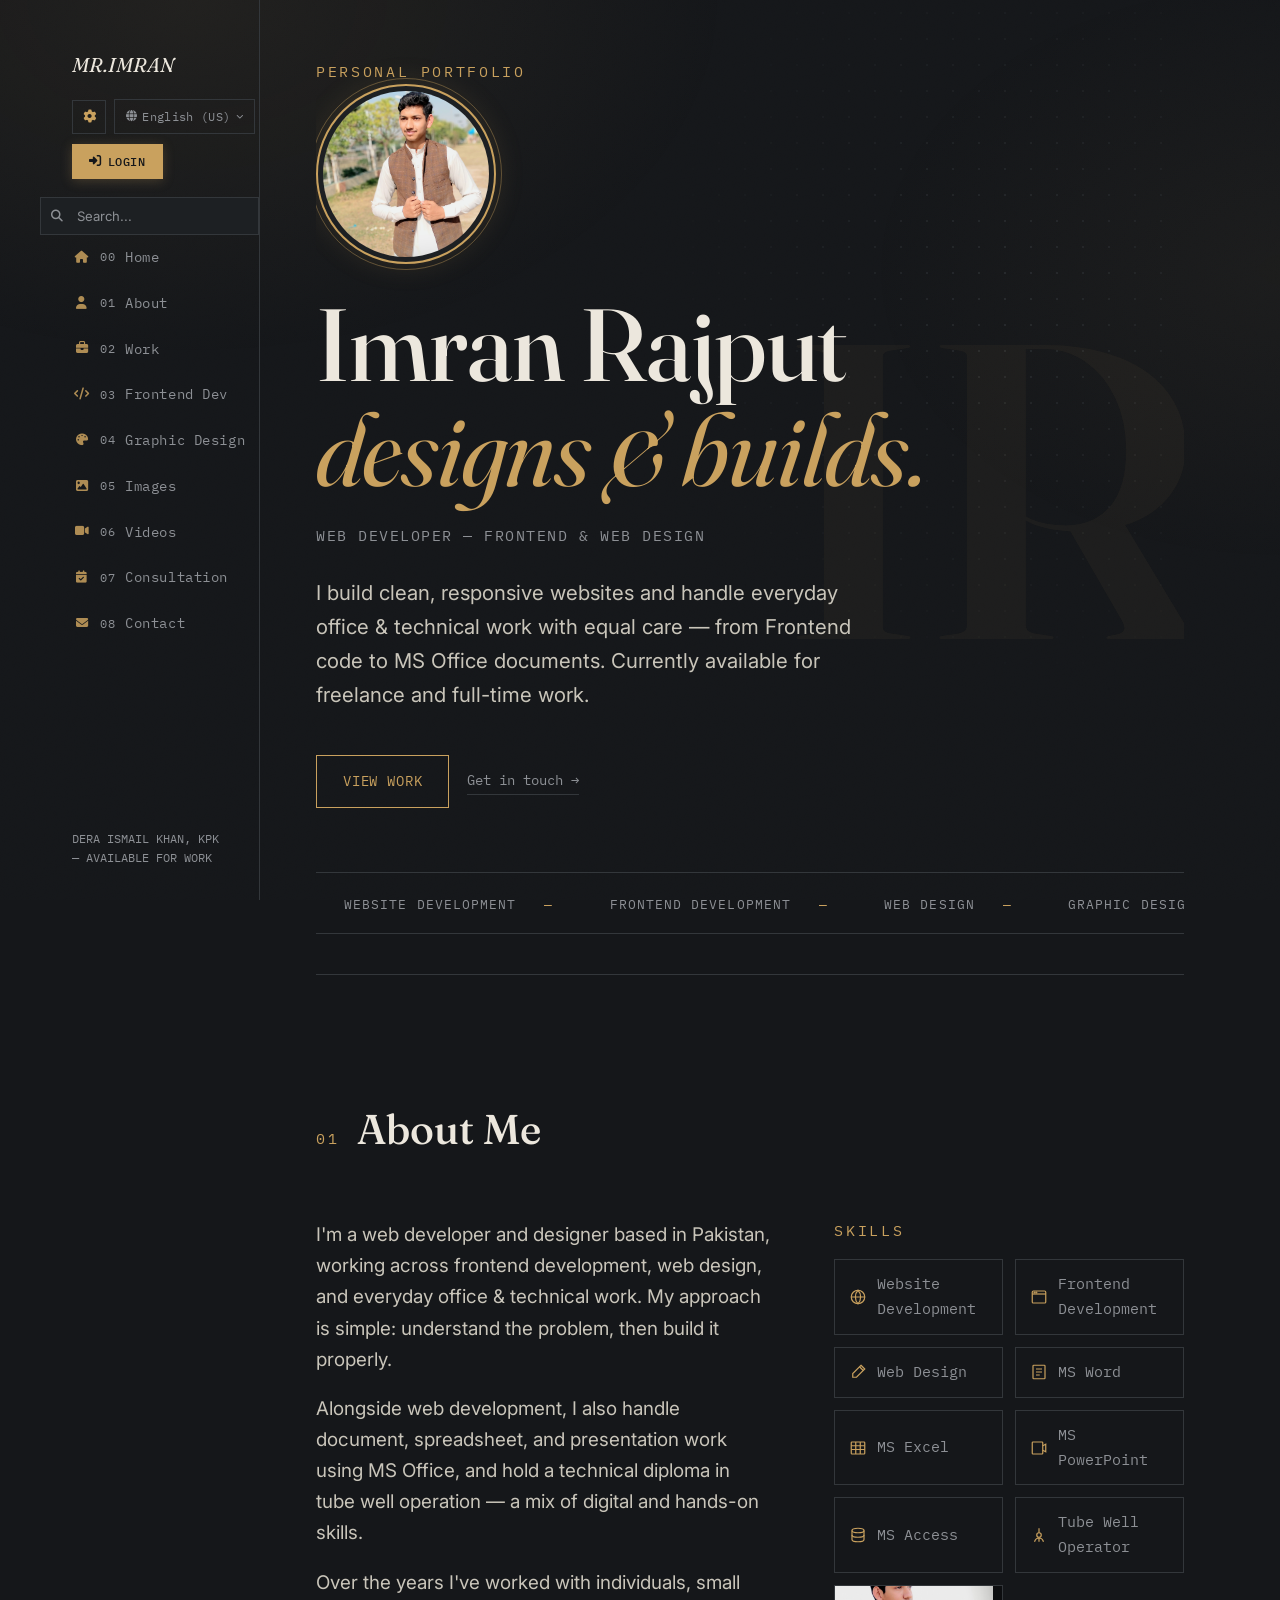
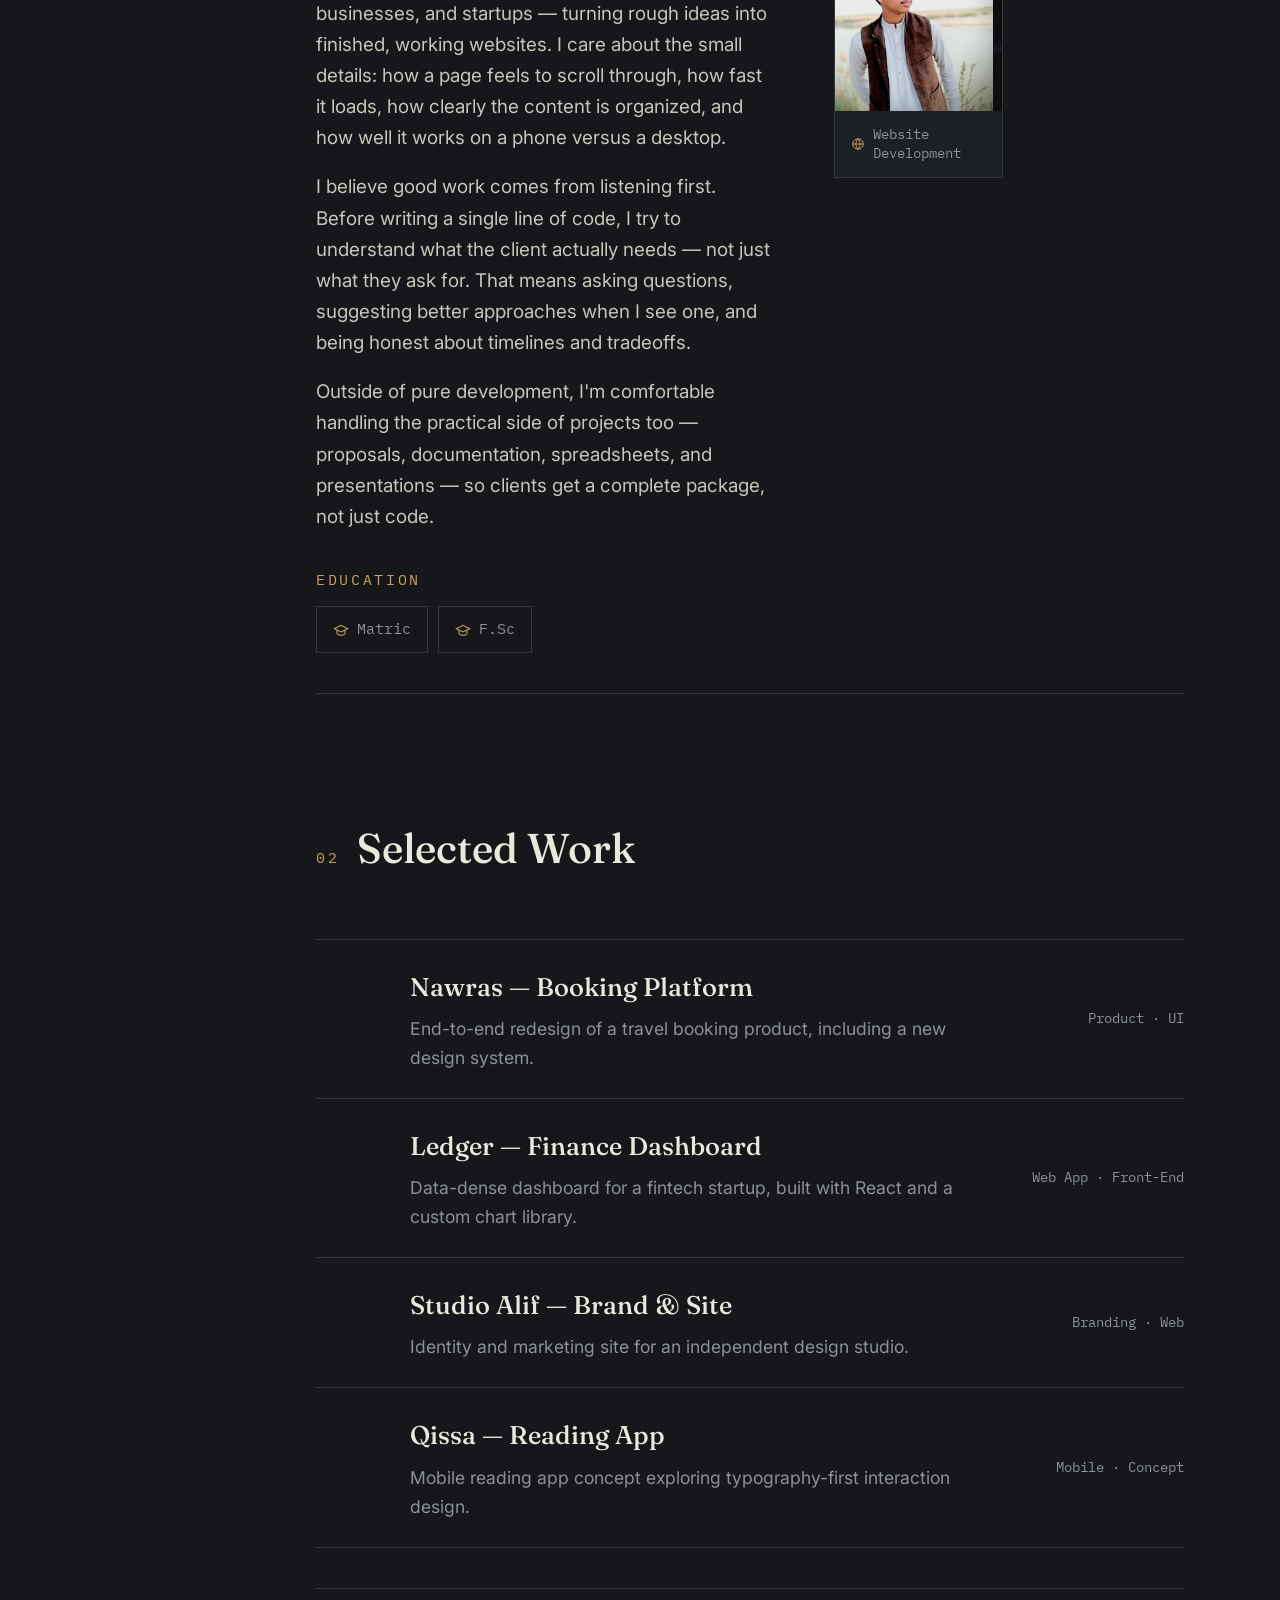
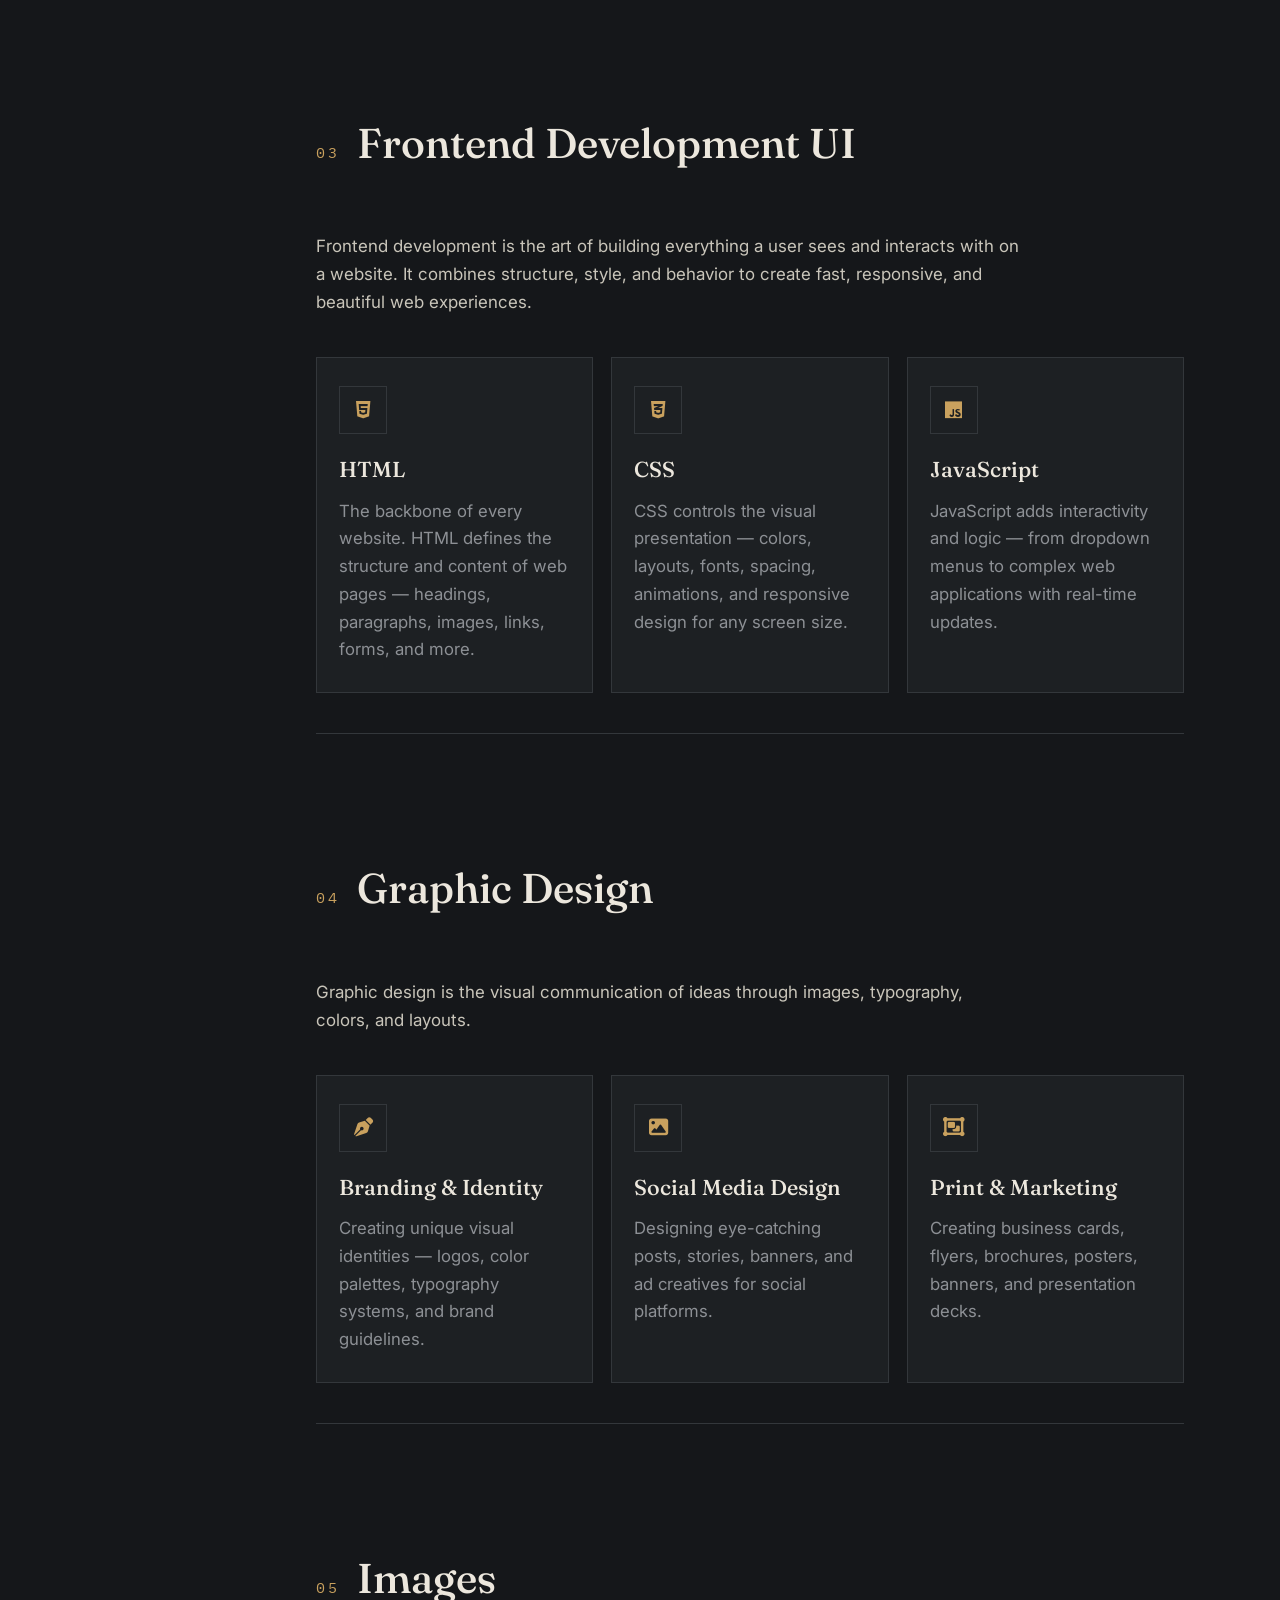
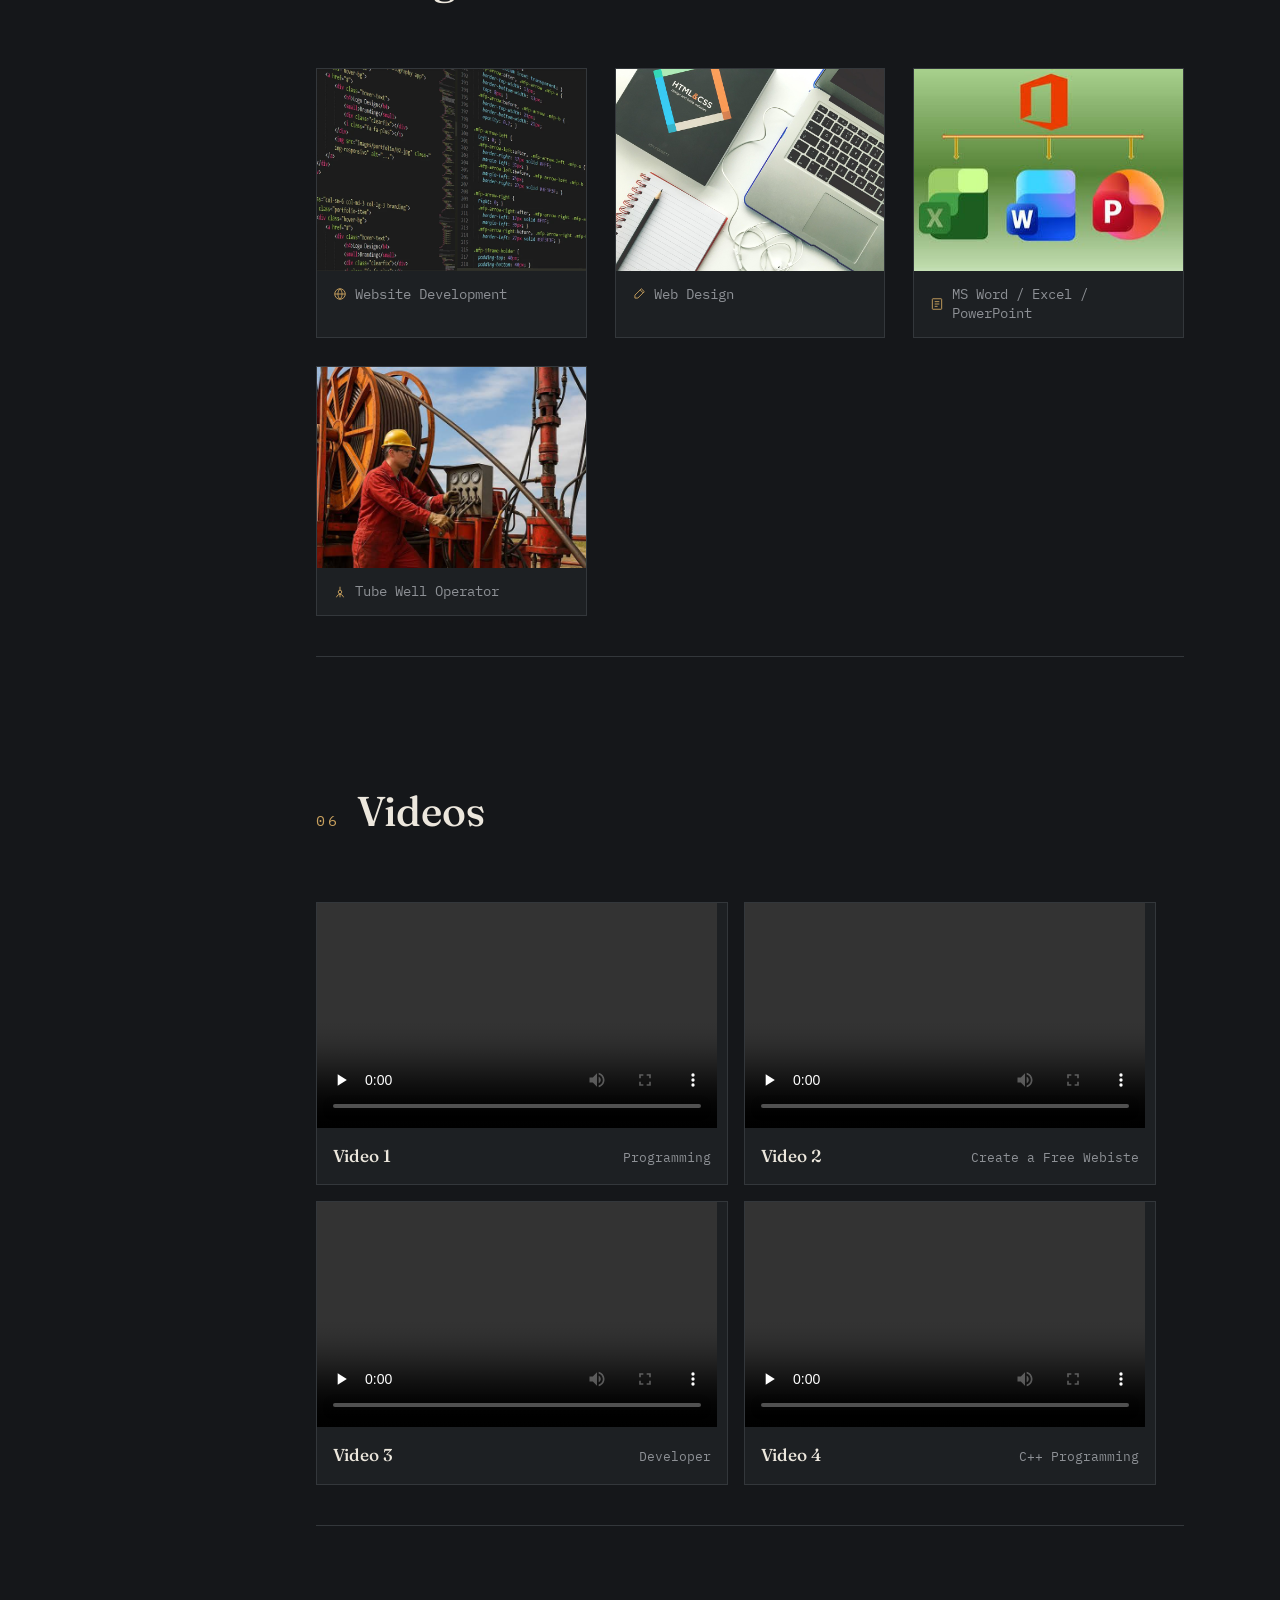
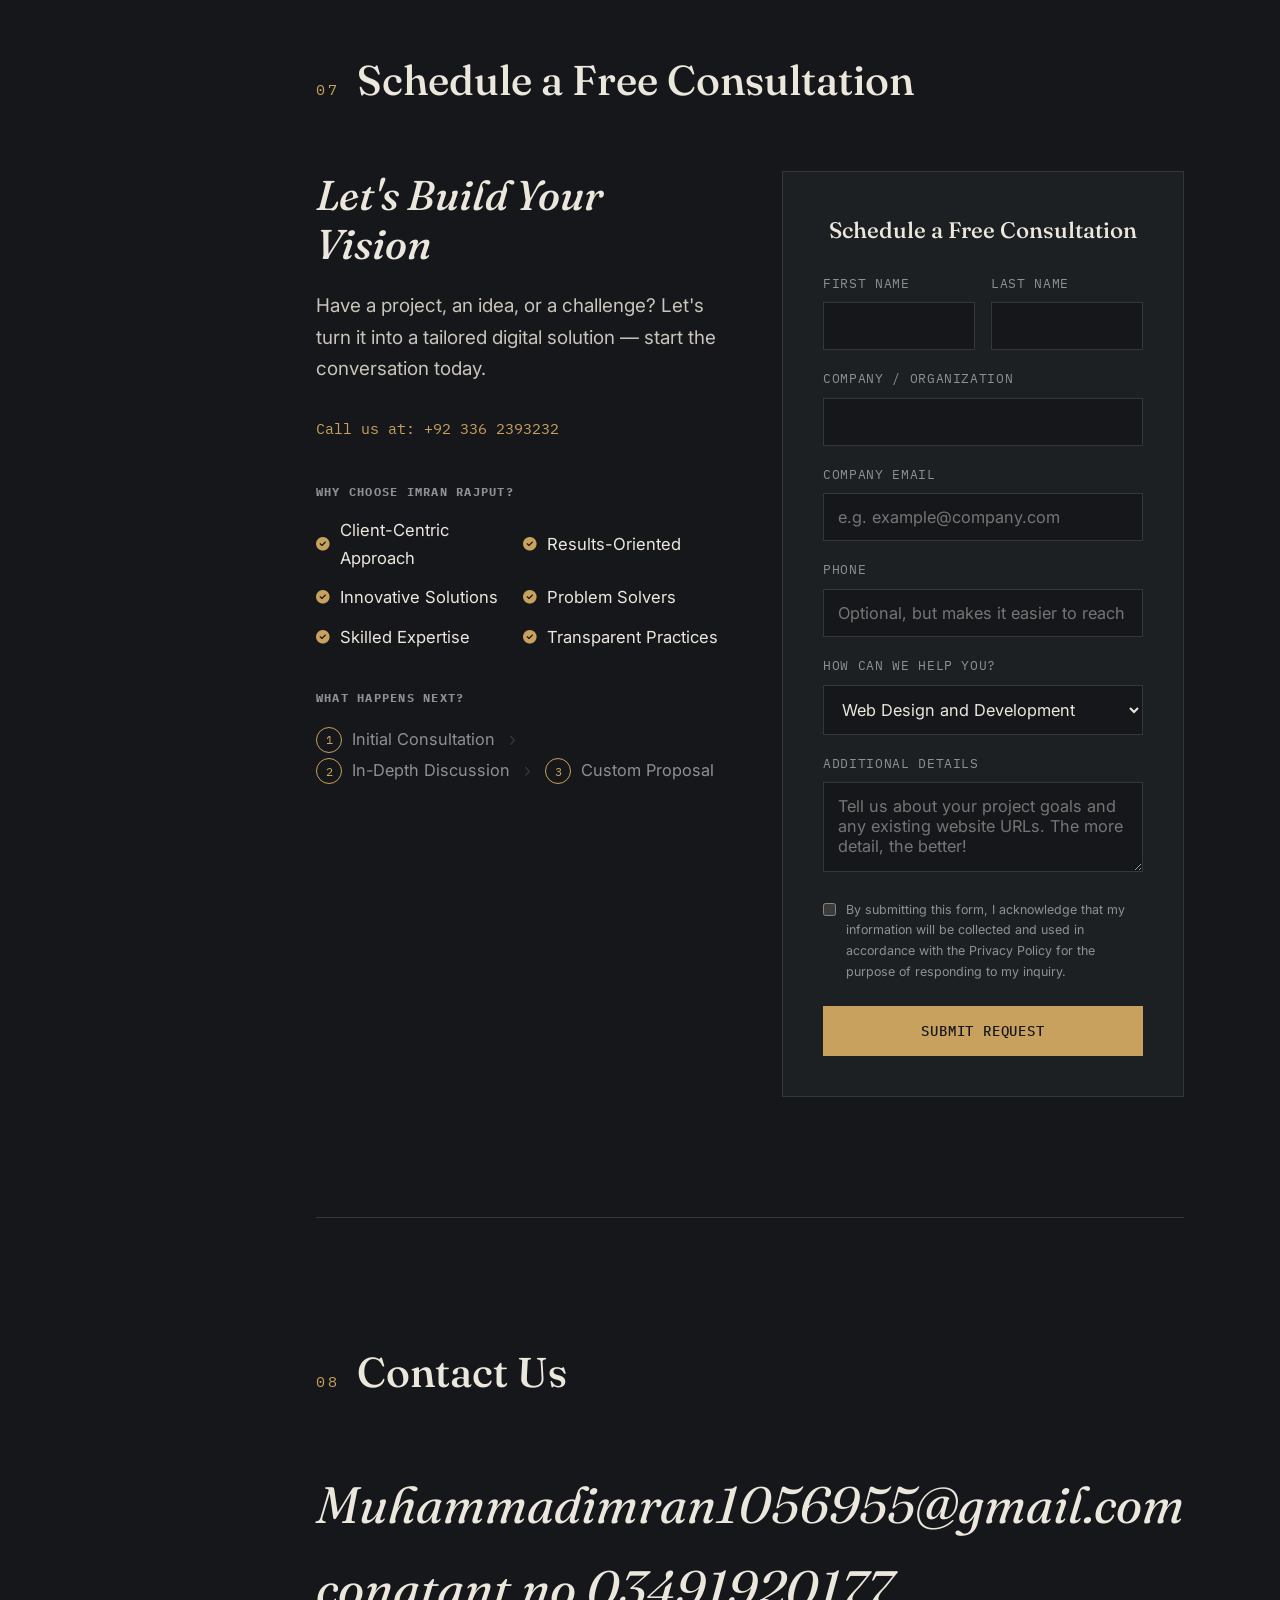
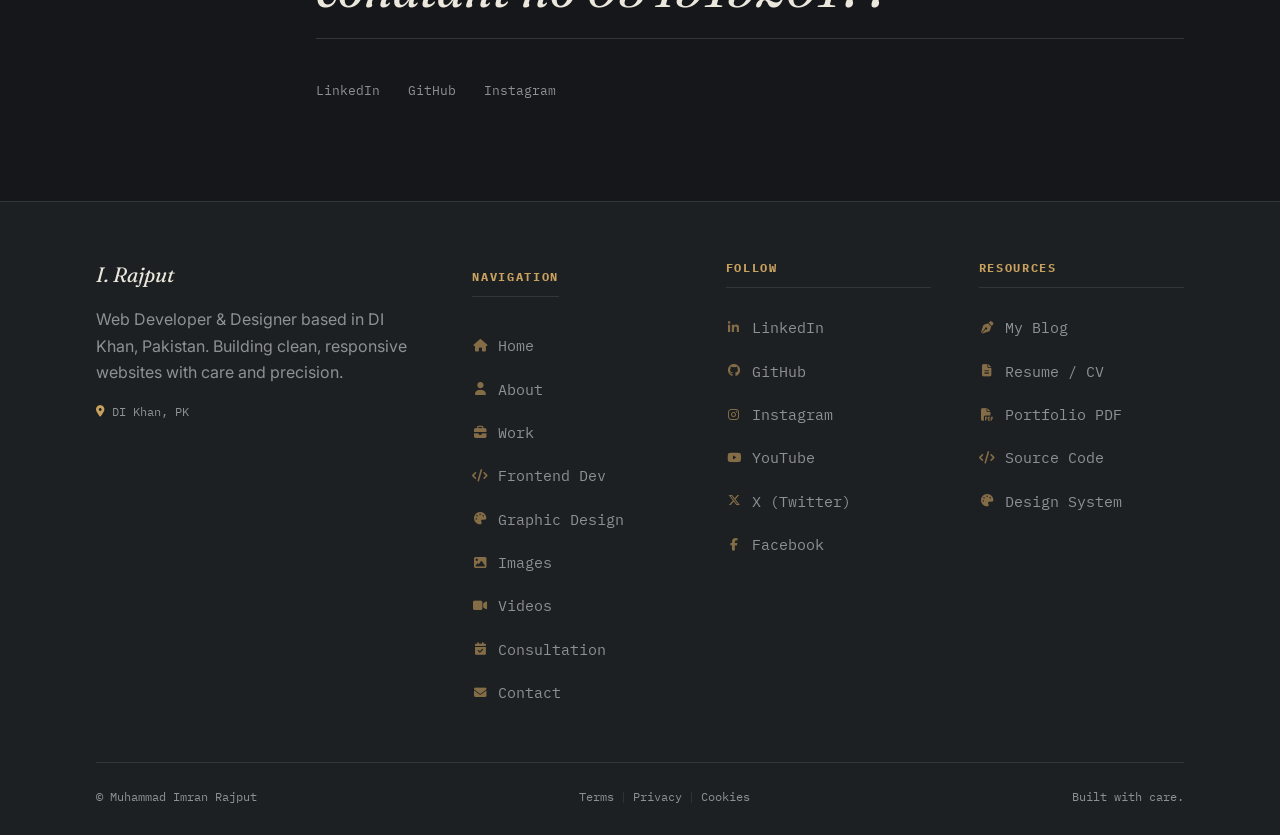
==== index.html @ 5b82b80f "Rename Index.html to index.html" ====
<!DOCTYPE html>
<html lang="en" data-theme="dark">
<head>
<meta charset="UTF-8">
<meta name="viewport" content="width=device-width, initial-scale=1.0">
<title>Imran Rajput — Portfolio</title>
<link rel="preconnect" href="https://fonts.googleapis.com">
<link href="https://fonts.googleapis.com/css2?family=Fraunces:ital,opsz,wght@0,9..144,300;0,9..144,500;0,9..144,600;1,9..144,400;1,9..144,500&family=Inter:wght@400;500;600&family=IBM+Plex+Mono:wght@400;500&display=swap" rel="stylesheet">
<link rel="stylesheet" href="https://cdnjs.cloudflare.com/ajax/libs/font-awesome/6.5.1/css/all.min.css">
<link href="https://cdn.jsdelivr.net/npm/bootstrap-icons@1.11.3/font/bootstrap-icons.min.css" rel="stylesheet">
<link rel="stylesheet" href="style.css">
<link rel="icon" href="">
</head>
<body>

<div class="spotlight" id="spotlight"></div>
<div class="shell">
<nav class="ledger">
<div>
<div class="nav-top-group">
<div class="brand-mark">MR.IMRAN </div>
<div class="nav-actions">

<!-- 3-Mode Theme Settings -->
<div class="theme-settings" id="themeSettings">
<button class="theme-settings-btn" id="themeSettingsBtn" type="button"><i class="fa-solid fa-gear"></i></button>
<div class="theme-panel" id="themePanel">
<div class="tp-label">Appearance</div>
<button class="tp-item" data-theme-mode="light"><i class="bi bi-moon-stars-fill"></i>Light theme</button>
<button class="tp-item active" data-theme-mode="dark"><i class="fa-solid fa-moon"></i>Dark theme</button>
<button class="tp-item" data-theme-mode="system"><i class="fa-solid fa-display"></i>Device default</button>
</div>
</div>

<!-- Language -->
<div class="lang-dropdown" id="langDropdown">
<button class="lang-btn" id="langBtn" type="button"><i class="fa-solid fa-globe" style="font-size:.7rem"></i><span id="langBtnText">English (US)</span><i class="fa-solid fa-chevron-down"></i></button>
<div class="lang-panel" id="langPanel">
<button class="lang-panel-item active" data-lang="en-US">English (US)</button>
<button class="lang-panel-item" data-lang="en-GB">British English (UK)</button>
<button class="lang-panel-item" data-lang="en-AU">Australian English</button>
<button class="lang-panel-item" data-lang="en-PK">Pakistani English</button>
<button class="lang-panel-item" data-lang="ur">اردو</button>
<button class="lang-panel-item" data-lang="hi">हिन्दी</button>
<button class="lang-panel-item" data-lang="de">Deutsch</button>
<button class="lang-panel-item" data-lang="es">Español</button>
<button class="lang-panel-item" data-lang="fr">Français</button>
<button class="lang-panel-item" data-lang="it">Italiano</button>
</div>
</div>

<!-- LOGIN -->
<button class="login-btn" id="loginOpen" type="button"><i class="fa-solid fa-right-to-bracket"></i><span data-t="login">Login</span></button>

<!-- Hamburger -->
<button class="hamburger" id="drawerOpen" type="button"><svg viewBox="0 0 24 24"><path class="bar bar-top" d="M3 6h18"/><path class="bar bar-mid" d="M3 12h18"/><path class="bar bar-bot" d="M3 18h18"/></svg><span id="burgerLabel" data-t="menu">Menu</span></button>
</div>
</div>
<div class="search-bar"><input type="text" placeholder="Search..." id="searchInput" data-tp="ph_search"><i class="fa-solid fa-magnifying-glass s-icon"></i><button class="s-clear" id="searchClear" type="button">&times;</button></div>
<div class="ledger-links" id="ledgerLinks">
<a href="#hero"><i class="fa-solid fa-house"></i><span class="num">00</span><span data-t="nav_home">Home</span></a>
<a href="#about"><i class="fa-solid fa-user"></i><span class="num">01</span><span data-t="nav_about">About</span></a>
<a href="#work"><i class="fa-solid fa-briefcase"></i><span class="num">02</span><span data-t="nav_work">Work</span></a>
<a href="#frontend"><i class="fa-solid fa-code"></i><span class="num">03</span><span data-t="nav_fe">Frontend Dev</span></a>
<a href="#graphics"><i class="fa-solid fa-palette"></i><span class="num">04</span><span data-t="nav_gd">Graphic Design</span></a>
<a href="#images"><i class="fa-solid fa-image"></i><span class="num">05</span><span data-t="nav_images">Images</span></a>
<a href="#videos"><i class="fa-solid fa-video"></i><span class="num">06</span><span data-t="nav_videos">Videos</span></a>
<a href="#consult"><i class="fa-solid fa-calendar-check"></i><span class="num">07</span><span data-t="nav_consult">Consultation</span></a>
<a href="#contact"><i class="fa-solid fa-envelope"></i><span class="num">08</span><span data-t="nav_contact">Contact</span></a>
</div>
</div>
<div class="ledger-foot mono">DERA ISMAIL KHAN, KPK<br>— <span data-t="available">AVAILABLE FOR WORK</span></div>
</nav>

<main>
<section id="hero">
<div class="eyebrow" data-t="hero_eyebrow">Personal Portfolio</div>
<div class="hero-avatar"><div class="hero-avatar-inner"><img src="/IMG_20221120_121803_630~2.jpg" alt="Imran Rajput" onerror="this.style.display='none';this.nextElementSibling.style.display='flex'"><span style="display:none">IR</span></div></div>
<h1 class="hero-name">Imran Rajput<br><em data-t="hero_name_em">designs & builds.</em></h1>
<div class="hero-role" data-t="hero_role">Web Developer — Frontend & Web Design</div>
<p class="hero-bio" data-t="hero_bio">I build clean, responsive websites and handle everyday office & technical work with equal care — from Frontend code to MS Office documents. Currently available for freelance and full-time work.</p>
<div class="hero-cta"><a href="#work" class="btn" data-t="hero_cta1">View Work</a><a href="#consult" class="btn-ghost" data-t="hero_cta2">Get in touch →</a></div>
<div class="ticker-wrap"><div class="ticker-track"><span data-t="tick1">Website Development</span><span data-t="tick2">Frontend Development</span><span data-t="tick3">Web Design</span><span data-t="tick4">Graphic Design</span><span data-t="tick5">HTML</span><span data-t="tick6">CSS</span><span data-t="tick7">JavaScript</span><span data-t="tick8">MS Office</span><span data-t="tick1">Website Development</span><span data-t="tick2">Frontend Development</span><span data-t="tick3">Web Design</span><span data-t="tick4">Graphic Design</span><span data-t="tick5">HTML</span><span data-t="tick6">CSS</span><span data-t="tick7">JavaScript</span><span data-t="tick8">MS Office</span></div></div>
</section>

<section id="about">
<div class="sec-head reveal"><span class="eyebrow mono">01</span><h2 data-t="about_title">About Me</h2></div>
<div class="about-grid reveal">
<div>
<p data-t="about_p1">I'm a web developer and designer based in Pakistan, working across frontend development, web design, and everyday office & technical work. My approach is simple: understand the problem, then build it properly.</p>
<p data-t="about_p2">Alongside web development, I also handle document, spreadsheet, and presentation work using MS Office, and hold a technical diploma in tube well operation — a mix of digital and hands-on skills.</p>
<p data-t="about_p3">Over the years I've worked with individuals, small businesses, and startups — turning rough ideas into finished, working websites. I care about the small details: how a page feels to scroll through, how fast it loads, how clearly the content is organized, and how well it works on a phone versus a desktop.</p>
<p data-t="about_p4">I believe good work comes from listening first. Before writing a single line of code, I try to understand what the client actually needs — not just what they ask for. That means asking questions, suggesting better approaches when I see one, and being honest about timelines and tradeoffs.</p>
<p data-t="about_p5">Outside of pure development, I'm comfortable handling the practical side of projects too — proposals, documentation, spreadsheets, and presentations — so clients get a complete package, not just code.</p>
<div class="eyebrow" style="margin:36px 0 14px" data-t="edu_label">Education</div>
<div class="edu-list"><span class="edu-tag"><svg viewBox="0 0 24 24"><path d="M22 10L12 5 2 10l10 5 10-5z"/><path d="M6 12v5c0 1.5 3 3 6 3s6-1.5 6-3v-5"/></svg>Matric</span><span class="edu-tag"><svg viewBox="0 0 24 24"><path d="M22 10L12 5 2 10l10 5 10-5z"/><path d="M6 12v5c0 1.5 3 3 6 3s6-1.5 6-3v-5"/></svg>F.Sc</span></div>
</div>
<div>
<div class="eyebrow" style="margin-bottom:16px" data-t="skills_label">Skills</div>
<div class="skills-list">
<span class="skill-tag"><svg viewBox="0 0 24 24"><circle cx="12" cy="12" r="9"/><path d="M3 12h18M12 3c2.5 2.5 3.5 5.5 3.5 9s-1 6.5-3.5 9c-2.5-2.5-3.5-5.5-3.5-9s1-6.5 3.5-9z"/></svg><span data-t="sk1">Website Development</span></span>
<span class="skill-tag"><svg viewBox="0 0 24 24"><rect x="3" y="4" width="18" height="16" rx="1.5"/><path d="M3 8h18"/><circle cx="6" cy="6" r=".6"/><circle cx="8.5" cy="6" r=".6"/></svg><span data-t="sk2">Frontend Development</span></span>
<span class="skill-tag"><svg viewBox="0 0 24 24"><path d="M16 3l5 5-11 11H5v-5L16 3z"/><path d="M14 5l5 5"/></svg><span data-t="sk3">Web Design</span></span>
<span class="skill-tag"><svg viewBox="0 0 24 24"><rect x="4" y="3" width="16" height="18" rx="1"/><path d="M8 8h8M8 12h8M8 16h5"/></svg><span data-t="sk4">MS Word</span></span>
<span class="skill-tag"><svg viewBox="0 0 24 24"><rect x="3" y="4" width="18" height="16" rx="1"/><path d="M3 9h18M3 14h18M9 4v16M15 4v16"/></svg><span data-t="sk5">MS Excel</span></span>
<span class="skill-tag"><svg viewBox="0 0 24 24"><rect x="3" y="4" width="14" height="16" rx="1"/><path d="M17 9l4-2v10l-4-2"/></svg><span data-t="sk6">MS PowerPoint</span></span>
<span class="skill-tag"><svg viewBox="0 0 24 24"><ellipse cx="12" cy="6" rx="8" ry="3"/><path d="M4 6v6c0 1.7 3.6 3 8 3s8-1.3 8-3V6"/><path d="M4 12v6c0 1.7 3.6 3 8 3s8-1.3 8-3v-6"/></svg><span data-t="sk7">MS Access</span></span>
<span class="skill-tag"><svg viewBox="0 0 24 24"><path d="M12 3v6"/><circle cx="12" cy="12" r="3"/><path d="M12 15v6M6 21c1-3 3-5 6-5s5 2 6 5"/></svg><span data-t="sk8">Tube Well Operator</span></span>
<a class="image-card reveal" href="/IMG_20221120_123035_651~2.jpg" target="_blank" rel="noopener"><div class="image-frame"><img src="/IMG_20221120_123035_651~2.jpg" alt="" onerror="this.style.display='none'"><svg viewBox="0 0 24 24"><rect x="3" y="4" width="18" height="16" rx="1.5"/><circle cx="8.5" cy="9.5" r="1.5"/><path d="M21 16l-5-5-4 4-3-3-6 6"/></svg></div><div class="image-cap"><svg viewBox="0 0 24 24"><circle cx="12" cy="12" r="9"/><path d="M3 12h18M12 3c2.5 2.5 3.5 5.5 3.5 9s-1 6.5-3.5 9c-2.5-2.5-3.5-5.5-3.5-9s1-6.5 3.5-9z"/></svg><span data-t="sk1">Website Development</span></div></a>

</div>
</div>
</div>
</section>

<section id="work">
<div class="sec-head reveal"><span class="eyebrow mono">02</span><h2 data-t="work_title">Selected Work</h2></div>
<div class="work-row reveal"><div class="work-swatch"></div><div class="work-year mono"></div><div class="work-main"><h3>Nawras — <span data-t="w1t">Booking Platform</span></h3><p data-t="w1d">End-to-end redesign of a travel booking product, including a new design system.</p></div><div class="work-tags"><span>Product</span><span>·</span><span>UI</span></div></div>
<div class="work-row reveal"><div class="work-swatch"></div><div class="work-year mono"></div><div class="work-main"><h3>Ledger — <span data-t="w2t">Finance Dashboard</span></h3><p data-t="w2d">Data-dense dashboard for a fintech startup, built with React and a custom chart library.</p></div><div class="work-tags"><span>Web App</span><span>·</span><span>Front-End</span></div></div>
<div class="work-row reveal"><div class="work-swatch"></div><div class="work-year mono"></div><div class="work-main"><h3>Studio Alif — <span data-t="w3t">Brand & Site</span></h3><p data-t="w3d">Identity and marketing site for an independent design studio.</p></div><div class="work-tags"><span>Branding</span><span>·</span><span>Web</span></div></div>
<div class="work-row reveal"><div class="work-swatch"></div><div class="work-year mono"></div><div class="work-main"><h3>Qissa — <span data-t="w4t">Reading App</span></h3><p data-t="w4d">Mobile reading app concept exploring typography-first interaction design.</p></div><div class="work-tags"><span>Mobile</span><span>·</span><span>Concept</span></div></div>
</section>

<section id="frontend">
<div class="sec-head reveal"><span class="eyebrow mono">03</span><h2>Frontend Development UI</h2></div>
<p class="reveal" style="color:#c9c5ba;max-width:64ch;margin-bottom:40px;font-size:1.06rem" data-t="fe_desc">Frontend development is the art of building everything a user sees and interacts with on a website. It combines structure, style, and behavior to create fast, responsive, and beautiful web experiences.</p>
<div class="tech-grid">
<div class="tech-card reveal"><div class="tech-card-icon"><i class="fa-brands fa-html5"></i></div><h3>HTML</h3><p data-t="fe_html">The backbone of every website. HTML defines the structure and content of web pages — headings, paragraphs, images, links, forms, and more.</p></div>
<div class="tech-card reveal"><div class="tech-card-icon"><i class="fa-brands fa-css3-alt"></i></div><h3>CSS</h3><p data-t="fe_css">CSS controls the visual presentation — colors, layouts, fonts, spacing, animations, and responsive design for any screen size.</p></div>
<div class="tech-card reveal"><div class="tech-card-icon"><i class="fa-brands fa-js"></i></div><h3>JavaScript</h3><p data-t="fe_js">JavaScript adds interactivity and logic — from dropdown menus to complex web applications with real-time updates.</p></div>
</div>
</section>
<section id="graphics">
<div class="sec-head reveal"><span class="eyebrow mono">04</span><h2 data-t="gd_title">Graphic Design</h2></div>
<p class="reveal" style="color:#c9c5ba;max-width:64ch;margin-bottom:40px;font-size:1.06rem" data-t="gd_desc">Graphic design is the visual communication of ideas through images, typography, colors, and layouts.</p>
<div class="tech-grid">
<div class="tech-card reveal"><div class="tech-card-icon"><i class="fa-solid fa-pen-nib"></i></div><h3 data-t="gd_brand">Branding & Identity</h3><p data-t="gd_brand_d">Creating unique visual identities — logos, color palettes, typography systems, and brand guidelines.</p></div>
<div class="tech-card reveal"><div class="tech-card-icon"><i class="fa-solid fa-image"></i></div><h3 data-t="gd_social">Social Media Design</h3><p data-t="gd_social_d">Designing eye-catching posts, stories, banners, and ad creatives for social platforms.</p></div>
<div class="tech-card reveal"><div class="tech-card-icon"><i class="fa-solid fa-object-group"></i></div><h3 data-t="gd_print">Print & Marketing</h3><p data-t="gd_print_d">Creating business cards, flyers, brochures, posters, banners, and presentation decks.</p></div>
</div>
</section>

<section id="images">
<div class="sec-head reveal"><span class="eyebrow mono">05</span><h2 data-t="images_title">Images</h2></div>
<div class="image-grid">
<a class="image-card reveal" href="/web devloper 2.png" target="_blank" rel="noopener"><div class="image-frame"><img src="/web devloper 2.png" alt="" onerror="this.style.display='none'"><svg viewBox="0 0 24 24"><rect x="3" y="4" width="18" height="16" rx="1.5"/><circle cx="8.5" cy="9.5" r="1.5"/><path d="M21 16l-5-5-4 4-3-3-6 6"/></svg></div><div class="image-cap"><svg viewBox="0 0 24 24"><circle cx="12" cy="12" r="9"/><path d="M3 12h18M12 3c2.5 2.5 3.5 5.5 3.5 9s-1 6.5-3.5 9c-2.5-2.5-3.5-5.5-3.5-9s1-6.5 3.5-9z"/></svg><span data-t="sk1">Website Development</span></div></a>
<a class="image-card reveal" href="/web degsins 1 photflo.jpg" target="_blank" rel="noopener"><div class="image-frame"><img src="/web degsins 1 photflo.jpg" alt="" onerror="this.style.display='none'"><svg viewBox="0 0 24 24"><rect x="3" y="4" width="18" height="16" rx="1.5"/><circle cx="8.5" cy="9.5" r="1.5"/><path d="M21 16l-5-5-4 4-3-3-6 6"/></svg></div><div class="image-cap"><svg viewBox="0 0 24 24"><path d="M16 3l5 5-11 11H5v-5L16 3z"/><path d="M14 5l5 5"/></svg><span data-t="sk3">Web Design</span></div></a>
<a class="image-card reveal" href="" target="_blank" rel="noopener"><div class="image-frame"><img src="/excel photflo.jfif" alt="" onerror="this.style.display='none'"><svg viewBox="0 0 24 24"><rect x="3" y="4" width="18" height="16" rx="1.5"/><circle cx="8.5" cy="9.5" r="1.5"/><path d="M21 16l-5-5-4 4-3-3-6 6"/></svg></div><div class="image-cap"><svg viewBox="0 0 24 24"><rect x="4" y="3" width="16" height="18" rx="1"/><path d="M8 8h8M8 12h8M8 16h5"/></svg><span data-t="img_ms">MS Word / Excel / PowerPoint</span></div></a>
<a class="image-card reveal" href="/tub well photflol.jfif" target="_blank" rel="noopener"><div class="image-frame"><img src="/tub well photflol.jfif" alt="" onerror="this.style.display='none'"><svg viewBox="0 0 24 24"><rect x="3" y="4" width="18" height="16" rx="1.5"/><circle cx="8.5" cy="9.5" r="1.5"/><path d="M21 16l-5-5-4 4-3-3-6 6"/></svg></div><div class="image-cap"><svg viewBox="0 0 24 24"><path d="M12 3v6"/><circle cx="12" cy="12" r="3"/><path d="M12 15v6M6 21c1-3 3-5 6-5s5 2 6 5"/></svg><span data-t="sk8">Tube Well Operator</span></div></a>
</div>
</section>

<section id="videos">
<div class="sec-head reveal"><span class="eyebrow mono">06</span><h2 data-t="videos_title">Videos</h2></div>
<div class="video-grid">
<div class="video-card reveal"><video controls poster="" preload="none"><source src="/1.mp4" type="video/mp4"></video><div class="video-cap"><h4 data-t="vid1">Video 1</h4><span>Programming</span></div></div>
<div class="video-card reveal"><video controls poster="" preload="none"><source src="/2.mp4" type="video/mp4"></video><div class="video-cap"><h4 data-t="vid2">Video 2</h4><span>Create a Free Webiste </span></div></div>
<div class="video-card reveal"><video controls poster="" preload="none"><source src="/5.mp4" type="video/mp4"></video><div class="video-cap"><h4 data-t="vid3">Video 3</h4><span>Developer</span></div></div>
<div class="video-card reveal"><video controls poster="" preload="none"><source src="/4.mp4" type="video/mp4"></video><div class="video-cap"><h4 data-t="vid4">Video 4</h4><span>C++ Programming</span></div></div>
</div>
</section>

<section id="consult">
<div class="sec-head reveal"><span class="eyebrow mono">07</span><h2 data-t="consult_title">Schedule a Free Consultation</h2></div>
<div class="consult-grid">
<div class="consult-left reveal">
<h3 data-t="consult_h3">Let's Build Your Vision</h3>
<p data-t="consult_p">Have a project, an idea, or a challenge? Let's turn it into a tailored digital solution — start the conversation today.</p>
<a href="tel:+923362393232" class="consult-phone mono" data-t="consult_phone">Call us at: +92 336 2393232</a>
<div class="consult-why">
<h4 data-t="consult_why_h">Why Choose Imran Rajput?</h4>
<ul class="consult-check-list">
<li><i class="fa-solid fa-circle-check"></i><span data-t="cw1">Client-Centric Approach</span></li>
<li><i class="fa-solid fa-circle-check"></i><span data-t="cw2">Results-Oriented</span></li>
<li><i class="fa-solid fa-circle-check"></i><span data-t="cw3">Innovative Solutions</span></li>
<li><i class="fa-solid fa-circle-check"></i><span data-t="cw4">Problem Solvers</span></li>
<li><i class="fa-solid fa-circle-check"></i><span data-t="cw5">Skilled Expertise</span></li>
<li><i class="fa-solid fa-circle-check"></i><span data-t="cw6">Transparent Practices</span></li>
</ul>
</div>
<div class="consult-steps">
<h4 style="width:100%" data-t="consult_next_h">What happens next?</h4>
<div class="consult-step"><span class="step-num">1</span><span data-t="cs1">Initial Consultation</span></div>
<span class="consult-step-sep">›</span>
<div class="consult-step"><span class="step-num">2</span><span data-t="cs2">In-Depth Discussion</span></div>
<span class="consult-step-sep">›</span>
<div class="consult-step"><span class="step-num">3</span><span data-t="cs3">Custom Proposal</span></div>
</div>
</div>
<div class="consult-form reveal">
<h4 data-t="consult_form_h">Schedule a Free Consultation</h4>
<form id="consultForm">
<div class="cf-row">
<div class="cf-field"><label data-t="cf_first">First name <span class="req">*</span></label><input type="text" required></div>
<div class="cf-field"><label data-t="cf_last">Last name <span class="req">*</span></label><input type="text" required></div>
</div>
<div class="cf-field"><label data-t="cf_company">Company / Organization</label><input type="text"></div>
<div class="cf-field"><label data-t="cf_email">Company email <span class="req">*</span></label><input type="email" placeholder="e.g. example@company.com" required></div>
<div class="cf-field"><label data-t="cf_phone">Phone</label><input type="tel" data-tp="cf_phone_ph" placeholder="Optional, but makes it easier to reach you"></div>
<div class="cf-field"><label data-t="cf_help">How Can We Help You? <span class="req">*</span></label>
<select required>
<option data-t="cf_opt1">Web Design and Development</option>
<option data-t="cf_opt2">Graphic Design</option>
<option data-t="cf_opt3">MS Office Work</option>
<option data-t="cf_opt4">Other</option>
</select>
</div>
<div class="cf-field"><label data-t="cf_details">Additional Details</label><textarea data-tp="cf_details_ph" placeholder="Tell us about your project goals and any existing website URLs. The more detail, the better!"></textarea></div>
<label class="cf-consent"><input type="checkbox" required><span data-t="cf_consent">By submitting this form, I acknowledge that my information will be collected and used in accordance with the Privacy Policy for the purpose of responding to my inquiry.</span></label>
<button type="submit" class="cf-submit" data-t="cf_submit">Submit Request</button>
<div class="cf-note" id="consultNote"></div>
</form>
</div>
</div>
</section>

<section id="contact">
<div class="sec-head reveal"><span class="eyebrow mono">08</span><h2 data-t="contact_title">Contact Us</h2></div>
<a href="mailto:imranrajput@gmail.com" class="contact-email reveal">Muhammadimran1056955@gmail.com <br>conatant no 03491920177</a>
<div class="socials reveal"><a href="#" target="_blank" rel="noopener">LinkedIn</a><a href="#" target="_blank" rel="noopener">GitHub</a><a href="#" target="_blank" rel="noopener">Instagram</a></div><a href="#" target="_blank" 
</section>
</main>
</div>

<footer>
<div class="footer-inner">
<div class="footer-grid">
<div class="footer-col about-col"><div class="footer-brand">I. Rajput</div><p data-t="footer_about">Web Developer & Designer based in DI Khan, Pakistan. Building clean, responsive websites with care and precision.</p><div class="footer-loc"><i class="fa-solid fa-location-dot"></i>DI Khan, PK</div></div>
<div class="footer-col"><h4 data-t="footer_nav">Navigation</h4><a href="#hero"><i class="fa-solid fa-house"></i><span data-t="nav_home">Home</span></a><a href="#about"><i class="fa-solid fa-user"></i><span data-t="nav_about">About</span></a><a href="#work"><i class="fa-solid fa-briefcase"></i><span data-t="nav_work">Work</span></a><a href="#frontend"><i class="fa-solid fa-code"></i><span data-t="nav_fe">Frontend Dev</span></a><a href="#graphics"><i class="fa-solid fa-palette"></i><span data-t="nav_gd">Graphic Design</span></a><a href="#images"><i class="fa-solid fa-image"></i><span data-t="nav_images">Images</span></a><a href="#videos"><i class="fa-solid fa-video"></i><span data-t="nav_videos">Videos</span></a><a href="#consult"><i class="fa-solid fa-calendar-check"></i><span data-t="nav_consult">Consultation</span></a><a href="#contact"><i class="fa-solid fa-envelope"></i><span data-t="nav_contact">Contact</span></a></div>
<div class="footer-col"><h4 data-t="footer_follow">Follow</h4><a href="#" target="_blank" rel="noopener"><i class="fa-brands fa-linkedin-in"></i>LinkedIn</a><a href="#" target="_blank" rel="noopener"><i class="fa-brands fa-github"></i>GitHub</a><a href="#" target="_blank" rel="noopener"><i class="fa-brands fa-instagram"></i>Instagram</a><a href="#" target="_blank" rel="noopener"><i class="fa-brands fa-youtube"></i>YouTube</a><a href="#" target="_blank" rel="noopener"><i class="fa-brands fa-x-twitter"></i>X (Twitter)</a><a href="#" target="_blank" rel="noopener"><i class="fa-brands fa-facebook-f"></i>Facebook</a></div>
<div class="footer-col"><h4 data-t="footer_res">Resources</h4><a href="#" target="_blank" rel="noopener"><i class="fa-solid fa-pen-nib"></i><span data-t="res_blog">My Blog</span></a><a href="#" target="_blank" rel="noopener"><i class="fa-solid fa-file-lines"></i><span data-t="res_cv">Resume / CV</span></a><a href="#" target="_blank" rel="noopener"><i class="fa-solid fa-file-pdf"></i><span data-t="res_pdf">Portfolio PDF</span></a><a href="#" target="_blank" rel="noopener"><i class="fa-solid fa-code"></i><span data-t="res_code">Source Code</span></a><a href="#" target="_blank" rel="noopener"><i class="fa-solid fa-palette"></i><span data-t="res_ds">Design System</span></a></div>
</div>
<div class="footer-bottom"><span>&copy; Muhammad Imran Rajput</span><div class="footer-bottom-links"><a href="#" data-t="ft_terms">Terms</a><span class="sep">|</span><a href="#" data-t="ft_privacy">Privacy</a><span class="sep">|</span><a href="#" data-t="ft_cookies">Cookies</a></div><span data-t="ft_built">Built with care.</span></div>
</div>
</footer>

<!-- LOGIN MODAL -->
<div class="modal-overlay" id="loginOverlay">
<div class="modal-card">
<button class="modal-close" id="loginClose" type="button">&times;</button>
<div class="modal-eyebrow" data-t="login_eyebrow">Welcome back</div>
<h3 class="modal-title" data-t="login_title">Log in</h3>
<form id="loginForm">
<div class="field"><label data-t="login_email_l">Email</label><input type="email" id="loginEmail" placeholder="you@example.com" required></div>
<div class="field"><label data-t="login_pass_l">Password</label><input type="password" id="loginPassword" placeholder="--------" required></div>
<div class="field-row"><label><input type="checkbox"> <span data-t="login_remember">Remember me</span></label><a href="#" data-t="login_forgot">Forgot password?</a></div>
<button type="submit" class="modal-submit" data-t="login_btn">Log In</button>
<div class="modal-foot" data-t="login_foot">Don't have an account? <a href="#" data-t="login_signup">Sign up</a></div>
<div class="modal-note" id="loginNote"></div>
</form>
</div>
</div>

<!-- DRAWER -->
<div class="drawer-overlay" id="drawerOverlay"></div>
<div class="drawer" id="drawer">
<button class="drawer-close" id="drawerClose" type="button">&times;</button>
<div class="drawer-search"><input type="text" placeholder="Search..." id="drawerSearch" data-tp="ph_search"><i class="fa-solid fa-magnifying-glass ds-icon"></i></div>
<div class="drawer-settings">
<button id="drawerThemeBtn" type="button"><i class="fa-solid fa-gear"></i> <span data-t="theme_word">Theme</span></button>
<button id="drawerLangBtn" type="button"><i class="fa-solid fa-globe"></i> <span data-t="lang_word">Language</span></button>
</div>
<nav>
<a href="#hero"><span>00</span><i class="fa-solid fa-house"></i><span data-t="nav_home">Home</span></a>
<a href="#about"><span>01</span><i class="fa-solid fa-user"></i><span data-t="nav_about">About</span></a>
<a href="#work"><span>02</span><i class="fa-solid fa-briefcase"></i><span data-t="nav_work">Work</span></a>
<a href="#frontend"><span>03</span><i class="fa-solid fa-code"></i><span data-t="nav_fe">Frontend Dev</span></a>
<a href="#graphics"><span>04</span><i class="fa-solid fa-palette"></i><span data-t="nav_gd">Graphic Design</span></a>
<a href="#images"><span>05</span><i class="fa-solid fa-image"></i><span data-t="nav_images">Images</span></a>
<a href="#videos"><span>06</span><i class="fa-solid fa-video"></i><span data-t="nav_videos">Videos</span></a>
<a href="#consult"><span>07</span><i class="fa-solid fa-calendar-check"></i><span data-t="nav_consult">Consultation</span></a>
<a href="#contact"><span>08</span><i class="fa-solid fa-envelope"></i><span data-t="nav_contact">Contact</span></a>
</nav>
<div class="drawer-foot">DI KHAN, PK — <span data-t="available">AVAILABLE FOR WORK</span></div>
</div>

<!-- TOAST -->
<div class="toast" id="toast"></div>

<!-- SCROLL TOP -->
<button class="scroll-top" id="scrollTop" type="button"><svg viewBox="0 0 24 24"><path d="M12 19V5M5 12l7-7 7 7"/></svg></button>

<script>
/* ===== THEME ===== */
const html=document.documentElement,themePanel=document.getElementById('themePanel'),themeBtn=document.getElementById('themeSettingsBtn'),tpItems=document.querySelectorAll('.tp-item');
function setTheme(m){if(m==='system'){const d=window.matchMedia('(prefers-color-scheme:light)').matches?'light':'dark';html.setAttribute('data-theme',d)}else{html.setAttribute('data-theme',m)}tpItems.forEach(i=>{i.classList.toggle('active',i.dataset.themeMode===m)});localStorage.setItem('theme',m)}
function initTheme(){const s=localStorage.getItem('theme')||'dark';setTheme(s)}
tpItems.forEach(i=>i.addEventListener('click',()=>{setTheme(i.dataset.themeMode);themePanel.classList.remove('open')}));
themeBtn.addEventListener('click',e=>{e.stopPropagation();themePanel.classList.toggle('open');document.getElementById('langPanel').classList.remove('open')});
document.getElementById('drawerThemeBtn').addEventListener('click',()=>{const c=html.getAttribute('data-theme')==='dark'?'light':'dark';setTheme(c);showToast('Theme: '+c)});

/* ===== TRANSLATIONS (English base; other languages fall back to English for new keys) ===== */
const translations={
"en-US":{login:"Login",menu:"Menu",theme_word:"Theme",lang_word:"Language",nav_home:"Home",nav_about:"About",nav_work:"Work",nav_fe:"Frontend Dev",nav_gd:"Graphic Design",nav_images:"Images",nav_videos:"Videos",nav_consult:"Consultation",nav_contact:"Contact",available:"AVAILABLE FOR WORK",hero_eyebrow:"Personal Portfolio",hero_name_em:"designs & builds.",hero_role:"Web Developer — Frontend & Web Design",hero_bio:"I build clean, responsive websites and handle everyday office & technical work with equal care — from Frontend code to MS Office documents. Currently available for freelance and full-time work.",hero_cta1:"View Work",hero_cta2:"Get in touch →",tick1:"Website Development",tick2:"Frontend Development",tick3:"Web Design",tick4:"Graphic Design",tick5:"HTML",tick6:"CSS",tick7:"JavaScript",tick8:"MS Office",about_title:"About Me",about_p1:"I'm a web developer and designer based in Pakistan, working across frontend development, web design, and everyday office & technical work. My approach is simple: understand the problem, then build it properly.",about_p2:"Alongside web development, I also handle document, spreadsheet, and presentation work using MS Office, and hold a technical diploma in tube well operation — a mix of digital and hands-on skills.",about_p3:"Over the years I've worked with individuals, small businesses, and startups — turning rough ideas into finished, working websites. I care about the small details: how a page feels to scroll through, how fast it loads, how clearly the content is organized, and how well it works on a phone versus a desktop.",about_p4:"I believe good work comes from listening first. Before writing a single line of code, I try to understand what the client actually needs — not just what they ask for. That means asking questions, suggesting better approaches when I see one, and being honest about timelines and tradeoffs.",about_p5:"Outside of pure development, I'm comfortable handling the practical side of projects too — proposals, documentation, spreadsheets, and presentations — so clients get a complete package, not just code.",edu_label:"Education",skills_label:"Skills",sk1:"Website Development",sk2:"Frontend Development",sk3:"Web Design",sk4:"MS Word",sk5:"MS Excel",sk6:"MS PowerPoint",sk7:"MS Access",sk8:"Tube Well Operator",work_title:"Selected Work",w1t:"Booking Platform",w1d:"End-to-end redesign of a travel booking product, including a new design system.",w2t:"Finance Dashboard",w2d:"Data-dense dashboard for a fintech startup, built with React and a custom chart library.",w3t:"Brand & Site",w3d:"Identity and marketing site for an independent design studio.",w4t:"Reading App",w4d:"Mobile reading app concept exploring typography-first interaction design.",fe_title:"Frontend Development",fe_desc:"Frontend development is the art of building everything a user sees and interacts with on a website. It combines structure, style, and behavior to create fast, responsive, and beautiful web experiences.",fe_html:"The backbone of every website. HTML defines the structure and content of web pages — headings, paragraphs, images, links, forms, and more.",fe_css:"CSS controls the visual presentation — colors, layouts, fonts, spacing, animations, and responsive design for any screen size.",fe_js:"JavaScript adds interactivity and logic — from dropdown menus to complex web applications with real-time updates.",gd_title:"Graphic Design",gd_desc:"Graphic design is the visual communication of ideas through images, typography, colors, and layouts.",gd_brand:"Branding & Identity",gd_brand_d:"Creating unique visual identities — logos, color palettes, typography systems, and brand guidelines.",gd_social:"Social Media Design",gd_social_d:"Designing eye-catching posts, stories, banners, and ad creatives for social platforms.",gd_print:"Print & Marketing",gd_print_d:"Creating business cards, flyers, brochures, posters, banners, and presentation decks.",images_title:"Images",img_ms:"MS Word / Excel / PowerPoint",videos_title:"Videos",vid1:"Video 1",vid2:"Video 2",vid3:"Video 3",vid4:"Video 4",consult_title:"Schedule a Free Consultation",consult_h3:"Let's Build Your Vision",consult_p:"Have a project, an idea, or a challenge? Let's turn it into a tailored digital solution — start the conversation today.",consult_phone:"Call us at: +92 336 2393232",consult_why_h:"Why Choose Imran Rajput?",cw1:"Client-Centric Approach",cw2:"Results-Oriented",cw3:"Innovative Solutions",cw4:"Problem Solvers",cw5:"Skilled Expertise",cw6:"Transparent Practices",consult_next_h:"What happens next?",cs1:"Initial Consultation",cs2:"In-Depth Discussion",cs3:"Custom Proposal",consult_form_h:"Schedule a Free Consultation",cf_first:"First name",cf_last:"Last name",cf_company:"Company / Organization",cf_email:"Company email",cf_phone:"Phone",cf_phone_ph:"Optional, but makes it easier to reach you",cf_help:"How Can We Help You?",cf_opt1:"Web Design and Development",cf_opt2:"Graphic Design",cf_opt3:"MS Office Work",cf_opt4:"Other",cf_details:"Additional Details",cf_details_ph:"Tell us about your project goals and any existing website URLs. The more detail, the better!",cf_consent:"By submitting this form, I acknowledge that my information will be collected and used in accordance with the Privacy Policy for the purpose of responding to my inquiry.",cf_submit:"Submit Request",contact_title:"Contact Us",footer_about:"Web Developer & Designer based in DI Khan, Pakistan. Building clean, responsive websites with care and precision.",footer_nav:"Navigation",footer_follow:"Follow",footer_res:"Resources",res_blog:"My Blog",res_cv:"Resume / CV",res_pdf:"Portfolio PDF",res_code:"Source Code",res_ds:"Design System",ft_terms:"Terms",ft_privacy:"Privacy",ft_cookies:"Cookies",ft_built:"Built with care.",login_eyebrow:"Welcome back",login_title:"Log in",login_email_l:"Email",login_pass_l:"Password",login_remember:"Remember me",login_forgot:"Forgot password?",login_btn:"Log In",login_foot:"Don't have an account?",login_signup:"Sign up",ph_search:"Search..."},
"en-GB":{login:"Login",menu:"Menu",theme_word:"Theme",lang_word:"Language",nav_home:"Home",nav_about:"About",nav_work:"Work",nav_fe:"Frontend Dev",nav_gd:"Graphic Design",nav_images:"Images",nav_videos:"Videos",nav_contact:"Contact",available:"AVAILABLE FOR WORK",hero_eyebrow:"Personal Portfolio",hero_name_em:"designs & builds.",hero_role:"Web Developer — Frontend & Web Design",hero_bio:"I build clean, responsive websites and handle everyday office & technical work with equal care — from Frontend code to MS Office documents. Currently available for freelance and full-time work.",hero_cta1:"View Work",hero_cta2:"Get in touch →",tick1:"Website Development",tick2:"Frontend Development",tick3:"Web Design",tick4:"Graphic Design",tick5:"HTML",tick6:"CSS",tick7:"JavaScript",tick8:"MS Office",about_title:"About Me",about_p1:"I'm a web developer and designer based in Pakistan, working across frontend development, web design, and everyday office & technical work. My approach is simple: understand the problem, then build it properly.",about_p2:"Alongside web development, I also handle document, spreadsheet, and presentation work using MS Office, and hold a technical diploma in tube well operation — a mix of digital and hands-on skills.",edu_label:"Education",skills_label:"Skills",sk1:"Website Development",sk2:"Frontend Development",sk3:"Web Design",sk4:"MS Word",sk5:"MS Excel",sk6:"MS PowerPoint",sk7:"MS Access",sk8:"Tube Well Operator",work_title:"Selected Work",w1t:"Booking Platform",w1d:"End-to-end redesign of a travel booking product, including a new design system.",w2t:"Finance Dashboard",w2d:"Data-dense dashboard for a fintech startup, built with React and a bespoke chart library.",w3t:"Brand & Site",w3d:"Identity and marketing site for an independent design studio.",w4t:"Reading App",w4d:"Mobile reading app concept exploring typography-first interaction design.",fe_title:"Frontend Development",fe_desc:"Frontend development is the art of building everything a user sees and interacts with on a website. It combines structure, style, and behaviour to create fast, responsive, and beautiful web experiences.",fe_html:"The backbone of every website. HTML defines the structure and content of web pages — headings, paragraphs, images, links, forms, and more.",fe_css:"CSS controls the visual presentation — colours, layouts, fonts, spacing, animations, and responsive design for any screen size.",fe_js:"JavaScript adds interactivity and logic — from dropdown menus to complex web applications with real-time updates.",gd_title:"Graphic Design",gd_desc:"Graphic design is the visual communication of ideas through images, typography, colours, and layouts.",gd_brand:"Branding & Identity",gd_brand_d:"Creating unique visual identities — logos, colour palettes, typography systems, and brand guidelines.",gd_social:"Social Media Design",gd_social_d:"Designing eye-catching posts, stories, banners, and ad creatives for social platforms.",gd_print:"Print & Marketing",gd_print_d:"Creating business cards, flyers, brochures, posters, banners, and presentation decks.",images_title:"Images",img_ms:"MS Word / Excel / PowerPoint",videos_title:"Videos",vid1:"Video 1",vid2:"Video 2",vid3:"Video 3",vid4:"Video 4",contact_title:"Contact Us",footer_about:"Web Developer & Designer based in DI Khan, Pakistan. Building clean, responsive websites with care and precision.",footer_nav:"Navigation",footer_follow:"Follow",footer_res:"Resources",res_blog:"My Blog",res_cv:"CV",res_pdf:"Portfolio PDF",res_code:"Source Code",res_ds:"Design System",ft_terms:"Terms",ft_privacy:"Privacy",ft_cookies:"Cookies",ft_built:"Built with care.",login_eyebrow:"Welcome back",login_title:"Log in",login_email_l:"Email",login_pass_l:"Password",login_remember:"Remember me",login_forgot:"Forgotten password?",login_btn:"Log In",login_foot:"Don't have an account?",login_signup:"Sign up",ph_search:"Search..."},
"en-AU":{login:"Login",menu:"Menu",theme_word:"Theme",lang_word:"Language",nav_home:"Home",nav_about:"About",nav_work:"Work",nav_fe:"Frontend Dev",nav_gd:"Graphic Design",nav_images:"Images",nav_videos:"Videos",nav_contact:"Contact",available:"AVAILABLE FOR WORK",hero_eyebrow:"Personal Portfolio",hero_name_em:"designs & builds.",hero_role:"Web Developer — Frontend & Web Design",hero_bio:"I build clean, responsive websites and handle everyday office & technical work with equal care — from Frontend code to MS Office documents. Currently available for freelance and full-time work.",hero_cta1:"View Work",hero_cta2:"Get in touch →",tick1:"Website Development",tick2:"Frontend Development",tick3:"Web Design",tick4:"Graphic Design",tick5:"HTML",tick6:"CSS",tick7:"JavaScript",tick8:"MS Office",about_title:"About Me",about_p1:"I'm a web developer and designer based in Pakistan, working across frontend development, web design, and everyday office & technical work. My approach is simple: understand the problem, then build it properly.",about_p2:"Alongside web development, I also handle document, spreadsheet, and presentation work using MS Office, and hold a technical diploma in tube well operation — a mix of digital and hands-on skills.",edu_label:"Education",skills_label:"Skills",sk1:"Website Development",sk2:"Frontend Development",sk3:"Web Design",sk4:"MS Word",sk5:"MS Excel",sk6:"MS PowerPoint",sk7:"MS Access",sk8:"Tube Well Operator",work_title:"Selected Work",w1t:"Booking Platform",w1d:"End-to-end redesign of a travel booking product, including a new design system.",w2t:"Finance Dashboard",w2d:"Data-dense dashboard for a fintech startup, built with React and a custom chart library.",w3t:"Brand & Site",w3d:"Identity and marketing site for an independent design studio.",w4t:"Reading App",w4d:"Mobile reading app concept exploring typography-first interaction design.",fe_title:"Frontend Development",fe_desc:"Frontend development is the art of building everything a user sees and interacts with on a website. It combines structure, style, and behaviour to create fast, responsive, and beautiful web experiences.",fe_html:"The backbone of every website. HTML defines the structure and content of web pages — headings, paragraphs, images, links, forms, and more.",fe_css:"CSS controls the visual presentation — colours, layouts, fonts, spacing, animations, and responsive design for any screen size.",fe_js:"JavaScript adds interactivity and logic — from dropdown menus to complex web applications with real-time updates.",gd_title:"Graphic Design",gd_desc:"Graphic design is the visual communication of ideas through images, typography, colours, and layouts.",gd_brand:"Branding & Identity",gd_brand_d:"Creating unique visual identities — logos, colour palettes, typography systems, and brand guidelines.",gd_social:"Social Media Design",gd_social_d:"Designing eye-catching posts, stories, banners, and ad creatives for social platforms.",gd_print:"Print & Marketing",gd_print_d:"Creating business cards, flyers, brochures, posters, banners, and presentation decks.",images_title:"Images",img_ms:"MS Word / Excel / PowerPoint",videos_title:"Videos",vid1:"Video 1",vid2:"Video 2",vid3:"Video 3",vid4:"Video 4",contact_title:"Contact Us",footer_about:"Web Developer & Designer based in DI Khan, Pakistan. Building clean, responsive websites with care and precision.",footer_nav:"Navigation",footer_follow:"Follow",footer_res:"Resources",res_blog:"My Blog",res_cv:"Resume / CV",res_pdf:"Portfolio PDF",res_code:"Source Code",res_ds:"Design System",ft_terms:"Terms",ft_privacy:"Privacy",ft_cookies:"Cookies",ft_built:"Built with care.",login_eyebrow:"Welcome back",login_title:"Log in",login_email_l:"Email",login_pass_l:"Password",login_remember:"Remember me",login_forgot:"Forgot password?",login_btn:"Log In",login_foot:"Don't have an account?",login_signup:"Sign up",ph_search:"Search..."},
"en-PK":{login:"Login",menu:"Menu",theme_word:"Theme",lang_word:"Language",nav_home:"Home",nav_about:"About",nav_work:"Work",nav_fe:"Frontend Dev",nav_gd:"Graphic Design",nav_images:"Images",nav_videos:"Videos",nav_contact:"Contact",available:"AVAILABLE FOR WORK",hero_eyebrow:"Personal Portfolio",hero_name_em:"designs & builds.",hero_role:"Web Developer — Frontend & Web Design",hero_bio:"I build clean, responsive websites and handle everyday office & technical work with equal care — from Frontend code to MS Office documents. Currently available for freelance and full-time work.",hero_cta1:"View Work",hero_cta2:"Get in touch →",tick1:"Website Development",tick2:"Frontend Development",tick3:"Web Design",tick4:"Graphic Design",tick5:"HTML",tick6:"CSS",tick7:"JavaScript",tick8:"MS Office",about_title:"About Me",about_p1:"I'm a web developer and designer based in Pakistan, working across frontend development, web design, and everyday office & technical work. My approach is simple: understand the problem, then build it properly.",about_p2:"Alongside web development, I also handle document, spreadsheet, and presentation work using MS Office, and hold a technical diploma in tube well operation — a mix of digital and hands-on skills.",edu_label:"Education",skills_label:"Skills",sk1:"Website Development",sk2:"Frontend Development",sk3:"Web Design",sk4:"MS Word",sk5:"MS Excel",sk6:"MS PowerPoint",sk7:"MS Access",sk8:"Tube Well Operator",work_title:"Selected Work",w1t:"Booking Platform",w1d:"End-to-end redesign of a travel booking product, including a new design system.",w2t:"Finance Dashboard",w2d:"Data-dense dashboard for a fintech startup, built with React and a custom chart library.",w3t:"Brand & Site",w3d:"Identity and marketing site for an independent design studio.",w4t:"Reading App",w4d:"Mobile reading app concept exploring typography-first interaction design.",fe_title:"Frontend Development",fe_desc:"Frontend development is the art of building everything a user sees and interacts with on a website. It combines structure, style, and behaviour to create fast, responsive, and beautiful web experiences.",fe_html:"The backbone of every website. HTML defines the structure and content of web pages — headings, paragraphs, images, links, forms, and more.",fe_css:"CSS controls the visual presentation — colours, layouts, fonts, spacing, animations, and responsive design for any screen size.",fe_js:"JavaScript adds interactivity and logic — from dropdown menus to complex web applications with real-time updates.",gd_title:"Graphic Design",gd_desc:"Graphic design is the visual communication of ideas through images, typography, colours, and layouts.",gd_brand:"Branding & Identity",gd_brand_d:"Creating unique visual identities — logos, colour palettes, typography systems, and brand guidelines.",gd_social:"Social Media Design",gd_social_d:"Designing eye-catching posts, stories, banners, and ad creatives for social platforms.",gd_print:"Print & Marketing",gd_print_d:"Creating business cards, flyers, brochures, posters, banners, and presentation decks.",images_title:"Images",img_ms:"MS Word / Excel / PowerPoint",videos_title:"Videos",vid1:"Video 1",vid2:"Video 2",vid3:"Video 3",vid4:"Video 4",contact_title:"Contact Us",footer_about:"Web Developer & Designer based in DI Khan, Pakistan. Building clean, responsive websites with care and precision.",footer_nav:"Navigation",footer_follow:"Follow",footer_res:"Resources",res_blog:"My Blog",res_cv:"Resume / CV",res_pdf:"Portfolio PDF",res_code:"Source Code",res_ds:"Design System",ft_terms:"Terms",ft_privacy:"Privacy",ft_cookies:"Cookies",ft_built:"Built with care.",login_eyebrow:"Welcome back",login_title:"Log in",login_email_l:"Email",login_pass_l:"Password",login_remember:"Remember me",login_forgot:"Forgot password?",login_btn:"Log In",login_foot:"Don't have an account?",login_signup:"Sign up",ph_search:"Search..."},
"ur":{login:"لاگ ان",menu:"مینو",theme_word:"تھیم",lang_word:"زبان",nav_home:"ہوم",nav_about:"تعارف",nav_work:"کام",nav_fe:"فرنٹ اینڈ ڈویلپمنٹ",nav_gd:"گرافک ڈیزائن",nav_images:"تصاویر",nav_videos:"ویڈیوز",nav_contact:"رابطہ",available:"کام کے لیے دستیاب",hero_eyebrow:"ذاتی پورٹ فولیو",hero_name_em:"ڈیزائن کرتا ہے، بناتا ہے۔",hero_role:"ویب ڈویلپر — فرنٹ اینڈ اور ویب ڈیزائن",hero_bio:"میں صاف ستھری، ریسپانسو ویب سائٹس بناتا ہوں اور روزمرہ کے دفتری و تکنیکی کام بھی اتنی ہی توجہ سے کرتا ہوں — فرنٹ اینڈ کوڈ سے لے کر MS Office دستاویزات تک۔ فری لانس اور فل ٹائم کام کے لیے دستیاب ہوں۔",hero_cta1:"کام دیکھیں",hero_cta2:"رابطہ کریں →",tick1:"ویب سائٹ ڈویلپمنٹ",tick2:"فرنٹ اینڈ ڈویلپمنٹ",tick3:"ویب ڈیزائن",tick4:"گرافک ڈیزائن",tick5:"ایچ ٹی ایم ایل",tick6:"سی ایس ایس",tick7:"جاوا اسکرپٹ",tick8:"ایم ایس آفس",about_title:"میرے بارے میں",about_p1:"میں پاکستان میں مقیم ایک ویب ڈویلپر اور ڈیزائنر ہوں، جو فرنٹ اینڈ ڈویلپمنٹ، ویب ڈیزائن اور روزمرہ کے دفتری و تکنیکی کاموں پر کام کرتا ہوں۔ میرا طریقہ کار سادہ ہے: پہلے مسئلہ سمجھو، پھر اسے درست طریقے سے بناؤ۔",about_p2:"ویب ڈویلپمنٹ کے ساتھ ساتھ میں MS Office کے ذریعے دستاویزات، اسپریڈ شیٹس اور پریزنٹیشنز کا کام بھی کرتا ہوں، اور ٹیوب ویل آپریشن میں تکنیکی ڈپلومہ بھی رکھتا ہوں — ڈیجیٹل اور عملی مہارتوں کا امتزاج۔",edu_label:"تعلیم",skills_label:"مہارتیں",sk1:"ویب سائٹ ڈویلپمنٹ",sk2:"فرنٹ اینڈ ڈویلپمنٹ",sk3:"ویب ڈیزائن",sk4:"ایم ایس ورڈ",sk5:"ایم ایس ایکسل",sk6:"ایم ایس پاور پوائنٹ",sk7:"ایم ایس ایکسیس",sk8:"ٹیوب ویل آپریٹر",work_title:"منتخب کام",w1t:"بکنگ پلیٹ فارم",w1d:"ٹریول بکنگ پروڈکٹ کا مکمل ری ڈیزائن، بشمول نیا ڈیزائن سسٹم۔",w2t:"فنانس ڈیش بورڈ",w2d:"ایک فن ٹیک اسٹارٹ اپ کے لیے ڈیٹا سے بھرپور ڈیش بورڈ، جو React اور کسٹم چارٹ لائبریری سے بنایا گیا۔",w3t:"برانڈ اینڈ سائٹ",w3d:"ایک آزاد ڈیزائن اسٹوڈیو کے لیے شناخت اور مارکیٹنگ سائٹ۔",w4t:"ریڈنگ ایپ",w4d:"موبائل ریڈنگ ایپ کا تصور، جو ٹائپوگرافی پر مبنی انٹرایکشن ڈیزائن کو دریافت کرتا ہے۔",fe_title:"فرنٹ اینڈ ڈویلپمنٹ",fe_desc:"فرنٹ اینڈ ڈویلپمنٹ وہ فن ہے جس میں صارف کو ویب سائٹ پر نظر آنے والی اور اس کے ساتھ تعامل کرنے والی ہر چیز بنائی جاتی ہے۔ یہ ساخت، انداز اور رویے کو ملا کر تیز، ریسپانسو اور خوبصورت ویب تجربات تخلیق کرتی ہے۔",fe_html:"ہر ویب سائٹ کی بنیاد۔ HTML ویب پیجز کی ساخت اور مواد کا تعین کرتا ہے — عنوانات، پیراگراف، تصاویر، لنکس، فارمز وغیرہ۔",fe_css:"CSS بصری پیشکش کو کنٹرول کرتا ہے — رنگ، لے آؤٹ، فونٹس، اسپیسنگ، اینیمیشنز اور ہر اسکرین کے لیے ریسپانسو ڈیزائن۔",fe_js:"جاوا اسکرپٹ انٹرایکٹیویٹی اور لاجک شامل کرتی ہے — ڈراپ ڈاؤن مینیوز سے لے کر ریئل ٹائم اپڈیٹس والے پیچیدہ ویب ایپلیکیشنز تک۔",gd_title:"گرافک ڈیزائن",gd_desc:"گرافک ڈیزائن تصاویر، ٹائپوگرافی، رنگوں اور لے آؤٹس کے ذریعے خیالات کی بصری ترسیل ہے۔",gd_brand:"برانڈنگ اور شناخت",gd_brand_d:"منفرد بصری شناختیں بنانا — لوگو، رنگوں کے پیلیٹ، ٹائپوگرافی سسٹمز اور برانڈ گائیڈ لائنز۔",gd_social:"سوشل میڈیا ڈیزائن",gd_social_d:"سوشل پلیٹ فارمز کے لیے دلکش پوسٹس، اسٹوریز، بینرز اور اشتہاری تخلیقات بنانا۔",gd_print:"پرنٹ اور مارکیٹنگ",gd_print_d:"بزنس کارڈز، فلائرز، بروشرز، پوسٹرز، بینرز اور پریزنٹیشن ڈیکس بنانا۔",images_title:"تصاویر",img_ms:"ایم ایس ورڈ / ایکسل / پاور پوائنٹ",videos_title:"ویڈیوز",vid1:"ویڈیو 1",vid2:"ویڈیو 2",vid3:"ویڈیو 3",vid4:"ویڈیو 4",contact_title:"ہم سے رابطہ کریں",footer_about:"ڈی آئی خان، پاکستان میں مقیم ویب ڈویلپر اور ڈیزائنر۔ توجہ اور درستگی کے ساتھ صاف ستھری، ریسپانسو ویب سائٹس بناتا ہوں۔",footer_nav:"نیویگیشن",footer_follow:"فالو کریں",footer_res:"وسائل",res_blog:"میرا بلاگ",res_cv:"ریزیومے / سی وی",res_pdf:"پورٹ فولیو پی ڈی ایف",res_code:"سورس کوڈ",res_ds:"ڈیزائن سسٹم",ft_terms:"شرائط",ft_privacy:"رازداری",ft_cookies:"کوکیز",ft_built:"توجہ سے بنایا گیا۔",login_eyebrow:"خوش آمدید",login_title:"لاگ ان کریں",login_email_l:"ای میل",login_pass_l:"پاس ورڈ",login_remember:"یاد رکھیں",login_forgot:"پاس ورڈ بھول گئے؟",login_btn:"لاگ ان کریں",login_foot:"اکاؤنٹ نہیں ہے؟",login_signup:"سائن اپ کریں",ph_search:"تلاش کریں..."},
"hi":{login:"लॉगिन",menu:"मेनू",theme_word:"थीम",lang_word:"भाषा",nav_home:"होम",nav_about:"परिचय",nav_work:"कार्य",nav_fe:"फ्रंटएंड डेवलपमेंट",nav_gd:"ग्राफिक डिज़ाइन",nav_images:"छवियां",nav_videos:"वीडियो",nav_contact:"संपर्क",available:"काम के लिए उपलब्ध",hero_eyebrow:"व्यक्तिगत पोर्टफोलियो",hero_name_em:"डिज़ाइन करता है, बनाता है।",hero_role:"वेब डेवलपर — फ्रंटएंड और वेब डिज़ाइन",hero_bio:"मैं साफ-सुथरी, रिस्पॉन्सिव वेबसाइटें बनाता हूं और रोज़मर्रा के दफ्तरी व तकनीकी काम भी उतनी ही सावधानी से करता हूं — फ्रंटएंड कोड से लेकर MS Office दस्तावेज़ों तक। फ्रीलांस और फुल-टाइम काम के लिए उपलब्ध हूं।",hero_cta1:"काम देखें",hero_cta2:"संपर्क करें →",tick1:"वेबसाइट डेवलपमेंट",tick2:"फ्रंटएंड डेवलपमेंट",tick3:"वेब डिज़ाइन",tick4:"ग्राफिक डिज़ाइन",tick5:"एचटीएमएल",tick6:"सीएसएस",tick7:"जावास्क्रिप्ट",tick8:"एमएस ऑफिस",about_title:"मेरे बारे में",about_p1:"मैं पाकिस्तान में स्थित एक वेब डेवलपर और डिज़ाइनर हूं, जो फ्रंटएंड डेवलपमेंट, वेब डिज़ाइन और रोज़मर्रा के दफ्तरी व तकनीकी काम करता हूं। मेरा तरीका सरल है: पहले समस्या समझो, फिर उसे सही ढंग से बनाओ।",about_p2:"वेब डेवलपमेंट के साथ-साथ मैं MS Office के ज़रिए दस्तावेज़, स्प्रेडशीट और प्रेजेंटेशन का काम भी करता हूं, और ट्यूबवेल ऑपरेशन में तकनीकी डिप्लोमा भी रखता हूं — डिजिटल और व्यावहारिक कौशल का मेल।",edu_label:"शिक्षा",skills_label:"कौशल",sk1:"वेबसाइट डेवलपमेंट",sk2:"फ्रंटएंड डेवलपमेंट",sk3:"वेब डिज़ाइन",sk4:"एमएस वर्ड",sk5:"एमएस एक्सेल",sk6:"एमएस पावरपॉइंट",sk7:"एमएस एक्सेस",sk8:"ट्यूबवेल ऑपरेटर",work_title:"चुनिंदा काम",w1t:"बुकिंग प्लेटफॉर्म",w1d:"एक ट्रैवल बुकिंग प्रोडक्ट का संपूर्ण पुनर्डिज़ाइन, जिसमें एक नया डिज़ाइन सिस्टम शामिल है।",w2t:"फाइनेंस डैशबोर्ड",w2d:"एक फिनटेक स्टार्टअप के लिए डेटा से भरपूर डैशबोर्ड, जो React और कस्टम चार्ट लाइब्रेरी से बनाया गया।",w3t:"ब्रांड और साइट",w3d:"एक स्वतंत्र डिज़ाइन स्टूडियो के लिए पहचान और मार्केटिंग साइट।",w4t:"रीडिंग ऐप",w4d:"मोबाइल रीडिंग ऐप का विचार, जो टाइपोग्राफी-केंद्रित इंटरैक्शन डिज़ाइन को खोजता है।",fe_title:"फ्रंटएंड डेवलपमेंट",fe_desc:"फ्रंटएंड डेवलपमेंट वह कला है जिसमें उपयोगकर्ता को वेबसाइट पर दिखने वाली और उससे जुड़ी हर चीज़ बनाई जाती है। यह संरचना, शैली और व्यवहार को मिलाकर तेज़, रिस्पॉन्सिव और सुंदर वेब अनुभव बनाती है।",fe_html:"हर वेबसाइट की नींव। HTML वेब पेजों की संरचना और सामग्री तय करता है — शीर्षक, पैराग्राफ, छवियां, लिंक, फॉर्म और बहुत कुछ।",fe_css:"CSS दृश्य प्रस्तुति को नियंत्रित करता है — रंग, लेआउट, फॉन्ट, स्पेसिंग, एनिमेशन और हर स्क्रीन के लिए रिस्पॉन्सिव डिज़ाइन।",fe_js:"जावास्क्रिप्ट इंटरैक्टिविटी और लॉजिक जोड़ती है — ड्रॉपडाउन मेनू से लेकर रीयल-टाइम अपडेट वाले जटिल वेब एप्लिकेशन तक।",gd_title:"ग्राफिक डिज़ाइन",gd_desc:"ग्राफिक डिज़ाइन छवियों, टाइपोग्राफी, रंगों और लेआउट के माध्यम से विचारों का दृश्य संचार है।",gd_brand:"ब्रांडिंग और पहचान",gd_brand_d:"अनोखी दृश्य पहचान बनाना — लोगो, रंग पैलेट, टाइपोग्राफी सिस्टम और ब्रांड गाइडलाइन।",gd_social:"सोशल मीडिया डिज़ाइन",gd_social_d:"सोशल प्लेटफॉर्म के लिए आकर्षक पोस्ट, स्टोरी, बैनर और विज्ञापन डिज़ाइन बनाना।",gd_print:"प्रिंट और मार्केटिंग",gd_print_d:"बिज़नेस कार्ड, फ्लायर, ब्रोशर, पोस्टर, बैनर और प्रेजेंटेशन डेक बनाना।",images_title:"छवियां",img_ms:"एमएस वर्ड / एक्सेल / पावरपॉइंट",videos_title:"वीडियो",vid1:"वीडियो 1",vid2:"वीडियो 2",vid3:"वीडियो 3",vid4:"वीडियो 4",contact_title:"हमसे संपर्क करें",footer_about:"डी.आई. खान, पाकिस्तान में स्थित वेब डेवलपर और डिज़ाइनर। सावधानी और सटीकता के साथ साफ-सुथरी, रिस्पॉन्सिव वेबसाइटें बनाता हूं।",footer_nav:"नेविगेशन",footer_follow:"फॉलो करें",footer_res:"संसाधन",res_blog:"मेरा ब्लॉग",res_cv:"रिज़्यूमे / सीवी",res_pdf:"पोर्टफोलियो पीडीएफ",res_code:"सोर्स कोड",res_ds:"डिज़ाइन सिस्टम",ft_terms:"शर्तें",ft_privacy:"गोपनीयता",ft_cookies:"कुकीज़",ft_built:"सावधानी से बनाया गया।",login_eyebrow:"वापसी पर स्वागत है",login_title:"लॉग इन करें",login_email_l:"ईमेल",login_pass_l:"पासवर्ड",login_remember:"मुझे याद रखें",login_forgot:"पासवर्ड भूल गए?",login_btn:"लॉग इन करें",login_foot:"खाता नहीं है?",login_signup:"साइन अप करें",ph_search:"खोजें..."},
"de":{login:"Anmelden",menu:"Menü",theme_word:"Design",lang_word:"Sprache",nav_home:"Start",nav_about:"Über mich",nav_work:"Projekte",nav_fe:"Frontend-Entwicklung",nav_gd:"Grafikdesign",nav_images:"Bilder",nav_videos:"Videos",nav_contact:"Kontakt",available:"VERFÜGBAR FÜR AUFTRÄGE",hero_eyebrow:"Persönliches Portfolio",hero_name_em:"gestaltet & entwickelt.",hero_role:"Webentwickler — Frontend & Webdesign",hero_bio:"Ich baue saubere, responsive Websites und erledige alltägliche Büro- und technische Aufgaben mit derselben Sorgfalt — von Frontend-Code bis zu MS-Office-Dokumenten. Aktuell verfügbar für freiberufliche und Vollzeitarbeit.",hero_cta1:"Projekte ansehen",hero_cta2:"Kontakt aufnehmen →",tick1:"Website-Entwicklung",tick2:"Frontend-Entwicklung",tick3:"Webdesign",tick4:"Grafikdesign",tick5:"HTML",tick6:"CSS",tick7:"JavaScript",tick8:"MS Office",about_title:"Über mich",about_p1:"Ich bin ein in Pakistan ansässiger Webentwickler und Designer, tätig in Frontend-Entwicklung, Webdesign sowie alltäglicher Büro- und technischer Arbeit. Mein Ansatz ist einfach: das Problem verstehen, dann richtig umsetzen.",about_p2:"Neben der Webentwicklung übernehme ich auch Dokument-, Tabellen- und Präsentationsarbeiten mit MS Office und besitze ein technisches Diplom im Betrieb von Tiefbrunnen — eine Mischung aus digitalen und praktischen Fähigkeiten.",edu_label:"Ausbildung",skills_label:"Fähigkeiten",sk1:"Website-Entwicklung",sk2:"Frontend-Entwicklung",sk3:"Webdesign",sk4:"MS Word",sk5:"MS Excel",sk6:"MS PowerPoint",sk7:"MS Access",sk8:"Tiefbrunnen-Betreiber",work_title:"Ausgewählte Projekte",w1t:"Buchungsplattform",w1d:"Komplette Neugestaltung eines Reisebuchungsprodukts inklusive neuem Designsystem.",w2t:"Finanz-Dashboard",w2d:"Datenreiches Dashboard für ein Fintech-Startup, gebaut mit React und einer eigenen Diagramm-Bibliothek.",w3t:"Marke & Website",w3d:"Identität und Marketing-Website für ein unabhängiges Designstudio.",w4t:"Lese-App",w4d:"Konzept einer mobilen Lese-App mit Fokus auf typografiegetriebenem Interaktionsdesign.",fe_title:"Frontend-Entwicklung",fe_desc:"Frontend-Entwicklung ist die Kunst, alles zu bauen, was ein Nutzer auf einer Website sieht und mit dem er interagiert. Sie verbindet Struktur, Stil und Verhalten zu schnellen, responsiven und schönen Web-Erlebnissen.",fe_html:"Das Rückgrat jeder Website. HTML definiert Struktur und Inhalt von Webseiten — Überschriften, Absätze, Bilder, Links, Formulare und mehr.",fe_css:"CSS steuert die visuelle Darstellung — Farben, Layouts, Schriftarten, Abstände, Animationen und responsives Design für jede Bildschirmgröße.",fe_js:"JavaScript sorgt für Interaktivität und Logik — von Dropdown-Menüs bis zu komplexen Web-Anwendungen mit Echtzeit-Updates.",gd_title:"Grafikdesign",gd_desc:"Grafikdesign ist die visuelle Vermittlung von Ideen durch Bilder, Typografie, Farben und Layouts.",gd_brand:"Branding & Identität",gd_brand_d:"Entwicklung einzigartiger visueller Identitäten — Logos, Farbpaletten, Typografiesysteme und Markenrichtlinien.",gd_social:"Social-Media-Design",gd_social_d:"Gestaltung ansprechender Beiträge, Storys, Banner und Werbemotive für soziale Plattformen.",gd_print:"Print & Marketing",gd_print_d:"Erstellung von Visitenkarten, Flyern, Broschüren, Postern, Bannern und Präsentationen.",images_title:"Bilder",img_ms:"MS Word / Excel / PowerPoint",videos_title:"Videos",vid1:"Video 1",vid2:"Video 2",vid3:"Video 3",vid4:"Video 4",contact_title:"Kontaktiere uns",footer_about:"Webentwickler & Designer mit Sitz in DI Khan, Pakistan. Erstellt saubere, responsive Websites mit Sorgfalt und Präzision.",footer_nav:"Navigation",footer_follow:"Folgen",footer_res:"Ressourcen",res_blog:"Mein Blog",res_cv:"Lebenslauf",res_pdf:"Portfolio-PDF",res_code:"Quellcode",res_ds:"Designsystem",ft_terms:"AGB",ft_privacy:"Datenschutz",ft_cookies:"Cookies",ft_built:"Mit Sorgfalt erstellt.",login_eyebrow:"Willkommen zurück",login_title:"Anmelden",login_email_l:"E-Mail",login_pass_l:"Passwort",login_remember:"Angemeldet bleiben",login_forgot:"Passwort vergessen?",login_btn:"Anmelden",login_foot:"Noch kein Konto?",login_signup:"Registrieren",ph_search:"Suchen..."},
"es":{login:"Iniciar sesión",menu:"Menú",theme_word:"Tema",lang_word:"Idioma",nav_home:"Inicio",nav_about:"Sobre mí",nav_work:"Trabajos",nav_fe:"Desarrollo Frontend",nav_gd:"Diseño Gráfico",nav_images:"Imágenes",nav_videos:"Videos",nav_contact:"Contacto",available:"DISPONIBLE PARA TRABAJAR",hero_eyebrow:"Portafolio Personal",hero_name_em:"diseña y construye.",hero_role:"Desarrollador Web — Frontend y Diseño Web",hero_bio:"Construyo sitios web limpios y responsivos, y me ocupo del trabajo de oficina y técnico diario con el mismo cuidado — desde código frontend hasta documentos de MS Office. Disponible actualmente para trabajo freelance y de tiempo completo.",hero_cta1:"Ver trabajos",hero_cta2:"Contáctame →",tick1:"Desarrollo Web",tick2:"Desarrollo Frontend",tick3:"Diseño Web",tick4:"Diseño Gráfico",tick5:"HTML",tick6:"CSS",tick7:"JavaScript",tick8:"MS Office",about_title:"Sobre mí",about_p1:"Soy un desarrollador web y diseñador radicado en Pakistán, que trabaja en desarrollo frontend, diseño web y trabajo técnico y de oficina diario. Mi enfoque es simple: entender el problema y luego construirlo correctamente.",about_p2:"Además del desarrollo web, también me encargo de documentos, hojas de cálculo y presentaciones con MS Office, y cuento con un diploma técnico en operación de pozos tubulares — una mezcla de habilidades digitales y prácticas.",edu_label:"Educación",skills_label:"Habilidades",sk1:"Desarrollo Web",sk2:"Desarrollo Frontend",sk3:"Diseño Web",sk4:"MS Word",sk5:"MS Excel",sk6:"MS PowerPoint",sk7:"MS Access",sk8:"Operador de Pozos Tubulares",work_title:"Trabajos Destacados",w1t:"Plataforma de Reservas",w1d:"Rediseño integral de un producto de reservas de viajes, incluyendo un nuevo sistema de diseño.",w2t:"Panel Financiero",w2d:"Panel con gran densidad de datos para una startup fintech, construido con React y una librería de gráficos personalizada.",w3t:"Marca y Sitio Web",w3d:"Identidad y sitio de marketing para un estudio de diseño independiente.",w4t:"App de Lectura",w4d:"Concepto de app móvil de lectura que explora un diseño de interacción centrado en la tipografía.",fe_title:"Desarrollo Frontend",fe_desc:"El desarrollo frontend es el arte de construir todo lo que un usuario ve e interactúa en un sitio web. Combina estructura, estilo y comportamiento para crear experiencias web rápidas, responsivas y hermosas.",fe_html:"La columna vertebral de todo sitio web. HTML define la estructura y el contenido de las páginas web — encabezados, párrafos, imágenes, enlaces, formularios y más.",fe_css:"CSS controla la presentación visual — colores, diseños, tipografías, espaciado, animaciones y diseño responsivo para cualquier tamaño de pantalla.",fe_js:"JavaScript añade interactividad y lógica — desde menús desplegables hasta aplicaciones web complejas con actualizaciones en tiempo real.",gd_title:"Diseño Gráfico",gd_desc:"El diseño gráfico es la comunicación visual de ideas a través de imágenes, tipografía, colores y diseños.",gd_brand:"Marca e Identidad",gd_brand_d:"Creación de identidades visuales únicas — logotipos, paletas de colores, sistemas tipográficos y guías de marca.",gd_social:"Diseño para Redes Sociales",gd_social_d:"Diseño de publicaciones, historias, banners y creatividades publicitarias llamativas para plataformas sociales.",gd_print:"Impresos y Marketing",gd_print_d:"Creación de tarjetas de presentación, folletos, catálogos, pósters, banners y presentaciones.",images_title:"Imágenes",img_ms:"MS Word / Excel / PowerPoint",videos_title:"Videos",vid1:"Video 1",vid2:"Video 2",vid3:"Video 3",vid4:"Video 4",contact_title:"Contáctanos",footer_about:"Desarrollador Web y Diseñador radicado en DI Khan, Pakistán. Construyo sitios web limpios y responsivos con cuidado y precisión.",footer_nav:"Navegación",footer_follow:"Sígueme",footer_res:"Recursos",res_blog:"Mi Blog",res_cv:"Currículum / CV",res_pdf:"Portafolio PDF",res_code:"Código Fuente",res_ds:"Sistema de Diseño",ft_terms:"Términos",ft_privacy:"Privacidad",ft_cookies:"Cookies",ft_built:"Hecho con cuidado.",login_eyebrow:"Bienvenido de nuevo",login_title:"Iniciar sesión",login_email_l:"Correo electrónico",login_pass_l:"Contraseña",login_remember:"Recordarme",login_forgot:"¿Olvidaste tu contraseña?",login_btn:"Iniciar sesión",login_foot:"¿No tienes una cuenta?",login_signup:"Regístrate",ph_search:"Buscar..."},
"fr":{login:"Connexion",menu:"Menu",theme_word:"Thème",lang_word:"Langue",nav_home:"Accueil",nav_about:"À propos",nav_work:"Projets",nav_fe:"Développement Frontend",nav_gd:"Design Graphique",nav_images:"Images",nav_videos:"Vidéos",nav_contact:"Contact",available:"DISPONIBLE POUR TRAVAILLER",hero_eyebrow:"Portfolio Personnel",hero_name_em:"conçoit & développe.",hero_role:"Développeur Web — Frontend & Design Web",hero_bio:"Je crée des sites web propres et responsives, et je m'occupe des tâches bureautiques et techniques quotidiennes avec le même soin — du code frontend aux documents MS Office. Actuellement disponible pour du travail freelance ou à temps plein.",hero_cta1:"Voir mes projets",hero_cta2:"Me contacter →",tick1:"Développement Web",tick2:"Développement Frontend",tick3:"Design Web",tick4:"Design Graphique",tick5:"HTML",tick6:"CSS",tick7:"JavaScript",tick8:"MS Office",about_title:"À propos de moi",about_p1:"Je suis un développeur web et designer basé au Pakistan, travaillant dans le développement frontend, le design web et les tâches bureautiques et techniques quotidiennes. Mon approche est simple : comprendre le problème, puis le résoudre correctement.",about_p2:"En plus du développement web, je m'occupe aussi de documents, tableurs et présentations avec MS Office, et je détiens un diplôme technique en exploitation de puits tubulaires — un mélange de compétences numériques et pratiques.",edu_label:"Formation",skills_label:"Compétences",sk1:"Développement Web",sk2:"Développement Frontend",sk3:"Design Web",sk4:"MS Word",sk5:"MS Excel",sk6:"MS PowerPoint",sk7:"MS Access",sk8:"Opérateur de Puits Tubulaires",work_title:"Projets Sélectionnés",w1t:"Plateforme de Réservation",w1d:"Refonte complète d'un produit de réservation de voyages, incluant un nouveau système de design.",w2t:"Tableau de Bord Financier",w2d:"Tableau de bord dense en données pour une startup fintech, construit avec React et une bibliothèque de graphiques sur mesure.",w3t:"Marque & Site",w3d:"Identité et site marketing pour un studio de design indépendant.",w4t:"Application de Lecture",w4d:"Concept d'application mobile de lecture explorant un design d'interaction centré sur la typographie.",fe_title:"Développement Frontend",fe_desc:"Le développement frontend est l'art de construire tout ce qu'un utilisateur voit et avec quoi il interagit sur un site web. Il combine structure, style et comportement pour créer des expériences web rapides, responsives et élégantes.",fe_html:"L'ossature de tout site web. HTML définit la structure et le contenu des pages web — titres, paragraphes, images, liens, formulaires, et plus encore.",fe_css:"CSS contrôle la présentation visuelle — couleurs, mises en page, polices, espacements, animations et design responsive pour toutes les tailles d'écran.",fe_js:"JavaScript ajoute de l'interactivité et de la logique — des menus déroulants aux applications web complexes avec mises à jour en temps réel.",gd_title:"Design Graphique",gd_desc:"Le design graphique est la communication visuelle d'idées à travers des images, la typographie, les couleurs et les mises en page.",gd_brand:"Image de Marque & Identité",gd_brand_d:"Création d'identités visuelles uniques — logos, palettes de couleurs, systèmes typographiques et chartes graphiques.",gd_social:"Design pour Réseaux Sociaux",gd_social_d:"Création de publications, stories, bannières et créations publicitaires accrocheuses pour les plateformes sociales.",gd_print:"Impression & Marketing",gd_print_d:"Création de cartes de visite, flyers, brochures, affiches, bannières et présentations.",images_title:"Images",img_ms:"MS Word / Excel / PowerPoint",videos_title:"Vidéos",vid1:"Vidéo 1",vid2:"Vidéo 2",vid3:"Vidéo 3",vid4:"Vidéo 4",contact_title:"Contactez-nous",footer_about:"Développeur Web & Designer basé à DI Khan, Pakistan. Je crée des sites web propres et responsives avec soin et précision.",footer_nav:"Navigation",footer_follow:"Suivez-moi",footer_res:"Ressources",res_blog:"Mon Blog",res_cv:"CV",res_pdf:"Portfolio PDF",res_code:"Code Source",res_ds:"Système de Design",ft_terms:"Conditions",ft_privacy:"Confidentialité",ft_cookies:"Cookies",ft_built:"Conçu avec soin.",login_eyebrow:"Content de vous revoir",login_title:"Connexion",login_email_l:"E-mail",login_pass_l:"Mot de passe",login_remember:"Se souvenir de moi",login_forgot:"Mot de passe oublié ?",login_btn:"Se connecter",login_foot:"Vous n'avez pas de compte ?",login_signup:"S'inscrire",ph_search:"Rechercher..."},
"it":{login:"Accedi",menu:"Menu",theme_word:"Tema",lang_word:"Lingua",nav_home:"Home",nav_about:"Chi sono",nav_work:"Lavori",nav_fe:"Sviluppo Frontend",nav_gd:"Design Grafico",nav_images:"Immagini",nav_videos:"Video",nav_contact:"Contatti",available:"DISPONIBILE PER LAVORO",hero_eyebrow:"Portfolio Personale",hero_name_em:"progetta & costruisce.",hero_role:"Sviluppatore Web — Frontend & Web Design",hero_bio:"Realizzo siti web puliti e responsive e mi occupo del lavoro d'ufficio e tecnico quotidiano con la stessa cura — dal codice frontend ai documenti MS Office. Attualmente disponibile per lavoro freelance e a tempo pieno.",hero_cta1:"Vedi i lavori",hero_cta2:"Contattami →",tick1:"Sviluppo Web",tick2:"Sviluppo Frontend",tick3:"Web Design",tick4:"Design Grafico",tick5:"HTML",tick6:"CSS",tick7:"JavaScript",tick8:"MS Office",about_title:"Chi sono",about_p1:"Sono uno sviluppatore web e designer con base in Pakistan, attivo nello sviluppo frontend, nel web design e nel lavoro d'ufficio e tecnico quotidiano. Il mio approccio è semplice: capire il problema, poi risolverlo correttamente.",about_p2:"Oltre allo sviluppo web, mi occupo anche di documenti, fogli di calcolo e presentazioni con MS Office, e possiedo un diploma tecnico nella gestione di pozzi tubolari — un mix di competenze digitali e pratiche.",edu_label:"Istruzione",skills_label:"Competenze",sk1:"Sviluppo Web",sk2:"Sviluppo Frontend",sk3:"Web Design",sk4:"MS Word",sk5:"MS Excel",sk6:"MS PowerPoint",sk7:"MS Access",sk8:"Operatore di Pozzi Tubolari",work_title:"Lavori Selezionati",w1t:"Piattaforma di Prenotazione",w1d:"Riprogettazione completa di un prodotto di prenotazione viaggi, incluso un nuovo design system.",w2t:"Dashboard Finanziaria",w2d:"Dashboard ricca di dati per una startup fintech, realizzata con React e una libreria di grafici personalizzata.",w3t:"Brand & Sito",w3d:"Identità e sito di marketing per uno studio di design indipendente.",w4t:"App di Lettura",w4d:"Concept di app mobile di lettura che esplora un design d'interazione incentrato sulla tipografia.",fe_title:"Sviluppo Frontend",fe_desc:"Lo sviluppo frontend è l'arte di costruire tutto ciò che un utente vede e con cui interagisce su un sito web. Combina struttura, stile e comportamento per creare esperienze web veloci, responsive e curate.",fe_html:"La spina dorsale di ogni sito web. HTML definisce la struttura e il contenuto delle pagine web — titoli, paragrafi, immagini, link, moduli e altro.",fe_css:"CSS controlla la presentazione visiva — colori, layout, font, spaziature, animazioni e design responsive per ogni dimensione di schermo.",fe_js:"JavaScript aggiunge interattività e logica — dai menu a tendina alle applicazioni web complesse con aggiornamenti in tempo reale.",gd_title:"Design Grafico",gd_desc:"Il design grafico è la comunicazione visiva di idee attraverso immagini, tipografia, colori e layout.",gd_brand:"Branding & Identità",gd_brand_d:"Creazione di identità visive uniche — loghi, palette di colori, sistemi tipografici e linee guida del brand.",gd_social:"Design per Social Media",gd_social_d:"Progettazione di post accattivanti, storie, banner e creatività pubblicitarie per le piattaforme social.",gd_print:"Stampa & Marketing",gd_print_d:"Creazione di biglietti da visita, volantini, brochure, poster, banner e presentazioni.",images_title:"Immagini",img_ms:"MS Word / Excel / PowerPoint",videos_title:"Video",vid1:"Video 1",vid2:"Video 2",vid3:"Video 3",vid4:"Video 4",contact_title:"Contattaci",footer_about:"Sviluppatore Web & Designer con base a DI Khan, Pakistan. Realizzo siti web puliti e responsive con cura e precisione.",footer_nav:"Navigazione",footer_follow:"Seguimi",footer_res:"Risorse",res_blog:"Il Mio Blog",res_cv:"Curriculum",res_pdf:"Portfolio PDF",res_code:"Codice Sorgente",res_ds:"Design System",ft_terms:"Termini",ft_privacy:"Privacy",ft_cookies:"Cookie",ft_built:"Realizzato con cura.",login_eyebrow:"Bentornato",login_title:"Accedi",login_email_l:"Email",login_pass_l:"Password",login_remember:"Ricordami",login_forgot:"Password dimenticata?",login_btn:"Accedi",login_foot:"Non hai un account?",login_signup:"Registrati",ph_search:"Cerca..."}
};
const langNames={"en-US":"English (US)","en-GB":"British English (UK)","en-AU":"Australian English","en-PK":"Pakistani English","ur":"اردو","hi":"हिन्दी","de":"Deutsch","es":"Español","fr":"Français","it":"Italiano"};
// Every language keeps its own translations for all original content.
// Newer keys (About extras, Consultation section, nav_consult) are filled in from English
// for languages that don't have a native translation yet, so nothing ever shows blank.
Object.keys(langNames).forEach(code=>{
  translations[code] = Object.assign({}, translations["en-US"], translations[code]);
});

function applyLang(code,skipToast){
  const dict=translations[code]||translations["en-US"];
  document.querySelectorAll('[data-t]').forEach(el=>{
    const key=el.getAttribute('data-t');
    if(dict[key]!==undefined){
      el.classList.add('lang-fading');
      setTimeout(()=>{el.textContent=dict[key];el.classList.remove('lang-fading')},90);
    }
  });
  document.querySelectorAll('[data-tp]').forEach(el=>{
    const key=el.getAttribute('data-tp');
    if(dict[key]!==undefined)el.setAttribute('placeholder',dict[key]);
  });
  html.setAttribute('dir',code==='ur'?'rtl':'ltr');
  langText.textContent=langNames[code];
  langItems.forEach(x=>x.classList.toggle('active',x.dataset.lang===code));
  localStorage.setItem('lang',code);
  if(!skipToast)showToast('Language: '+langNames[code]);
}

/* ===== LANGUAGE ===== */
const langPanel=document.getElementById('langPanel'),langBtnEl=document.getElementById('langBtn'),langItems=document.querySelectorAll('.lang-panel-item'),langText=document.getElementById('langBtnText');
langBtnEl.addEventListener('click',e=>{e.stopPropagation();langPanel.classList.toggle('open');themePanel.classList.remove('open')});
langItems.forEach(i=>i.addEventListener('click',()=>{applyLang(i.dataset.lang);langPanel.classList.remove('open')}));
document.getElementById('drawerLangBtn').addEventListener('click',()=>{document.getElementById('drawer').classList.remove('open');document.getElementById('drawerOverlay').classList.remove('open');langPanel.classList.add('open')});

/* ===== CLOSE PANELS ON OUTSIDE CLICK ===== */
document.addEventListener('click',e=>{if(!e.target.closest('.theme-settings'))themePanel.classList.remove('open');if(!e.target.closest('.lang-dropdown'))langPanel.classList.remove('open')});

/* ===== LOGIN MODAL ===== */
const loginOverlay=document.getElementById('loginOverlay'),loginNote=document.getElementById('loginNote');
document.getElementById('loginOpen').addEventListener('click',()=>loginOverlay.classList.add('open'));
document.getElementById('loginClose').addEventListener('click',()=>{loginOverlay.classList.remove('open');loginNote.classList.remove('show')});
loginOverlay.addEventListener('click',e=>{if(e.target===loginOverlay){loginOverlay.classList.remove('open');loginNote.classList.remove('show')}});
document.getElementById('loginForm').addEventListener('submit',e=>{e.preventDefault();loginNote.textContent='Login functionality will be connected to your backend.';loginNote.classList.add('show')});

/* ===== CONSULTATION FORM ===== */
const consultNote=document.getElementById('consultNote');
document.getElementById('consultForm').addEventListener('submit',e=>{
  e.preventDefault();
  consultNote.textContent='Thanks! Your request has been noted. This form will be connected to a real backend/email service.';
  consultNote.classList.add('show');
  showToast('Consultation request submitted');
});

/* ===== DRAWER ===== */
const drawer=document.getElementById('drawer'),drawerOverlay=document.getElementById('drawerOverlay'),hamburger=document.getElementById('drawerOpen');
function openDrawer(){drawer.classList.add('open');drawerOverlay.classList.add('open');hamburger.classList.add('open');document.body.style.overflow='hidden'}
function closeDrawer(){drawer.classList.remove('open');drawerOverlay.classList.remove('open');hamburger.classList.remove('open');document.body.style.overflow=''}
hamburger.addEventListener('click',openDrawer);
document.getElementById('drawerClose').addEventListener('click',closeDrawer);
drawerOverlay.addEventListener('click',closeDrawer);
drawer.querySelectorAll('nav a').forEach(a=>a.addEventListener('click',closeDrawer));

/* ===== SEARCH ===== */
const searchInput=document.getElementById('searchInput'),searchClear=document.getElementById('searchClear');
searchInput.addEventListener('input',()=>{searchClear.classList.toggle('show',searchInput.value.length>0)});
searchClear.addEventListener('click',()=>{searchInput.value='';searchClear.classList.remove('show');document.querySelectorAll('.search-highlight').forEach(e=>e.classList.remove('search-highlight'))});
document.getElementById('drawerSearch').addEventListener('input',function(){const q=this.value.toLowerCase();if(q.length<2)return;document.querySelectorAll('main section').forEach(s=>{if(s.textContent.toLowerCase().includes(q)){s.scrollIntoView({behavior:'smooth',block:'start'});s.classList.add('search-highlight');setTimeout(()=>s.classList.remove('search-highlight'),1500);return}})});

/* ===== REVEAL ON SCROLL ===== */
const revealObs=new IntersectionObserver((entries)=>{entries.forEach(e=>{if(e.isIntersecting){e.target.classList.add('visible');revealObs.unobserve(e.target)}})},{threshold:.15,rootMargin:'0px 0px -40px 0px'});
document.querySelectorAll('.reveal').forEach(el=>revealObs.observe(el));

/* ===== SCROLL TOP ===== */
const scrollTopBtn=document.getElementById('scrollTop');
window.addEventListener('scroll',()=>{scrollTopBtn.classList.toggle('show',window.scrollY>600)},{passive:true});
scrollTopBtn.addEventListener('click',()=>window.scrollTo({top:0,behavior:'smooth'}));

/* ===== ACTIVE NAV LINK ===== */
const sections=document.querySelectorAll('main section[id]'),navLinks=document.querySelectorAll('.ledger-links a');
const navObs=new IntersectionObserver((entries)=>{entries.forEach(e=>{if(e.isIntersecting){navLinks.forEach(l=>l.classList.remove('active'));const a=document.querySelector('.ledger-links a[href="#'+e.target.id+'"]');if(a)a.classList.add('active')}})},{threshold:.3,rootMargin:'-20% 0px -60% 0px'});
sections.forEach(s=>navObs.observe(s));

/* ===== SPOTLIGHT ===== */
const spotlight=document.getElementById('spotlight');
document.addEventListener('mousemove',e=>{spotlight.style.setProperty('--sx',e.clientX+'px');spotlight.style.setProperty('--sy',e.clientY+'px');spotlight.classList.add('active')},{passive:true});

/* ===== TOAST ===== */
function showToast(msg){const t=document.getElementById('toast');t.innerHTML='<i class="fa-solid fa-check-circle"></i>'+msg;t.classList.add('show');setTimeout(()=>t.classList.remove('show'),2200)}

/* ===== SYSTEM THEME CHANGE ===== */
window.matchMedia('(prefers-color-scheme:dark)').addEventListener('change',()=>{if(localStorage.getItem('theme')==='system')setTheme('system')});

/* ===== INIT ===== */
initTheme();
(function initLang(){const s=localStorage.getItem('lang')||'en-US';applyLang(s,true)})();
</script>
</body>
</html>
---- style.css ----
/* ===== 1. THEMES ===== */
:root{--bg:#15171a;--surface:#1d2023;--frame:#0d0e10;--line:#33373b;--text:#ece7dd;--muted:#8d9095;--accent:#c9a15e;--accent-dim:rgba(201,161,94,.15);--icon-color:#c9a15e;color-scheme:dark}
html[data-theme="light"]{--bg:#f6f2e9;--surface:#fff;--frame:#ece5d6;--line:#ddd4c1;--text:#211d16;--muted:#6d685c;--accent:#a9752e;--accent-dim:rgba(169,117,46,.1);--icon-color:#a9752e;color-scheme:light}
html,body{transition:background-color .35s,color .35s}

/* ===== 2. RESET ===== */
*{margin:0;padding:0;box-sizing:border-box}
html{scroll-behavior:smooth}
body{background:var(--bg);color:var(--text);font-family:'Inter',sans-serif;font-size:19px;line-height:1.65;overflow-x:hidden;position:relative}
body::before{content:"";position:fixed;inset:0;pointer-events:none;z-index:0;background:radial-gradient(ellipse 900px 600px at 15% 0%,rgba(201,161,94,.07),transparent 60%),radial-gradient(ellipse 700px 500px at 100% 30%,rgba(201,161,94,.04),transparent 60%)}
body::after{content:"";position:fixed;inset:0;pointer-events:none;z-index:0;opacity:.035;mix-blend-mode:overlay;background-image:url("data:image/svg+xml,%3Csvg xmlns='http://www.w3.org/2000/svg' width='120' height='120'%3E%3Cfilter id='n'%3E%3CfeTurbulence type='fractalNoise' baseFrequency='0.9' numOctaves='2' stitchTiles='stitch'/%3E%3C/filter%3E%3Crect width='100%25' height='100%25' filter='url(%23n)'/%3E%3C/svg%3E")}
.shell{position:relative;z-index:1}
a{color:inherit;text-decoration:none}
.mono{font-family:'IBM Plex Mono',monospace}
.eyebrow{font-family:'IBM Plex Mono',monospace;font-size:.92rem;letter-spacing:.18em;text-transform:uppercase;color:var(--accent)}

/* ===== 3. LAYOUT ===== */
.shell{display:grid;grid-template-columns:220px 1fr;max-width:1200px;margin:0 auto}
.shell>*{min-width:0}
@media(max-width:860px){.shell{grid-template-columns:1fr}}

/* ===== 4. SIDEBAR NAV ===== */
nav.ledger{position:sticky;top:0;align-self:start;height:100vh;display:flex;flex-direction:column;justify-content:space-between;padding:48px 0 32px;border-right:1px solid var(--line);width:100%;overflow:visible}
@media(max-width:860px){
  nav.ledger{
    position:sticky;height:auto;flex-direction:column;align-items:stretch;
    border-right:none;border-bottom:1px solid var(--line);
    padding:12px 16px;background:var(--bg);backdrop-filter:blur(12px);
    z-index:100;gap:10px;overflow:visible;
  }
  nav.ledger>div:first-child{width:100%}
}
.brand-mark{font-family:'Fraunces',serif;font-style:italic;font-size:1.25rem;white-space:nowrap}
.nav-top-group{display:flex;flex-direction:column;gap:18px;padding-left:32px}
@media(max-width:860px){
  .nav-top-group{
    flex-direction:row;align-items:center;justify-content:space-between;
    width:100%;padding-left:0;gap:8px;flex-wrap:wrap;row-gap:8px;
  }
}

/* ===== 5. NAV ACTION BUTTONS ===== */
.nav-actions{display:flex;align-items:center;gap:8px;row-gap:10px;flex-shrink:0;flex-wrap:wrap;position:relative;z-index:110}

@media(max-width:860px){
  .nav-actions .theme-settings,
  .nav-actions .lang-dropdown{display:none!important}
}

/* Theme Settings Button */
.theme-settings{position:relative}
.theme-settings-btn{width:34px;height:34px;border:1px solid var(--line);background:0 0;display:flex;align-items:center;justify-content:center;cursor:pointer;flex-shrink:0;transition:border-color .2s,background .2s}
.theme-settings-btn:hover{border-color:var(--accent);background:var(--accent-dim)}
.theme-settings-btn i{font-size:.82rem;color:var(--icon-color);transition:transform .3s}
.theme-settings-btn:hover i{transform:rotate(30deg)}
.theme-panel{position:absolute;top:calc(100% + 8px);left:0;min-width:200px;background:var(--bg);border:1px solid var(--line);padding:6px 0;opacity:0;pointer-events:none;transform:translateY(-6px);transition:opacity .22s,transform .22s;z-index:130;box-shadow:0 12px 40px -12px rgba(0,0,0,.5)}
.theme-panel.open{opacity:1;pointer-events:auto;transform:translateY(0)}
@media(max-width:860px){.theme-panel{left:auto;right:0}}
.tp-label{font-family:'IBM Plex Mono',monospace;font-size:.6rem;letter-spacing:.14em;text-transform:uppercase;color:var(--muted);padding:10px 16px 6px}
.tp-item{display:flex;align-items:center;gap:11px;padding:10px 16px;font-family:'Inter',sans-serif;font-size:.88rem;color:var(--text);cursor:pointer;border:none;background:none;width:100%;text-align:left;transition:background .15s,color .15s}
.tp-item:hover{background:var(--accent-dim);color:var(--accent)}
.tp-item.active{color:var(--accent)}
.tp-item.active::after{content:"";margin-left:auto;width:7px;height:7px;background:var(--accent);border-radius:50%;flex-shrink:0}
.tp-item i{width:18px;text-align:center;font-size:.82rem;color:var(--muted);transition:color .15s}
.tp-item:hover i,.tp-item.active i{color:var(--accent)}

/* ===== 6. LANGUAGE DROPDOWN ===== */
.lang-dropdown{position:relative}
.lang-btn{display:flex;align-items:center;gap:5px;font-family:'IBM Plex Mono',monospace;font-size:.72rem;letter-spacing:.03em;color:var(--muted);border:1px solid var(--line);padding:9px 11px;background:0 0;cursor:pointer;transition:border-color .2s,color .2s,background .2s;white-space:nowrap;flex-shrink:0}
.lang-btn:hover{border-color:var(--accent);color:var(--accent);background:var(--accent-dim)}
.lang-btn i.fa-chevron-down{font-size:.45rem;transition:transform .2s;flex-shrink:0}
.lang-btn.open i.fa-chevron-down{transform:rotate(180deg)}
.lang-panel{position:absolute;top:calc(100% + 8px);right:0;min-width:240px;background:var(--bg);border:1px solid var(--line);padding:6px 0;opacity:0;pointer-events:none;transform:translateY(-6px);transition:opacity .22s,transform .22s;z-index:130;box-shadow:0 12px 40px -12px rgba(0,0,0,.5);max-height:380px;overflow-y:auto}
.lang-panel.open{opacity:1;pointer-events:auto;transform:translateY(0)}
.lang-panel-item{display:flex;align-items:center;gap:10px;padding:10px 16px;font-family:'Inter',sans-serif;font-size:.88rem;color:var(--text);cursor:pointer;border:none;background:none;width:100%;text-align:left;white-space:nowrap;transition:background .15s,color .15s}
.lang-panel-item:hover{background:var(--accent-dim);color:var(--accent)}
.lang-panel-item.active{color:var(--accent)}
.lang-panel-item.active::after{content:"";margin-left:auto;width:7px;height:7px;background:var(--accent);border-radius:50%;flex-shrink:0}

/* ===== 7. LOGIN BUTTON ===== */
.login-btn{
  display:inline-flex;align-items:center;gap:6px;
  font-family:'IBM Plex Mono',monospace;font-size:.76rem;letter-spacing:.05em;text-transform:uppercase;
  color:var(--bg);background:var(--accent);border:1px solid var(--accent);
  padding:9px 16px;cursor:pointer;white-space:nowrap;flex-shrink:1;max-width:100%;
  position:relative;z-index:120;
  transition:all .25s ease;
  box-shadow:0 2px 12px rgba(201,161,94,.25);
  font-weight:500;
}
.login-btn span{overflow:hidden;text-overflow:ellipsis}
.login-btn:hover{
  background:transparent;color:var(--accent);
  box-shadow:0 4px 20px rgba(201,161,94,.35);
  transform:translateY(-1px);
}
.login-btn i{font-size:.76rem;flex-shrink:0}
@media(max-width:860px){
  .login-btn{
    padding:8px 14px;font-size:.68rem;
    z-index:120;position:relative;
    box-shadow:0 2px 16px rgba(201,161,94,.3);
  }
}
@media(max-width:420px){
  .login-btn{padding:8px 11px;font-size:.63rem;gap:4px}
}

/* ===== 8. HAMBURGER ===== */
.hamburger{display:none;align-items:center;gap:8px;height:36px;padding:0 14px;border:1px solid var(--accent);background:transparent;cursor:pointer;flex-shrink:0;transition:all .25s}
.hamburger:hover{background:var(--accent-dim);border-color:var(--accent)}
.hamburger svg{width:15px;height:15px;stroke:var(--accent);fill:none;stroke-width:2;flex-shrink:0;transition:stroke .2s}
.hamburger:hover svg{stroke:var(--bg)}
.hamburger .bar{transition:transform .3s,opacity .2s;transform-origin:center}
.hamburger.open .bar-top{transform:translateY(6px) rotate(45deg)}
.hamburger.open .bar-mid{opacity:0}
.hamburger.open .bar-bot{transform:translateY(-6px) rotate(-45deg)}
.hamburger span{font-family:'IBM Plex Mono',monospace;font-size:.7rem;letter-spacing:.1em;text-transform:uppercase;color:var(--accent);font-weight:600;white-space:nowrap;overflow:hidden;text-overflow:ellipsis;max-width:70px;transition:color .2s}
.hamburger:hover span{color:var(--bg)}
@media(max-width:860px){.hamburger{display:flex!important}}

/* ===== 9. SEARCH (DESKTOP) ===== */
.search-bar{position:relative;margin-top:18px}
@media(max-width:860px){.search-bar{display:none}}
.search-bar input{width:100%;background:var(--surface);border:1px solid var(--line);color:var(--text);font-family:'Inter',sans-serif;font-size:.86rem;padding:10px 34px 10px 36px;outline:none;transition:border-color .25s,box-shadow .25s}
.search-bar input:focus{border-color:var(--accent);box-shadow:0 0 0 3px var(--accent-dim)}
.search-bar input::placeholder{color:var(--muted);font-size:.82rem}
.search-bar .s-icon{position:absolute;left:11px;top:50%;transform:translateY(-50%);color:var(--muted);font-size:.75rem;pointer-events:none;transition:color .2s}
.search-bar input:focus~.s-icon{color:var(--accent)}
.search-bar .s-clear{position:absolute;right:8px;top:50%;transform:translateY(-50%);width:22px;height:22px;border:none;background:var(--line);color:var(--muted);font-size:.75rem;cursor:pointer;display:none;align-items:center;justify-content:center;transition:background .15s,color .15s}
.search-bar .s-clear:hover{background:var(--accent);color:var(--bg)}
.search-bar .s-clear.show{display:flex}

/* ===== 10. SIDEBAR LINKS ===== */
.ledger-links{display:flex;flex-direction:column;gap:2px}
@media(max-width:860px){.ledger-links{display:none!important}}
.ledger-links a{font-family:'IBM Plex Mono',monospace;font-size:.9rem;letter-spacing:.04em;color:var(--muted);padding:10px 32px;border-left:2px solid transparent;display:flex;align-items:center;gap:10px;transition:color .2s,border-color .2s,background .2s;white-space:nowrap}
.ledger-links a i{font-size:.76rem;color:var(--icon-color);width:16px;text-align:center;opacity:.85;transition:opacity .2s;flex-shrink:0}
.ledger-links a:hover,.ledger-links a.active{color:var(--accent);border-left-color:var(--accent);background:var(--accent-dim)}
.ledger-links a:hover i,.ledger-links a.active i{opacity:1}
.ledger-links a span.num{color:var(--muted);font-size:.72rem;transition:color .2s;flex-shrink:0}
.ledger-links a:hover span.num,.ledger-links a.active span.num{color:var(--accent)}
.ledger-foot{padding-left:32px;font-family:'IBM Plex Mono',monospace;font-size:.74rem;color:var(--muted)}
@media(max-width:860px){.ledger-foot{display:none}}

/* ===== 11. DRAWER ===== */
.drawer-overlay{position:fixed;inset:0;background:rgba(10,10,10,.55);backdrop-filter:blur(3px);z-index:150;opacity:0;pointer-events:none;transition:opacity .3s}
.drawer-overlay.open{opacity:1;pointer-events:auto}
.drawer{position:fixed;top:0;right:0;bottom:0;width:82%;max-width:320px;background:var(--bg);border-left:1px solid var(--line);z-index:160;padding:28px;display:flex;flex-direction:column;transform:translateX(100%);transition:transform .35s cubic-bezier(.4,0,.2,1);overflow-y:auto}
@media(max-width:400px){.drawer{width:92%}}
.drawer.open{transform:translateX(0)}
.drawer-close{align-self:flex-end;width:32px;height:32px;border:1px solid var(--line);background:0 0;color:var(--muted);font-size:1.1rem;cursor:pointer;margin-bottom:20px;flex-shrink:0}
.drawer-close:hover{border-color:var(--accent);color:var(--accent)}
.drawer-search{position:relative;margin-bottom:14px;flex-shrink:0}
.drawer-search input{width:100%;background:var(--surface);border:1px solid var(--line);color:var(--text);font-family:'Inter',sans-serif;font-size:.86rem;padding:10px 14px 10px 36px;outline:none;transition:border-color .25s,box-shadow .25s}
.drawer-search input:focus{border-color:var(--accent);box-shadow:0 0 0 3px var(--accent-dim)}
.drawer-search input::placeholder{color:var(--muted);font-size:.82rem}
.drawer-search .ds-icon{position:absolute;left:11px;top:50%;transform:translateY(-50%);color:var(--muted);font-size:.75rem;pointer-events:none}
.drawer-settings{display:flex;gap:8px;margin-bottom:14px;flex-shrink:0}
.drawer-settings button{flex:1;display:flex;align-items:center;justify-content:center;gap:5px;padding:9px 6px;border:1px solid var(--line);background:0 0;color:var(--muted);font-family:'IBM Plex Mono',monospace;font-size:.64rem;letter-spacing:.03em;cursor:pointer;transition:border-color .2s,color .2s,background .2s;white-space:nowrap}
.drawer-settings button:hover{border-color:var(--accent);color:var(--accent);background:var(--accent-dim)}
.drawer-settings button i{font-size:.7rem;color:var(--icon-color);flex-shrink:0}
.drawer nav{display:flex;flex-direction:column;gap:2px}
.drawer nav a{font-family:'IBM Plex Mono',monospace;font-size:.88rem;letter-spacing:.04em;color:var(--muted);padding:12px 8px;border-bottom:1px solid var(--line);display:flex;align-items:center;gap:11px;transition:color .2s,padding-left .2s;white-space:nowrap}
.drawer nav a>i{font-size:.8rem;color:var(--icon-color);width:16px;text-align:center;opacity:.85;transition:opacity .2s;flex-shrink:0}
.drawer nav a>span:first-child{color:var(--accent);font-size:.72rem;flex-shrink:0}
.drawer nav a:hover{color:var(--accent);padding-left:10px}
.drawer nav a:hover>i{opacity:1}
.drawer-foot{margin-top:auto;font-family:'IBM Plex Mono',monospace;font-size:.74rem;color:var(--muted);padding-top:20px;flex-shrink:0}

/* ===== 12. MAIN ===== */
main{padding:0 56px}
@media(max-width:860px){main{padding:0 20px}}
@media(max-width:480px){main{padding:0 16px}}
section{padding:120px 0 40px;border-bottom:1px solid var(--line)}
section:last-of-type{border-bottom:none}
@media(max-width:860px){section{padding:80px 0 32px}}
@media(max-width:480px){section{padding:60px 0 24px}}

/* ===== 13. HERO ===== */
#hero{min-height:92vh;display:flex;flex-direction:column;justify-content:center;padding-top:60px;position:relative;overflow:hidden}
#hero::before{content:"";position:absolute;inset:0;background-image:radial-gradient(var(--line) 1px,transparent 1px);background-size:26px 26px;-webkit-mask-image:radial-gradient(ellipse 60% 60% at 80% 30%,black 0%,transparent 72%);mask-image:radial-gradient(ellipse 60% 60% at 80% 30%,black 0%,transparent 72%);opacity:.6;pointer-events:none;z-index:0}
#hero::after{content:"IR";position:absolute;right:-.05em;top:50%;transform:translateY(-50%);font-family:'Fraunces',serif;font-weight:600;font-size:min(38vw,420px);line-height:1;color:var(--accent);opacity:.05;pointer-events:none;z-index:0;user-select:none}
@media(max-width:860px){
  #hero{min-height:auto;padding:100px 0 40px}
  #hero::after{font-size:30vw;right:-.02em}
}
@media(max-width:480px){
  #hero{padding:80px 0 30px}
  #hero::after{font-size:28vw}
}
#hero>*{position:relative;z-index:1;opacity:0;animation:hi .8s ease forwards}
#hero .eyebrow{animation-delay:.05s}#hero .hero-name{animation-delay:.15s}#hero .hero-role{animation-delay:.3s}#hero .hero-bio{animation-delay:.42s}#hero .hero-cta{animation-delay:.54s}#hero .ticker-wrap{animation-delay:.66s}
@keyframes hi{from{opacity:0;transform:translateY(16px)}to{opacity:1;transform:translateY(0)}}
@media(prefers-reduced-motion:reduce){#hero>*{animation:none;opacity:1}}

.hero-avatar{width:180px;height:180px;border-radius:50%;border:2px solid var(--accent);padding:5px;margin-bottom:28px;display:flex;align-items:center;justify-content:center;background:var(--surface);position:relative;box-shadow:0 0 30px rgba(201,161,94,.15)}
.hero-avatar::before{content:"";position:absolute;inset:-8px;border-radius:50%;border:1px solid var(--accent);opacity:.4;animation:ap 2.8s ease-out infinite}
@keyframes ap{0%{transform:scale(1);opacity:.4}100%{transform:scale(1.18);opacity:0}}
@media(prefers-reduced-motion:reduce){.hero-avatar::before{animation:none;display:none}}
@media(max-width:860px){.hero-avatar{width:150px;height:150px;margin-bottom:22px}}
@media(max-width:480px){.hero-avatar{width:130px;height:130px;margin-bottom:18px}}
.hero-avatar-inner{width:100%;height:100%;border-radius:50%;overflow:hidden;background:var(--frame);display:flex;align-items:center;justify-content:center}
.hero-avatar-inner img{width:100%;height:100%;object-fit:cover;display:block}
.hero-avatar-inner span{font-family:'Fraunces',serif;font-style:italic;font-weight:500;font-size:2.4rem;color:var(--accent)}
@media(max-width:480px){.hero-avatar-inner span{font-size:2rem}}

.hero-name{font-family:'Fraunces',serif;font-weight:500;font-size:clamp(3rem,8.5vw,6.4rem);line-height:1.02;letter-spacing:-.01em}
@media(max-width:480px){.hero-name{font-size:2.6rem}}
.hero-name em{font-style:italic;font-weight:400;color:var(--accent)}
.hero-role{margin-top:22px;font-family:'IBM Plex Mono',monospace;font-size:.95rem;letter-spacing:.1em;text-transform:uppercase;color:var(--muted)}
@media(max-width:480px){.hero-role{font-size:.8rem;letter-spacing:.06em;margin-top:16px}}
.hero-bio{margin-top:28px;max-width:580px;font-size:1.28rem;color:#c9c5ba}
@media(max-width:480px){.hero-bio{font-size:1.02rem;margin-top:20px}}
.hero-cta{margin-top:44px;display:flex;flex-wrap:wrap;gap:18px;align-items:center}
@media(max-width:480px){.hero-cta{margin-top:30px;gap:14px}}
.btn{font-family:'IBM Plex Mono',monospace;font-size:.86rem;letter-spacing:.06em;text-transform:uppercase;padding:14px 26px;border:1px solid var(--accent);color:var(--accent);transition:all .25s;position:relative;overflow:hidden}
.btn::before{content:"";position:absolute;inset:0;background:var(--accent);transform:scaleX(0);transform-origin:left;transition:transform .3s ease;z-index:-1}
.btn:hover::before{transform:scaleX(1)}
.btn:hover{color:var(--bg)}
.btn-ghost{font-family:'IBM Plex Mono',monospace;font-size:.86rem;color:var(--muted);border-bottom:1px solid var(--line);padding-bottom:2px;transition:color .2s,border-color .2s}
.btn-ghost:hover{color:var(--text);border-color:var(--text)}
.sec-head{display:flex;align-items:baseline;gap:18px;margin-bottom:56px}
.sec-head h2{font-family:'Fraunces',serif;font-weight:500;font-size:2.6rem}
@media(max-width:480px){.sec-head{margin-bottom:36px;gap:12px}.sec-head h2{font-size:1.7rem}}

/* ===== 14. ABOUT ===== */
.about-grid{display:grid;grid-template-columns:1.3fr 1fr;gap:64px}
@media(max-width:700px){.about-grid{grid-template-columns:1fr;gap:40px}}
.about-grid p{color:#c9c5ba;margin-bottom:18px;max-width:62ch;font-size:1.18rem}
.about-grid p:last-child{margin-bottom:0}
.skills-list{display:grid;grid-template-columns:repeat(2,1fr);gap:12px}
@media(max-width:460px){.skills-list{grid-template-columns:1fr}}
.skill-tag{display:flex;align-items:center;gap:10px;font-family:'IBM Plex Mono',monospace;font-size:.94rem;color:var(--muted);border:1px solid var(--line);padding:12px 14px;transition:border-color .2s,color .2s,background .2s}
.skill-tag:hover{border-color:var(--accent);color:var(--text);background:var(--accent-dim)}
.skill-tag svg{width:18px;height:18px;flex-shrink:0;stroke:var(--accent);fill:none;stroke-width:1.6}
.edu-list{display:flex;flex-wrap:wrap;gap:10px}
.edu-tag{display:flex;align-items:center;gap:8px;font-family:'IBM Plex Mono',monospace;font-size:.94rem;color:var(--muted);border:1px solid var(--line);padding:10px 16px}
.edu-tag svg{width:16px;height:16px;stroke:var(--accent);fill:none;stroke-width:1.6}


/* ===== 15. WORK ===== */
.work-row{display:grid;grid-template-columns:70px 1fr auto;align-items:center;gap:24px;padding:26px 0;border-top:1px solid var(--line);position:relative;cursor:default;transition:padding-left .25s}
.work-row:last-child{border-bottom:1px solid var(--line)}
.work-row:hover{padding-left:14px}
.work-row:hover .work-swatch{transform:scaleY(1)}
.work-swatch{position:absolute;left:0;top:0;bottom:0;width:4px;background:var(--accent);transform:scaleY(0);transform-origin:bottom;transition:transform .25s}
.work-year{font-family:'IBM Plex Mono',monospace;font-size:.84rem;color:var(--muted)}
.work-main h3{font-family:'Fraunces',serif;font-weight:500;font-size:1.6rem;margin-bottom:6px}
.work-main p{color:var(--muted);font-size:1.1rem;max-width:54ch}
.work-tags{display:flex;gap:8px;font-family:'IBM Plex Mono',monospace;font-size:.88rem;color:var(--muted)}
@media(max-width:700px){
  .work-row{grid-template-columns:1fr;gap:8px;padding:20px 0}
  .work-tags{display:none}
  .work-main h3{font-size:1.2rem}
}

/* ===== 16. TECH CARDS ===== */
.tech-grid{display:grid;grid-template-columns:repeat(3,1fr);gap:18px}
@media(max-width:900px){.tech-grid{grid-template-columns:repeat(2,1fr);gap:14px}}
@media(max-width:500px){.tech-grid{grid-template-columns:1fr;gap:12px}}
.tech-card{border:1px solid var(--line);background:var(--surface);padding:28px 22px;transition:transform .3s,border-color .3s,box-shadow .3s;position:relative;overflow:hidden}
.tech-card:hover{transform:translateY(-6px);border-color:var(--accent);box-shadow:0 16px 32px -16px rgba(0,0,0,.5)}
.tech-card::before{content:"";position:absolute;top:0;left:0;right:0;height:3px;background:var(--accent);transform:scaleX(0);transform-origin:left;transition:transform .3s}
.tech-card:hover::before{transform:scaleX(1)}
.tech-card-icon{width:48px;height:48px;border:1px solid var(--line);display:flex;align-items:center;justify-content:center;margin-bottom:18px;transition:border-color .2s,background .2s}
.tech-card:hover .tech-card-icon{border-color:var(--accent);background:var(--accent-dim)}
.tech-card-icon i{font-size:1.2rem;color:var(--icon-color)}
.tech-card h3{font-family:'Fraunces',serif;font-weight:500;font-size:1.35rem;margin-bottom:10px}
.tech-card p{font-size:1.05rem;color:var(--muted);line-height:1.65}
@media(max-width:500px){.tech-card{padding:22px 18px}}

/* ===== 17. IMAGES ===== */
.image-grid{display:grid;grid-template-columns:repeat(3,1fr);gap:28px}
@media(max-width:900px){.image-grid{grid-template-columns:repeat(2,1fr);gap:34px}}
@media(max-width:480px){.image-grid{grid-template-columns:1fr;gap:12px}}
.image-card{border:1px solid var(--line);background:var(--surface);overflow:hidden;transition:transform .3s,border-color .3s,box-shadow .3s}
.image-card:hover{transform:translateY(-6px);border-color:var(--accent);box-shadow:0 26px 32px -16px rgba(255, 244, 244, 0.5)}
.image-card .image-frame{width:100%;aspect-ratio:4/3;background:var(--frame);display:flex;align-items:center;justify-content:center;overflow:hidden}
.image-card .image-frame img{width:600px;height:100%;object-fit:cover;display:block;transition:transform .4s}
.image-card:hover .image-frame img{transform:scale(1.05)}
.image-card .image-frame svg{width:34px;height:34px;stroke:var(--line);fill:none;stroke-width:1.4}
.image-card .image-cap{padding:14px 16px;display:flex;align-items:center;gap:8px}
.image-card .image-cap svg{width:14px;height:14px;stroke:var(--accent);fill:none;stroke-width:1.6;flex-shrink:0}
.image-card .image-cap span{font-family:'IBM Plex Mono',monospace;font-size:.88rem;color:var(--muted);line-height:1.35}

/* ===== 18. VIDEOS ===== */
.video-grid{display:grid;grid-template-columns:repeat(2,1fr);gap:16px;max-width:840px}
@media(max-width:600px){.video-grid{grid-template-columns:1fr;max-width:100%}}
.video-card{border:1px solid var(--line);background:var(--surface);overflow:hidden;transition:transform .3s,border-color .3s,box-shadow .3s}
.video-card:hover{transform:translateY(-6px);border-color:var(--accent);box-shadow:0 26px 32px -16px rgba(255, 251, 251, 0.5)}
.video-card video{width:400px ;display:block;background:var(--frame);aspect-ratio:16/9}
.video-card .video-cap{padding:14px 16px;display:flex;align-items:baseline;justify-content:space-between;gap:10px}
.video-card h4{font-family:'Fraunces',serif;font-weight:500;font-size:1.08rem}
.video-card span{font-family:'IBM Plex Mono',monospace;font-size:.82rem;color:var(--muted)}

/* ===== 19. CONTACT ===== */
#contact{padding-bottom:100px}
@media(max-width:480px){#contact{padding-bottom:60px}}
.contact-email{font-family:'Fraunces',serif;font-style:italic;font-size:clamp(1.5rem,5vw,3.2rem);display:inline-block;border-bottom:1px solid var(--line);padding-bottom:6px;transition:border-color .2s,color .2s}
@media(max-width:480px){.contact-email{word-break:break-word;font-size:1.4rem}}
.contact-email:hover{color:var(--accent);border-color:var(--accent)}
.socials{margin-top:40px;display:flex;gap:28px;font-family:'IBM Plex Mono',monospace;font-size:.84rem;color:var(--muted);flex-wrap:wrap}
@media(max-width:480px){.socials{margin-top:28px;gap:18px;font-size:.76rem}}
.socials a{position:relative;transition:color .2s}
.socials a::after{content:"";position:absolute;bottom:-2px;left:0;width:0;height:1px;background:var(--accent);transition:width .3s}
.socials a:hover{color:var(--accent)}
.socials a:hover::after{width:100%}

/* ===== 19b. CONSULTATION FORM SECTION ===== */
#consult{padding:120px 0}
@media(max-width:860px){#consult{padding:80px 0}}
@media(max-width:480px){#consult{padding:60px 0}}
.consult-grid{display:grid;grid-template-columns:1fr 1fr;gap:64px;align-items:start}
@media(max-width:860px){.consult-grid{grid-template-columns:1fr;gap:44px}}
.consult-left h3{font-family:'Fraunces',serif;font-style:italic;font-weight:500;font-size:clamp(1.8rem,4vw,2.6rem);margin-bottom:20px;line-height:1.2}
.consult-left p{color:#c9c5ba;font-size:1.18rem;max-width:50ch;margin-bottom:28px}
.consult-phone{font-family:'IBM Plex Mono',monospace;font-size:.95rem;color:var(--accent);display:inline-block;margin-bottom:32px}
.consult-why{margin-top:8px}
.consult-why h4,.consult-steps h4{font-family:'IBM Plex Mono',monospace;font-size:.78rem;letter-spacing:.1em;text-transform:uppercase;color:var(--muted);margin-bottom:16px}
.consult-check-list{display:grid;grid-template-columns:1fr 1fr;gap:12px;margin-bottom:36px}
@media(max-width:480px){.consult-check-list{grid-template-columns:1fr}}
.consult-check-list li{list-style:none;display:flex;align-items:center;gap:10px;font-size:1.04rem;color:var(--text)}
.consult-check-list li i{color:var(--accent);font-size:.85rem;flex-shrink:0}
.consult-steps{display:flex;gap:0;flex-wrap:wrap;align-items:center}
.consult-step{display:flex;align-items:center;gap:10px;font-size:1.02rem;color:var(--muted)}
.consult-step .step-num{width:26px;height:26px;border:1px solid var(--accent);color:var(--accent);border-radius:50%;display:flex;align-items:center;justify-content:center;font-family:'IBM Plex Mono',monospace;font-size:.78rem;flex-shrink:0}
.consult-step-sep{margin:0 14px;color:var(--line)}
.consult-form{background:var(--surface);border:1px solid var(--line);padding:40px}
@media(max-width:480px){.consult-form{padding:28px 22px}}
.consult-form h4{font-family:'Fraunces',serif;font-weight:500;font-size:1.4rem;margin-bottom:24px;text-align:center}
.cf-row{display:grid;grid-template-columns:1fr 1fr;gap:16px}
@media(max-width:480px){.cf-row{grid-template-columns:1fr}}
.cf-field{margin-bottom:18px}
.cf-field label{display:block;font-family:'IBM Plex Mono',monospace;font-size:.82rem;letter-spacing:.05em;text-transform:uppercase;color:var(--muted);margin-bottom:8px}
.cf-field label .req{color:var(--accent)}
.cf-field input,.cf-field select,.cf-field textarea{width:100%;background:var(--bg);border:1px solid var(--line);color:var(--text);font-family:'Inter',sans-serif;font-size:1.02rem;padding:13px 14px;outline:none;transition:border-color .2s}
.cf-field input:focus,.cf-field select:focus,.cf-field textarea:focus{border-color:var(--accent);box-shadow:0 0 0 3px var(--accent-dim)}
.cf-field textarea{resize:vertical;min-height:90px}
.cf-consent{display:flex;align-items:flex-start;gap:10px;font-size:.78rem;color:var(--muted);margin-bottom:24px}
.cf-consent input{margin-top:3px;accent-color:var(--accent)}
.cf-consent a{color:var(--accent)}
.cf-submit{width:100%;font-family:'IBM Plex Mono',monospace;font-size:.86rem;letter-spacing:.06em;text-transform:uppercase;padding:15px;border:1px solid var(--accent);background:var(--accent);color:var(--bg);cursor:pointer;transition:opacity .2s,transform .2s;font-weight:500}
.cf-submit:hover{opacity:.85;transform:translateY(-1px)}
.cf-note{margin-top:16px;font-size:.82rem;color:var(--muted);display:none;border-top:1px solid var(--line);padding-top:14px;text-align:center}
.cf-note.show{display:block}

/* ===== 20. FOOTER ===== */
footer{position:relative;z-index:1;border-top:1px solid var(--line);background:var(--surface);transition:background-color .35s}
.footer-inner{max-width:1200px;margin:0 auto;padding:56px 56px 28px}
@media(max-width:860px){.footer-inner{padding:40px 20px 20px}}
@media(max-width:480px){.footer-inner{padding:32px 16px 16px}}
.footer-grid{display:grid;grid-template-columns:1.6fr 1fr 1fr 1fr;gap:48px}
@media(max-width:900px){.footer-grid{grid-template-columns:1fr 1fr;gap:36px}}
@media(max-width:520px){.footer-grid{grid-template-columns:1fr;gap:28px}}
.footer-brand{font-family:'Fraunces',serif;font-style:italic;font-size:1.3rem;margin-bottom:14px;color:var(--text)}
.footer-col.about-col p{font-size:1rem;color:var(--muted);line-height:1.65;max-width:32ch}
.footer-col.about-col .footer-loc{margin-top:16px;display:flex;align-items:center;gap:8px;font-family:'IBM Plex Mono',monospace;font-size:.78rem;color:var(--muted)}
.footer-col.about-col .footer-loc i{color:var(--icon-color);font-size:.7rem}
.footer-col h4{font-family:'IBM Plex Mono',monospace;font-size:.74rem;letter-spacing:.14em;text-transform:uppercase;color:var(--accent);margin-bottom:18px;padding-bottom:10px;border-bottom:1px solid var(--line)}
.footer-col a{display:flex;align-items:center;gap:10px;font-family:'IBM Plex Mono',monospace;font-size:.96rem;color:var(--muted);padding:9px 0;transition:color .2s,padding-left .2s;white-space:nowrap}
.footer-col a:hover{color:var(--accent);padding-left:6px}
.footer-col a i{width:16px;text-align:center;font-size:.78rem;color:var(--icon-color);opacity:.6;transition:opacity .2s;flex-shrink:0}
.footer-col a:hover i{opacity:1}
.footer-bottom{margin-top:48px;padding-top:24px;border-top:1px solid var(--line);display:flex;justify-content:space-between;align-items:center;font-family:'IBM Plex Mono',monospace;font-size:.76rem;color:var(--muted);flex-wrap:wrap;gap:12px}
.footer-bottom a{color:var(--muted);transition:color .2s}
.footer-bottom a:hover{color:var(--accent)}
.footer-bottom-links{display:flex;gap:6px;align-items:center;flex-wrap:wrap}
.footer-bottom-links .sep{color:var(--line);user-select:none}
@media(max-width:860px){.footer-bottom{flex-direction:column;text-align:center;gap:8px}}

/* ===== 21. TICKER ===== */
.ticker-wrap{margin-top:64px;border-top:1px solid var(--line);border-bottom:1px solid var(--line);overflow:hidden;white-space:nowrap;padding:14px 0}
@media(max-width:480px){.ticker-wrap{margin-top:40px}}
.ticker-track{display:inline-flex;animation:tk 26s linear infinite}
.ticker-track span{font-family:'IBM Plex Mono',monospace;font-size:.84rem;letter-spacing:.08em;text-transform:uppercase;color:var(--muted);padding:0 28px;display:inline-flex;align-items:center;gap:28px}
.ticker-track span::after{content:"—";color:var(--accent)}
@keyframes tk{from{transform:translateX(0)}to{transform:translateX(-50%)}}

/* ===== 22. REVEAL / SCROLL TOP / SPOTLIGHT ===== */
.reveal{opacity:0;transform:translateY(28px);transition:opacity .7s,transform .7s}
.reveal.visible{opacity:1;transform:translateY(0)}
.scroll-top{position:fixed;bottom:28px;right:28px;width:44px;height:44px;border:1px solid var(--accent);background:var(--bg);color:var(--accent);display:flex;align-items:center;justify-content:center;cursor:pointer;z-index:80;opacity:0;transform:translateY(10px);pointer-events:none;transition:opacity .3s,transform .3s,background .2s,color .2s}
.scroll-top.show{opacity:1;transform:translateY(0);pointer-events:auto}
.scroll-top:hover{background:var(--accent);color:var(--bg)}
.scroll-top svg{width:16px;height:16px;stroke:currentColor;fill:none;stroke-width:1.8}
.spotlight{position:fixed;inset:0;pointer-events:none;z-index:2;background:radial-gradient(circle 260px at var(--sx,50%) var(--sy,50%),rgba(201,161,94,.06),transparent 70%);opacity:0;transition:opacity .4s}
.spotlight.active{opacity:1}
@media(max-width:860px){.spotlight{display:none}}
@media(prefers-reduced-motion:reduce){.spotlight{display:none}}

/* ===== 23. MODAL ===== */
.modal-overlay{position:fixed;inset:0;background:rgba(10,10,10,.6);backdrop-filter:blur(4px);display:flex;align-items:center;justify-content:center;z-index:200;opacity:0;pointer-events:none;transition:opacity .25s;padding:20px}
.modal-overlay.open{opacity:1;pointer-events:auto}
.modal-card{width:100%;max-width:400px;background:var(--bg);border:1px solid var(--line);padding:40px 36px;position:relative;transform:translateY(14px);transition:transform .25s}
@media(max-width:420px){.modal-card{padding:32px 22px;max-width:100%}}
.modal-overlay.open .modal-card{transform:translateY(0)}
.modal-close{position:absolute;top:18px;right:18px;width:30px;height:30px;display:flex;align-items:center;justify-content:center;background:0 0;border:1px solid var(--line);color:var(--muted);cursor:pointer;font-size:1rem;line-height:1;transition:border-color .2s,color .2s}
.modal-close:hover{border-color:var(--accent);color:var(--accent)}
.modal-eyebrow{font-family:'IBM Plex Mono',monospace;font-size:.76rem;letter-spacing:.16em;text-transform:uppercase;color:var(--accent);margin-bottom:10px}
.modal-title{font-family:'Fraunces',serif;font-style:italic;font-weight:500;font-size:2rem;margin-bottom:28px}
@media(max-width:420px){.modal-title{font-size:1.6rem;margin-bottom:22px}}
.field{margin-bottom:20px}
.field label{display:block;font-family:'IBM Plex Mono',monospace;font-size:.74rem;letter-spacing:.06em;text-transform:uppercase;color:var(--muted);margin-bottom:8px}
.field input{width:100%;background:var(--surface);border:1px solid var(--line);color:var(--text);font-family:'Inter',sans-serif;font-size:.96rem;padding:12px 14px;outline:none;transition:border-color .2s}
.field input:focus{border-color:var(--accent);box-shadow:0 0 0 3px var(--accent-dim)}
.field-row{display:flex;align-items:center;justify-content:space-between;margin-bottom:26px;font-family:'IBM Plex Mono',monospace;font-size:.76rem;color:var(--muted);flex-wrap:wrap;gap:8px}
.field-row label{display:flex;align-items:center;gap:8px;cursor:pointer}
.field-row input[type="checkbox"]{accent-color:var(--accent);width:14px;height:14px}
.field-row a:hover{color:var(--accent)}
.modal-submit{width:100%;font-family:'IBM Plex Mono',monospace;font-size:.84rem;letter-spacing:.06em;text-transform:uppercase;padding:14px;border:1px solid var(--accent);background:var(--accent);color:var(--bg);cursor:pointer;transition:opacity .2s,transform .2s;font-weight:500}
.modal-submit:hover{opacity:.85;transform:translateY(-1px)}
.modal-foot{margin-top:22px;font-family:'IBM Plex Mono',monospace;font-size:.76rem;color:var(--muted);text-align:center}
.modal-foot a{color:var(--accent)}
.modal-note{margin-top:16px;font-size:.8rem;color:var(--muted);display:none;border-top:1px solid var(--line);padding-top:14px}
.modal-note.show{display:block}

/* ===== 24. TOAST / HIGHLIGHT ===== */
.toast{position:fixed;bottom:84px;left:50%;transform:translateX(-50%) translateY(16px);background:var(--surface);border:1px solid var(--line);color:var(--text);font-family:'IBM Plex Mono',monospace;font-size:.82rem;padding:12px 22px;z-index:300;opacity:0;pointer-events:none;transition:opacity .25s,transform .25s;box-shadow:0 8px 30px -8px rgba(0,0,0,.5);white-space:nowrap}
.toast.show{opacity:1;transform:translateX(-50%) translateY(0)}
.toast i{color:var(--icon-color);margin-right:8px}
.search-highlight{box-shadow:inset 0 0 0 2px var(--accent);animation:hf 1.5s ease forwards}
@keyframes hf{0%{box-shadow:inset 0 0 0 2px var(--accent),0 0 24px var(--accent-dim)}100%{box-shadow:inset 0 0 0 0 transparent,0 0 0 transparent}}

/* ===== 25. LANGUAGE FADE + RTL ===== */
[data-t]{transition:opacity .18s ease}
.lang-fading{opacity:0}
html[dir="rtl"]{}
html[dir="rtl"] body{font-family:'Inter',sans-serif}
html[dir="rtl"] .ledger-links a,html[dir="rtl"] .drawer nav a,html[dir="rtl"] .footer-col a{direction:rtl}
html[dir="rtl"] .eyebrow,html[dir="rtl"] .mono{direction:ltr;unicode-bidi:embed}

@media(prefers-reduced-motion:reduce){html{scroll-behavior:auto}.ticker-track{animation:none}.reveal{opacity:1;transform:none}*{transition:none!important}}
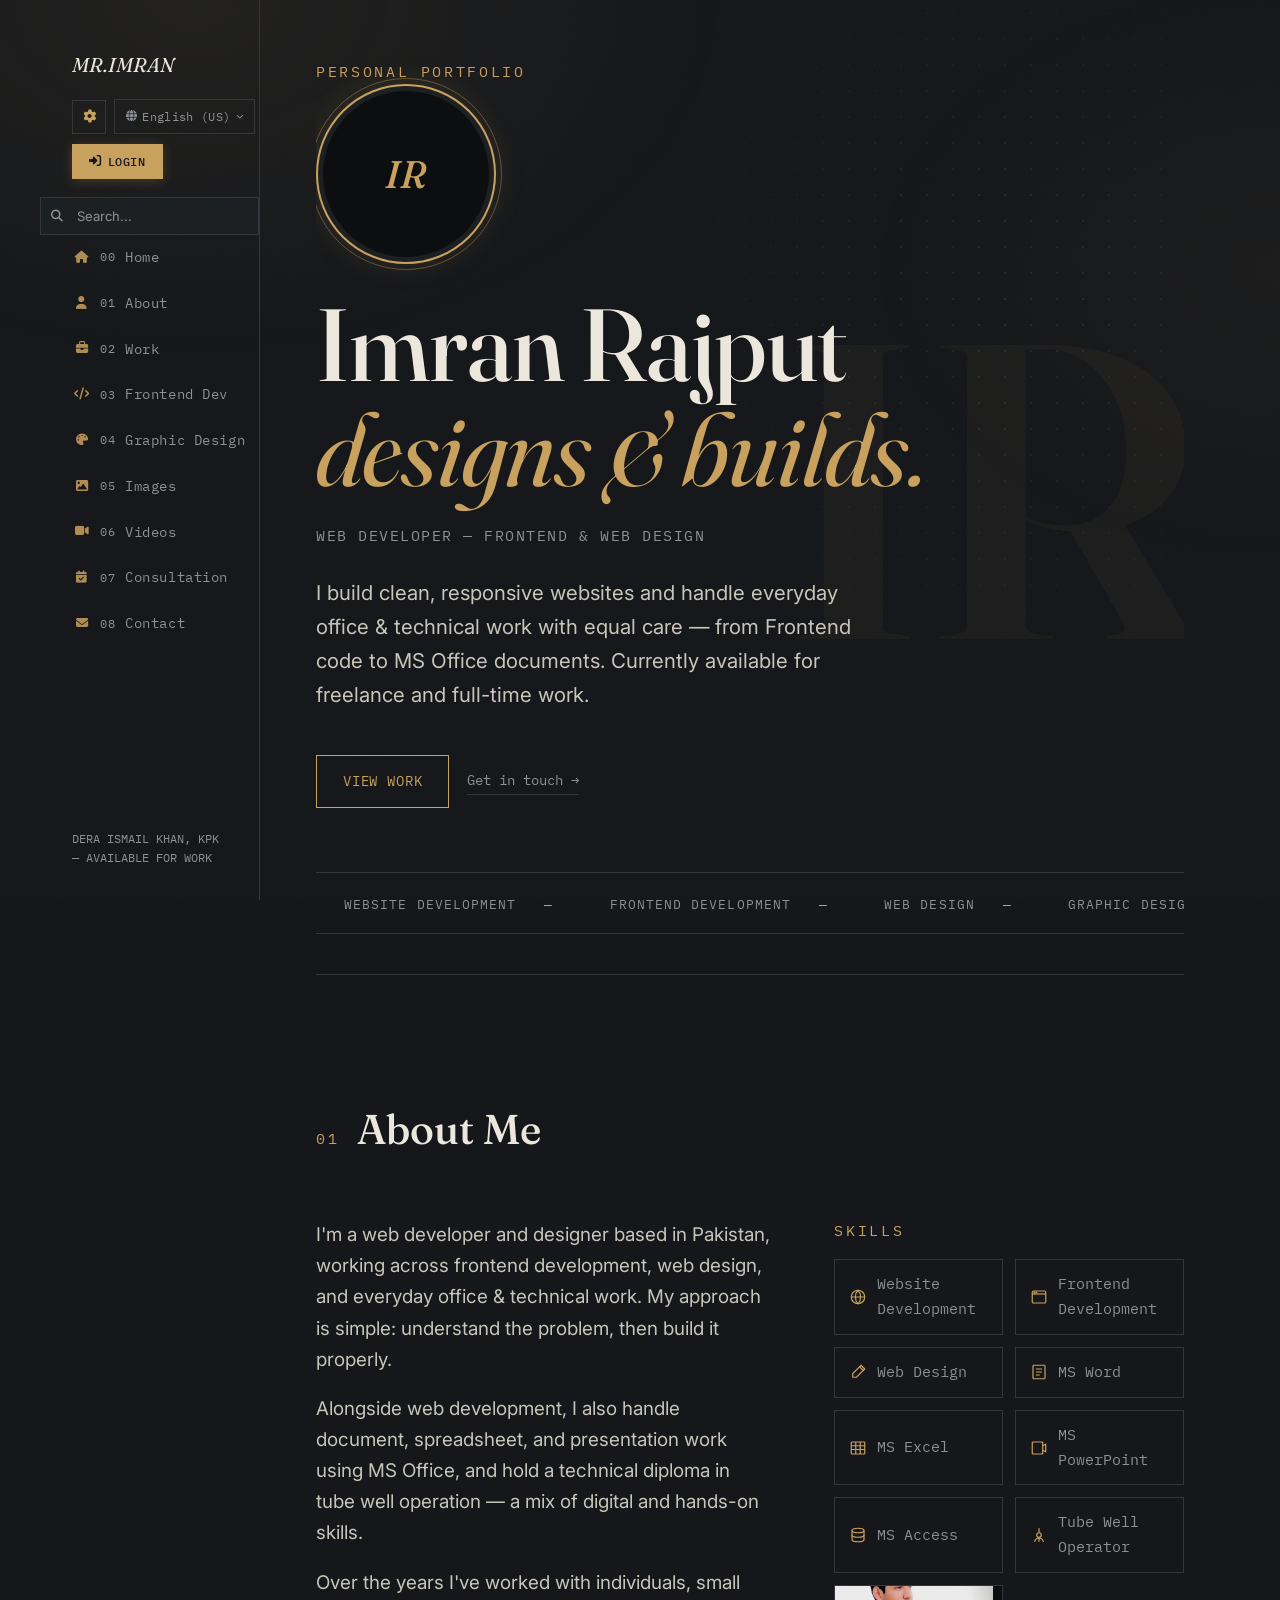
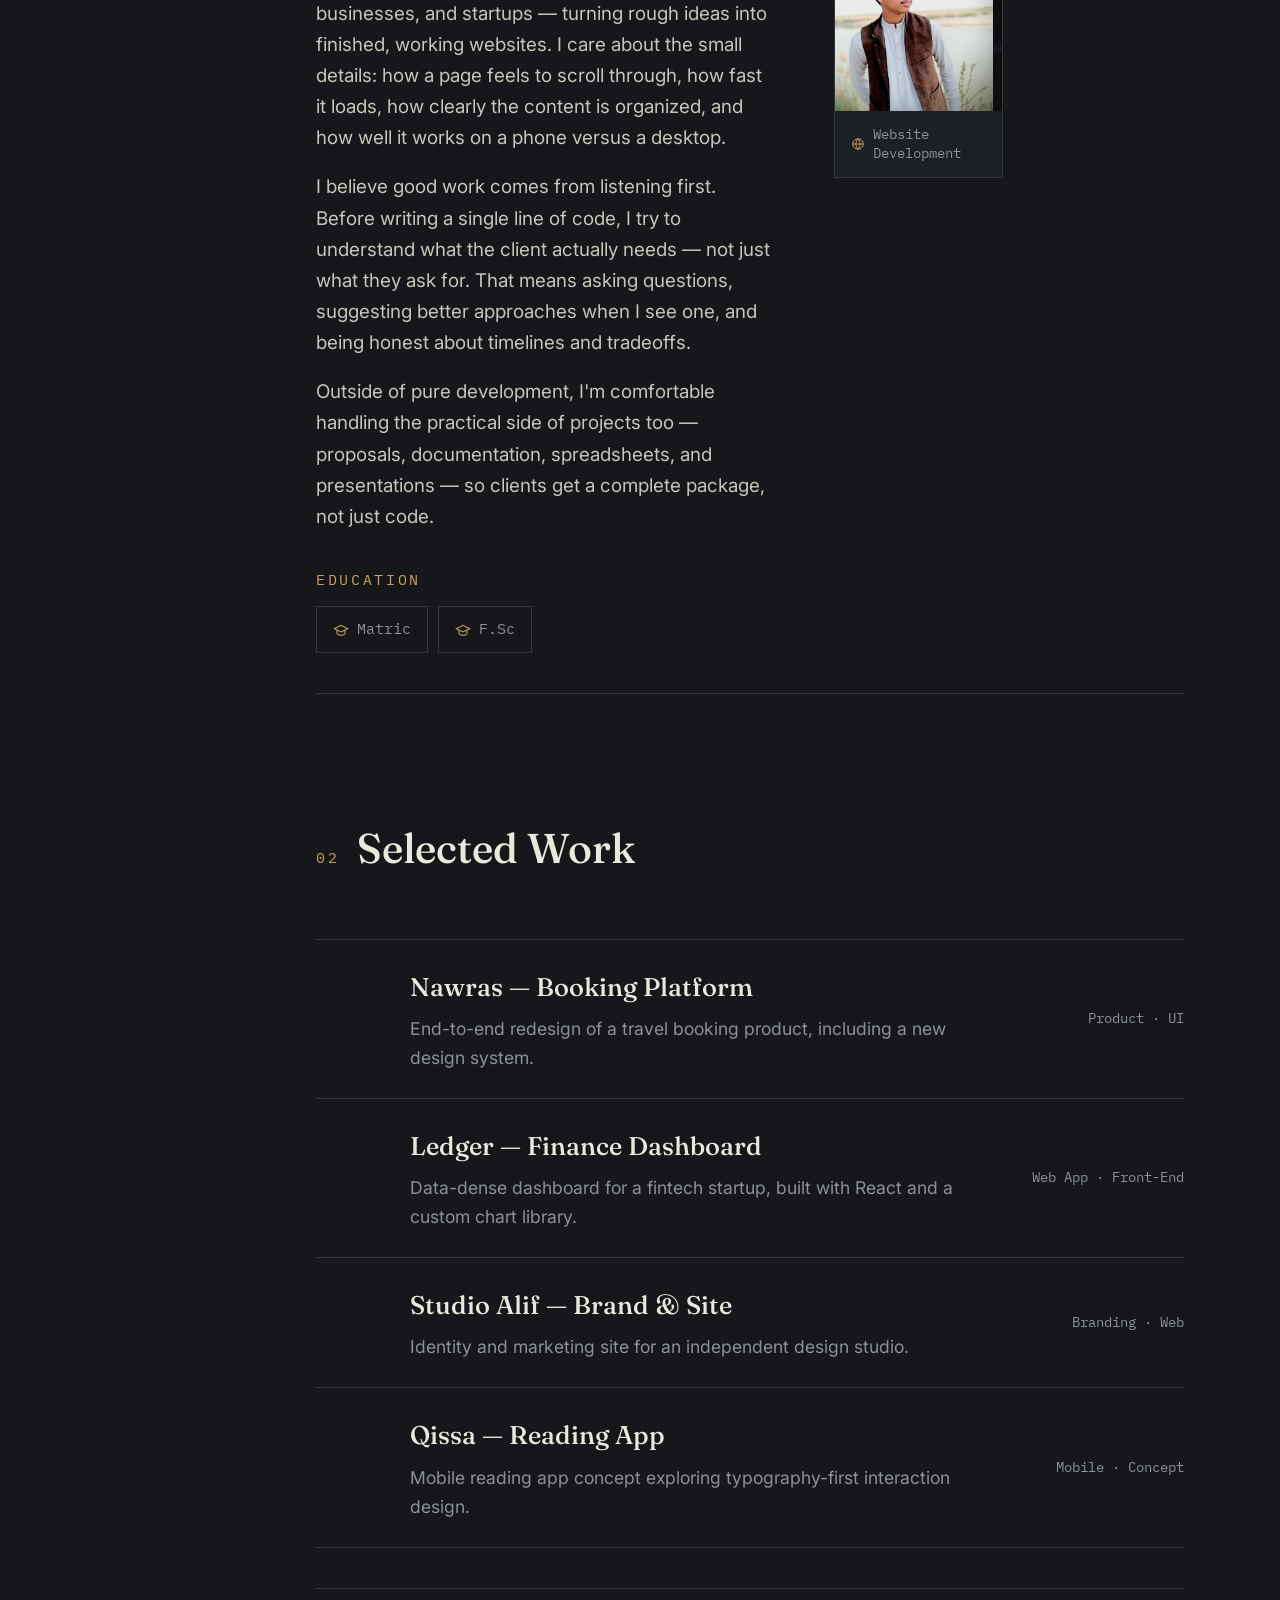
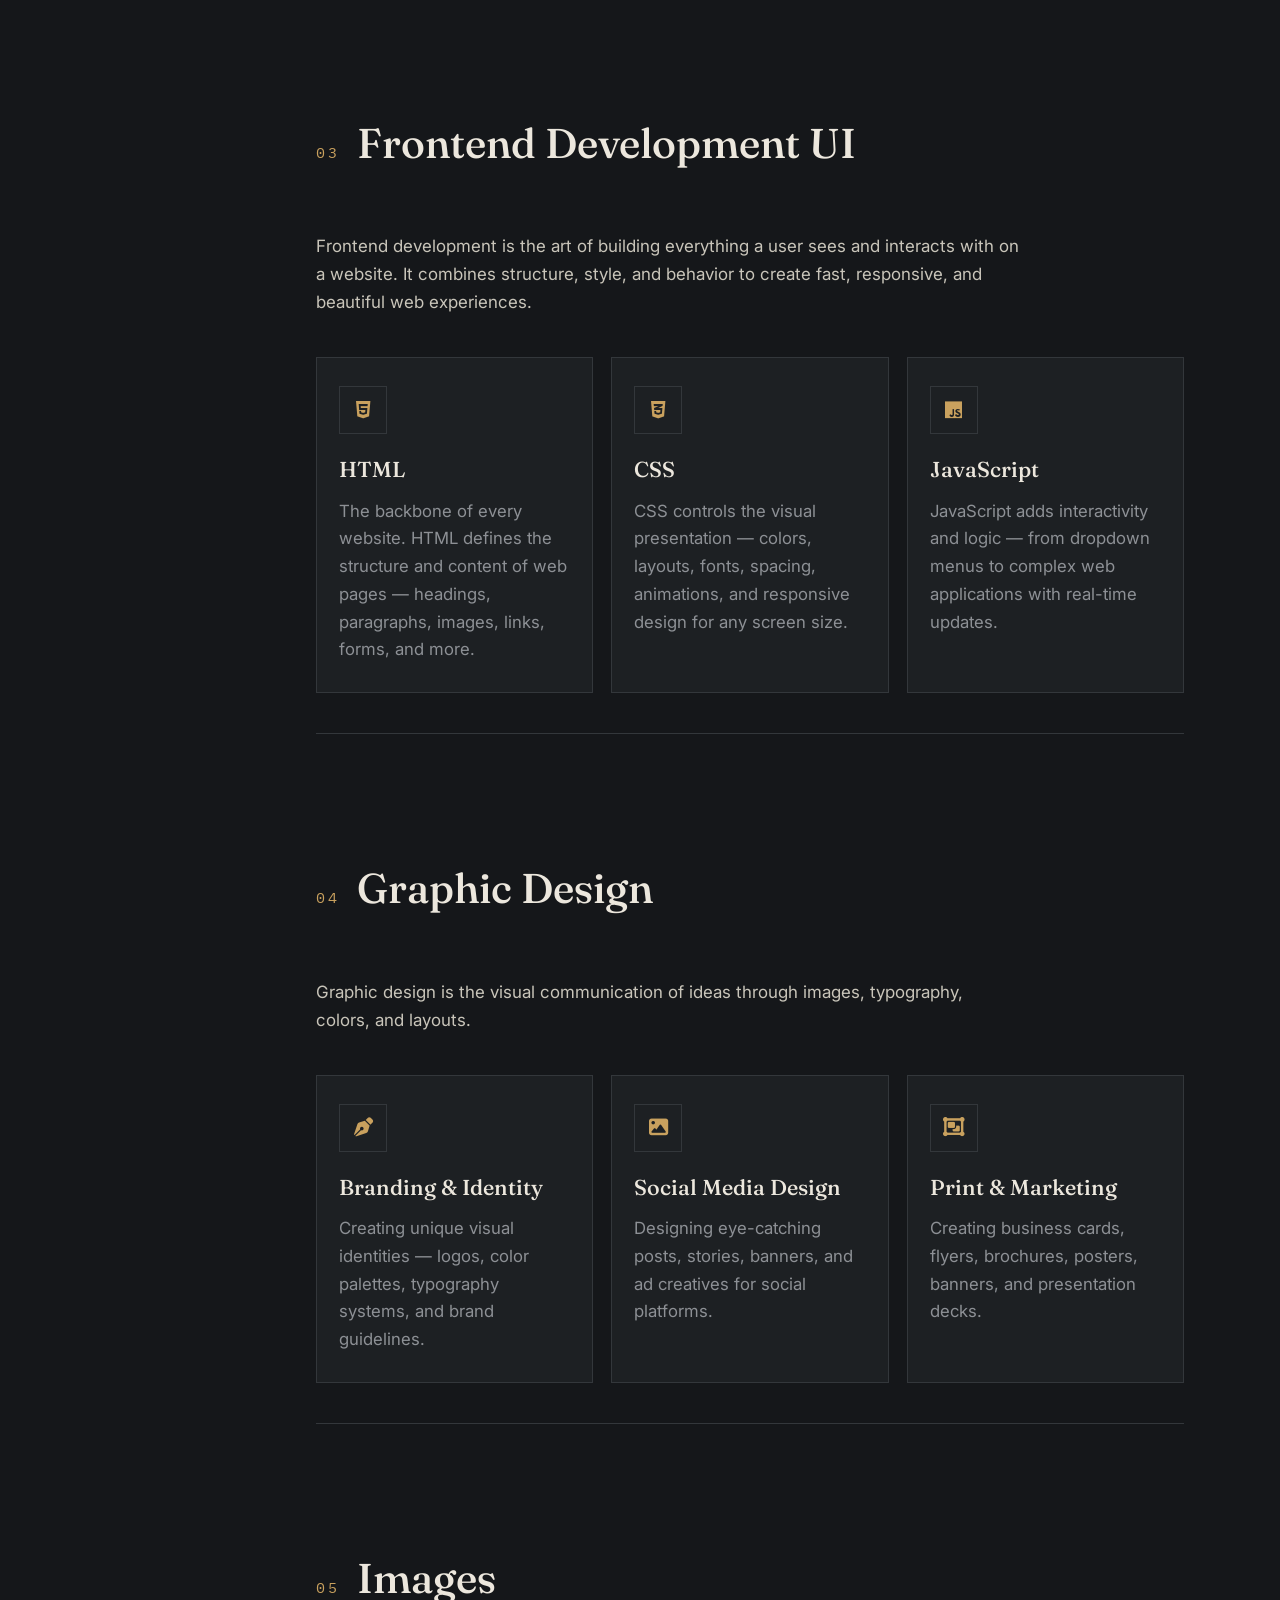
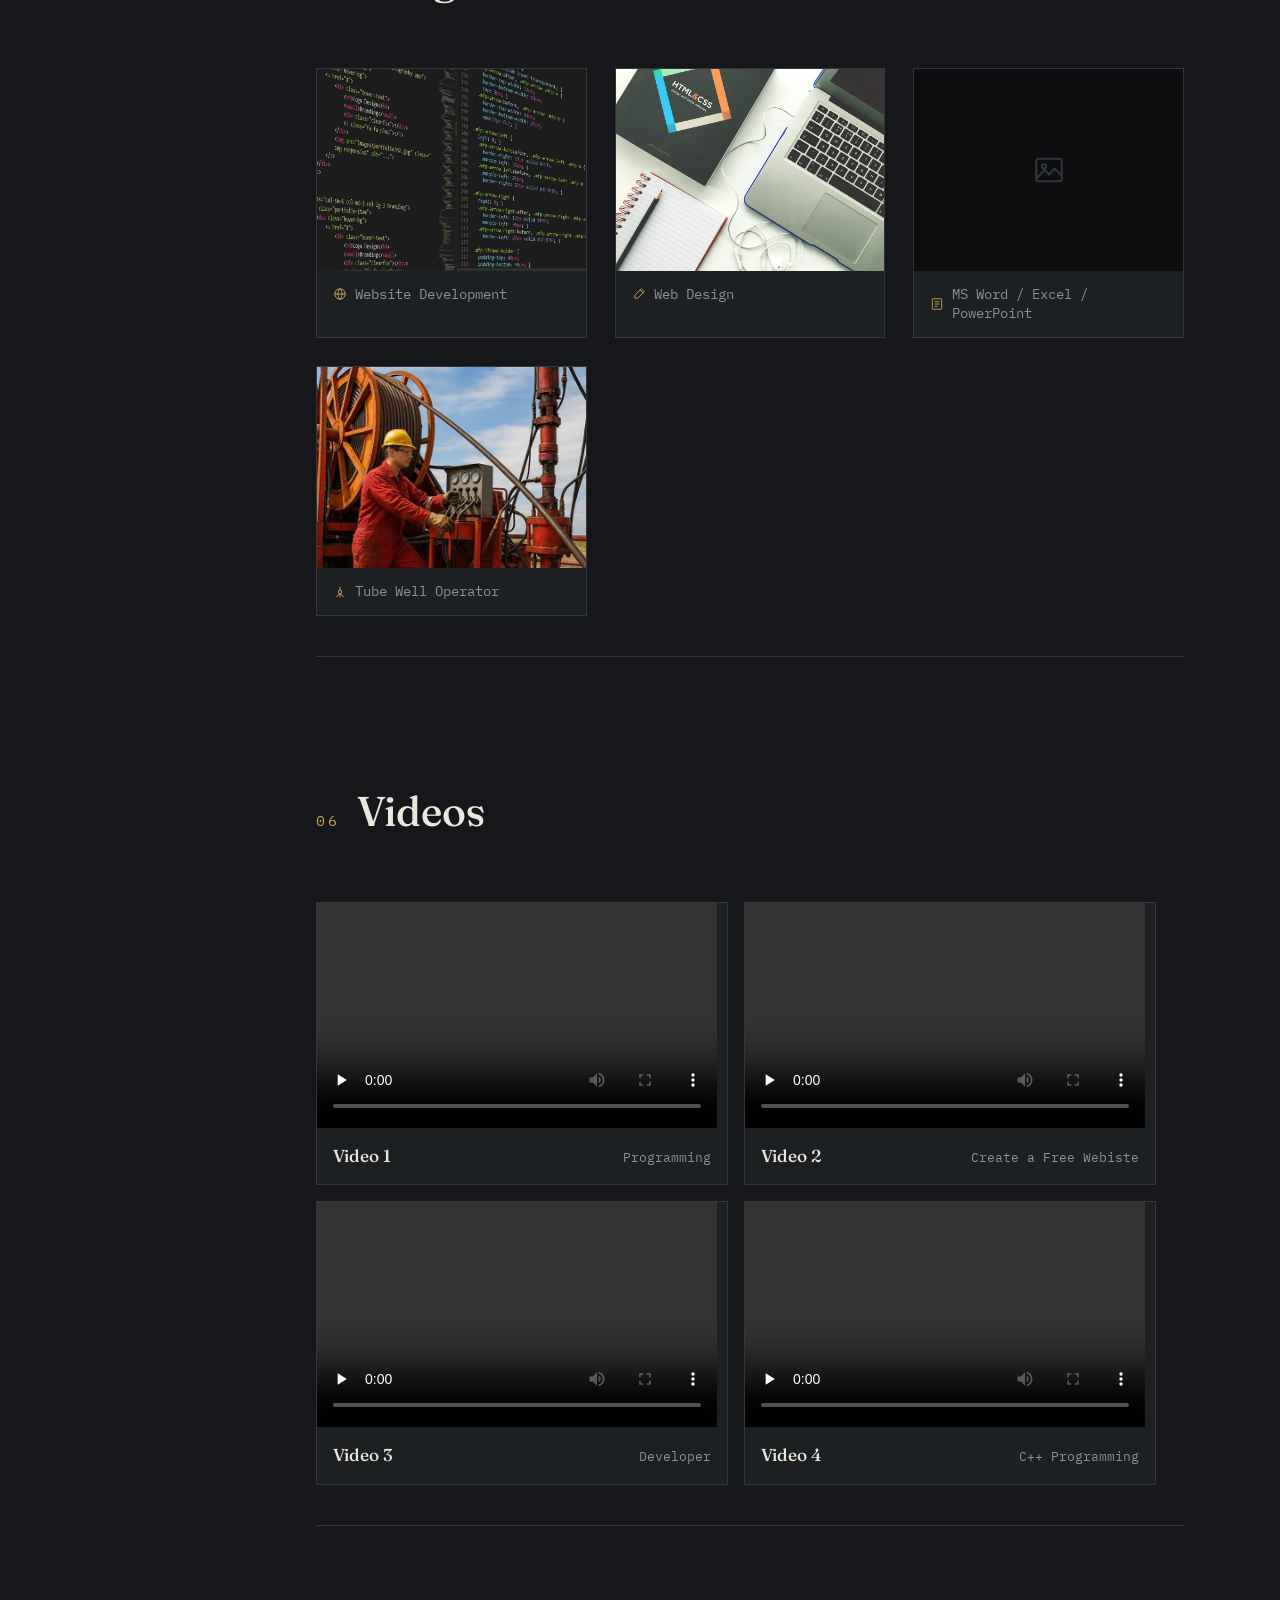
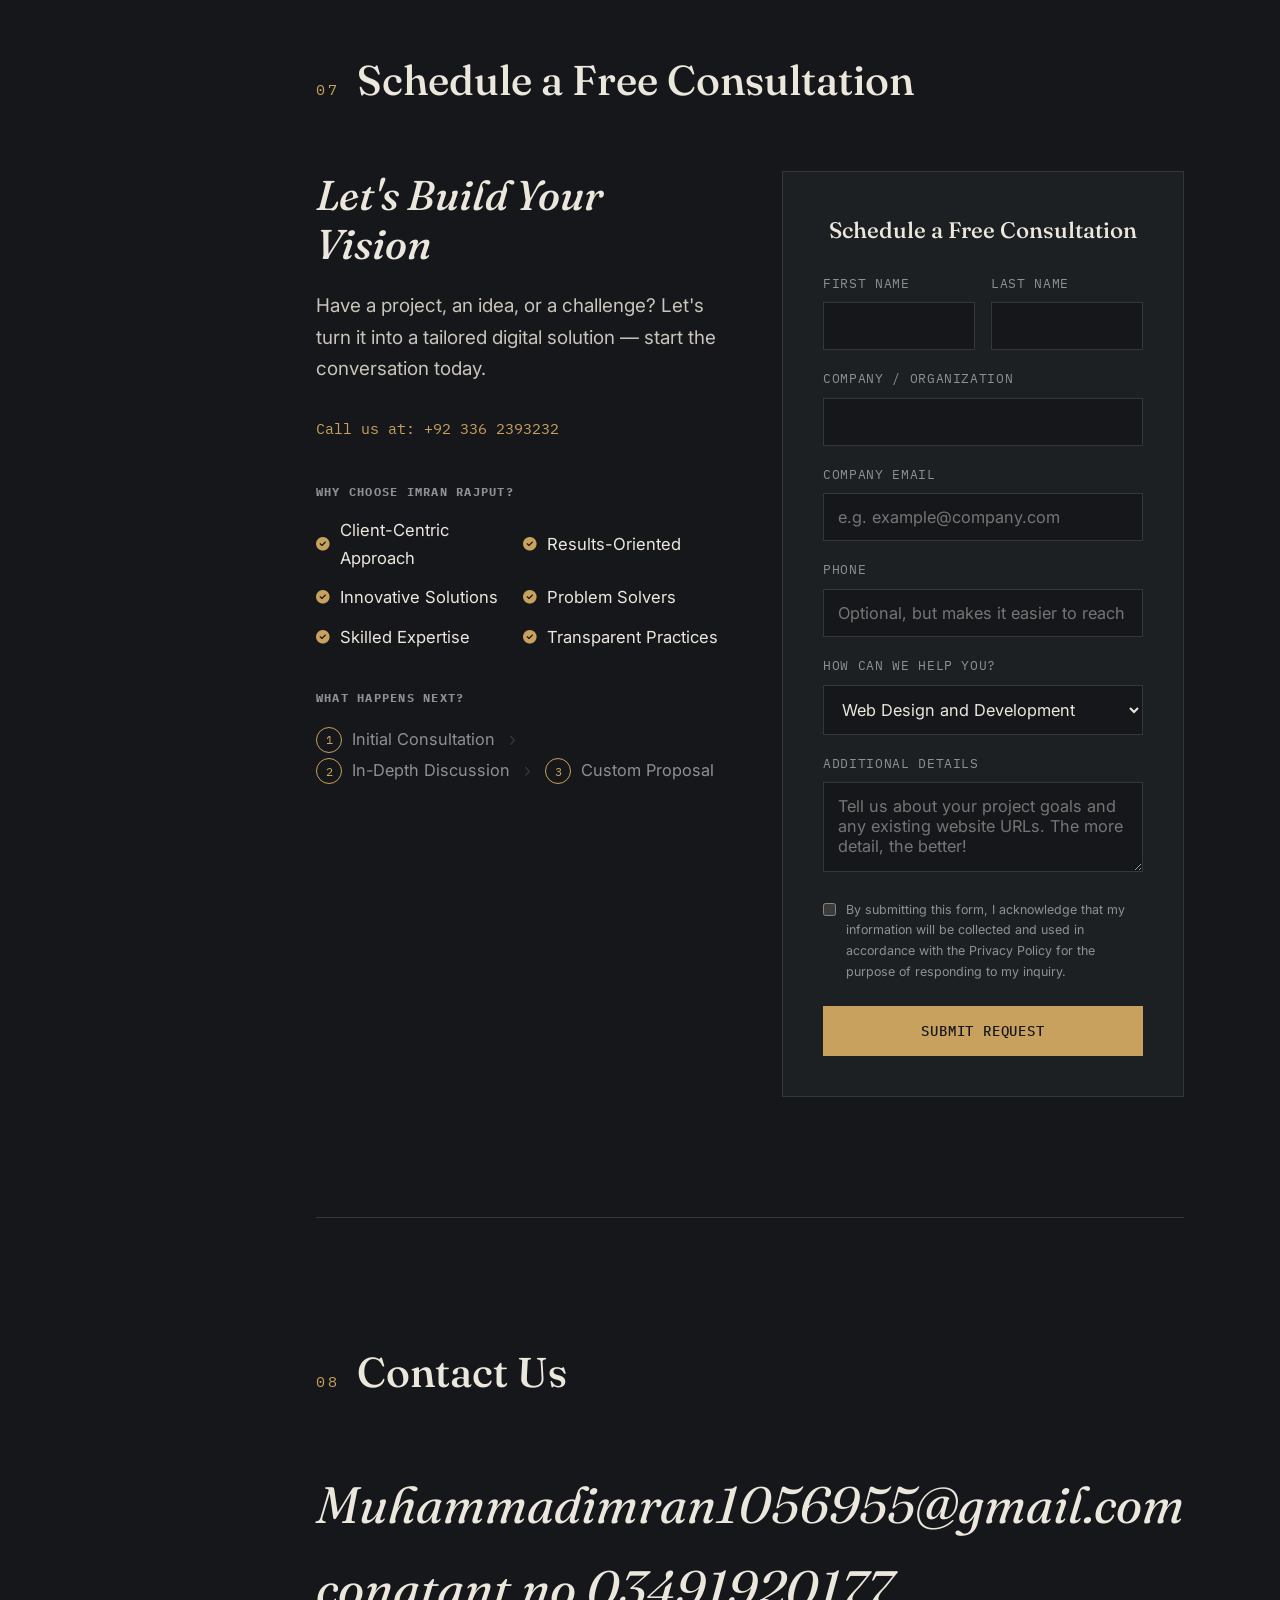
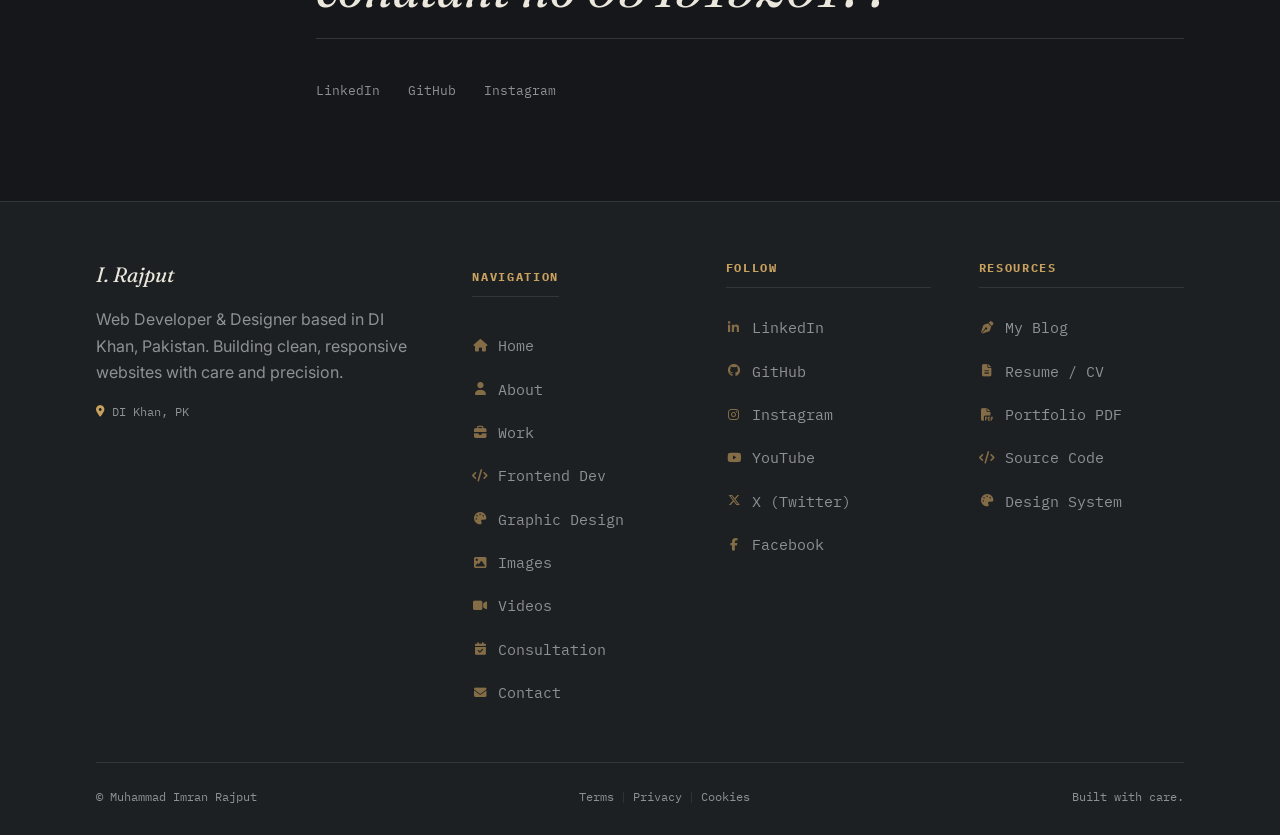
==== commit 9f3190ea: "Update index.html" ====
--- a/index.html
+++ b/index.html
@@ -75,7 +75,7 @@
 <main>
 <section id="hero">
 <div class="eyebrow" data-t="hero_eyebrow">Personal Portfolio</div>
-<div class="hero-avatar"><div class="hero-avatar-inner"><img src="/IMG_20221120_121803_630~2.jpg" alt="Imran Rajput" onerror="this.style.display='none';this.nextElementSibling.style.display='flex'"><span style="display:none">IR</span></div></div>
+<div class="hero-avatar"><div class="hero-avatar-inner"><img src="Profile 1.jpg" alt="Imran Rajput" onerror="this.style.display='none';this.nextElementSibling.style.display='flex'"><span style="display:none">IR</span></div></div>
 <h1 class="hero-name">Imran Rajput<br><em data-t="hero_name_em">designs & builds.</em></h1>
 <div class="hero-role" data-t="hero_role">Web Developer — Frontend & Web Design</div>
 <p class="hero-bio" data-t="hero_bio">I build clean, responsive websites and handle everyday office & technical work with equal care — from Frontend code to MS Office documents. Currently available for freelance and full-time work.</p>
@@ -106,7 +106,7 @@
 <span class="skill-tag"><svg viewBox="0 0 24 24"><rect x="3" y="4" width="14" height="16" rx="1"/><path d="M17 9l4-2v10l-4-2"/></svg><span data-t="sk6">MS PowerPoint</span></span>
 <span class="skill-tag"><svg viewBox="0 0 24 24"><ellipse cx="12" cy="6" rx="8" ry="3"/><path d="M4 6v6c0 1.7 3.6 3 8 3s8-1.3 8-3V6"/><path d="M4 12v6c0 1.7 3.6 3 8 3s8-1.3 8-3v-6"/></svg><span data-t="sk7">MS Access</span></span>
 <span class="skill-tag"><svg viewBox="0 0 24 24"><path d="M12 3v6"/><circle cx="12" cy="12" r="3"/><path d="M12 15v6M6 21c1-3 3-5 6-5s5 2 6 5"/></svg><span data-t="sk8">Tube Well Operator</span></span>
-<a class="image-card reveal" href="/IMG_20221120_123035_651~2.jpg" target="_blank" rel="noopener"><div class="image-frame"><img src="/IMG_20221120_123035_651~2.jpg" alt="" onerror="this.style.display='none'"><svg viewBox="0 0 24 24"><rect x="3" y="4" width="18" height="16" rx="1.5"/><circle cx="8.5" cy="9.5" r="1.5"/><path d="M21 16l-5-5-4 4-3-3-6 6"/></svg></div><div class="image-cap"><svg viewBox="0 0 24 24"><circle cx="12" cy="12" r="9"/><path d="M3 12h18M12 3c2.5 2.5 3.5 5.5 3.5 9s-1 6.5-3.5 9c-2.5-2.5-3.5-5.5-3.5-9s1-6.5 3.5-9z"/></svg><span data-t="sk1">Website Development</span></div></a>
+<a class="image-card reveal" href="Profile 2.jpg" target="_blank" rel="noopener"><div class="image-frame"><img src="Profile 2.jpg" alt="" onerror="this.style.display='none'"><svg viewBox="0 0 24 24"><rect x="3" y="4" width="18" height="16" rx="1.5"/><circle cx="8.5" cy="9.5" r="1.5"/><path d="M21 16l-5-5-4 4-3-3-6 6"/></svg></div><div class="image-cap"><svg viewBox="0 0 24 24"><circle cx="12" cy="12" r="9"/><path d="M3 12h18M12 3c2.5 2.5 3.5 5.5 3.5 9s-1 6.5-3.5 9c-2.5-2.5-3.5-5.5-3.5-9s1-6.5 3.5-9z"/></svg><span data-t="sk1">Website Development</span></div></a>
 
 </div>
 </div>
@@ -143,20 +143,20 @@
 <section id="images">
 <div class="sec-head reveal"><span class="eyebrow mono">05</span><h2 data-t="images_title">Images</h2></div>
 <div class="image-grid">
-<a class="image-card reveal" href="/web devloper 2.png" target="_blank" rel="noopener"><div class="image-frame"><img src="/web devloper 2.png" alt="" onerror="this.style.display='none'"><svg viewBox="0 0 24 24"><rect x="3" y="4" width="18" height="16" rx="1.5"/><circle cx="8.5" cy="9.5" r="1.5"/><path d="M21 16l-5-5-4 4-3-3-6 6"/></svg></div><div class="image-cap"><svg viewBox="0 0 24 24"><circle cx="12" cy="12" r="9"/><path d="M3 12h18M12 3c2.5 2.5 3.5 5.5 3.5 9s-1 6.5-3.5 9c-2.5-2.5-3.5-5.5-3.5-9s1-6.5 3.5-9z"/></svg><span data-t="sk1">Website Development</span></div></a>
-<a class="image-card reveal" href="/web degsins 1 photflo.jpg" target="_blank" rel="noopener"><div class="image-frame"><img src="/web degsins 1 photflo.jpg" alt="" onerror="this.style.display='none'"><svg viewBox="0 0 24 24"><rect x="3" y="4" width="18" height="16" rx="1.5"/><circle cx="8.5" cy="9.5" r="1.5"/><path d="M21 16l-5-5-4 4-3-3-6 6"/></svg></div><div class="image-cap"><svg viewBox="0 0 24 24"><path d="M16 3l5 5-11 11H5v-5L16 3z"/><path d="M14 5l5 5"/></svg><span data-t="sk3">Web Design</span></div></a>
-<a class="image-card reveal" href="" target="_blank" rel="noopener"><div class="image-frame"><img src="/excel photflo.jfif" alt="" onerror="this.style.display='none'"><svg viewBox="0 0 24 24"><rect x="3" y="4" width="18" height="16" rx="1.5"/><circle cx="8.5" cy="9.5" r="1.5"/><path d="M21 16l-5-5-4 4-3-3-6 6"/></svg></div><div class="image-cap"><svg viewBox="0 0 24 24"><rect x="4" y="3" width="16" height="18" rx="1"/><path d="M8 8h8M8 12h8M8 16h5"/></svg><span data-t="img_ms">MS Word / Excel / PowerPoint</span></div></a>
-<a class="image-card reveal" href="/tub well photflol.jfif" target="_blank" rel="noopener"><div class="image-frame"><img src="/tub well photflol.jfif" alt="" onerror="this.style.display='none'"><svg viewBox="0 0 24 24"><rect x="3" y="4" width="18" height="16" rx="1.5"/><circle cx="8.5" cy="9.5" r="1.5"/><path d="M21 16l-5-5-4 4-3-3-6 6"/></svg></div><div class="image-cap"><svg viewBox="0 0 24 24"><path d="M12 3v6"/><circle cx="12" cy="12" r="3"/><path d="M12 15v6M6 21c1-3 3-5 6-5s5 2 6 5"/></svg><span data-t="sk8">Tube Well Operator</span></div></a>
+<a class="image-card reveal" href="web devloper 2.png" target="_blank" rel="noopener"><div class="image-frame"><img src="web devloper 2.png" alt="" onerror="this.style.display='none'"><svg viewBox="0 0 24 24"><rect x="3" y="4" width="18" height="16" rx="1.5"/><circle cx="8.5" cy="9.5" r="1.5"/><path d="M21 16l-5-5-4 4-3-3-6 6"/></svg></div><div class="image-cap"><svg viewBox="0 0 24 24"><circle cx="12" cy="12" r="9"/><path d="M3 12h18M12 3c2.5 2.5 3.5 5.5 3.5 9s-1 6.5-3.5 9c-2.5-2.5-3.5-5.5-3.5-9s1-6.5 3.5-9z"/></svg><span data-t="sk1">Website Development</span></div></a>
+<a class="image-card reveal" href="web degsins 1 photflo.jpg" target="_blank" rel="noopener"><div class="image-frame"><img src="web degsins 1 photflo.jpg" alt="" onerror="this.style.display='none'"><svg viewBox="0 0 24 24"><rect x="3" y="4" width="18" height="16" rx="1.5"/><circle cx="8.5" cy="9.5" r="1.5"/><path d="M21 16l-5-5-4 4-3-3-6 6"/></svg></div><div class="image-cap"><svg viewBox="0 0 24 24"><path d="M16 3l5 5-11 11H5v-5L16 3z"/><path d="M14 5l5 5"/></svg><span data-t="sk3">Web Design</span></div></a>
+<a class="image-card reveal" href="excel photflo.jfif" target="_blank" rel="noopener"><div class="image-frame"><img src=excel photflo.jfif" alt="" onerror="this.style.display='none'"><svg viewBox="0 0 24 24"><rect x="3" y="4" width="18" height="16" rx="1.5"/><circle cx="8.5" cy="9.5" r="1.5"/><path d="M21 16l-5-5-4 4-3-3-6 6"/></svg></div><div class="image-cap"><svg viewBox="0 0 24 24"><rect x="4" y="3" width="16" height="18" rx="1"/><path d="M8 8h8M8 12h8M8 16h5"/></svg><span data-t="img_ms">MS Word / Excel / PowerPoint</span></div></a>
+<a class="image-card reveal" href="tub well photflol.jfif" target="_blank" rel="noopener"><div class="image-frame"><img src="tub well photflol.jfif" alt="" onerror="this.style.display='none'"><svg viewBox="0 0 24 24"><rect x="3" y="4" width="18" height="16" rx="1.5"/><circle cx="8.5" cy="9.5" r="1.5"/><path d="M21 16l-5-5-4 4-3-3-6 6"/></svg></div><div class="image-cap"><svg viewBox="0 0 24 24"><path d="M12 3v6"/><circle cx="12" cy="12" r="3"/><path d="M12 15v6M6 21c1-3 3-5 6-5s5 2 6 5"/></svg><span data-t="sk8">Tube Well Operator</span></div></a>
 </div>
 </section>
 
 <section id="videos">
 <div class="sec-head reveal"><span class="eyebrow mono">06</span><h2 data-t="videos_title">Videos</h2></div>
 <div class="video-grid">
-<div class="video-card reveal"><video controls poster="" preload="none"><source src="/1.mp4" type="video/mp4"></video><div class="video-cap"><h4 data-t="vid1">Video 1</h4><span>Programming</span></div></div>
-<div class="video-card reveal"><video controls poster="" preload="none"><source src="/2.mp4" type="video/mp4"></video><div class="video-cap"><h4 data-t="vid2">Video 2</h4><span>Create a Free Webiste </span></div></div>
-<div class="video-card reveal"><video controls poster="" preload="none"><source src="/5.mp4" type="video/mp4"></video><div class="video-cap"><h4 data-t="vid3">Video 3</h4><span>Developer</span></div></div>
-<div class="video-card reveal"><video controls poster="" preload="none"><source src="/4.mp4" type="video/mp4"></video><div class="video-cap"><h4 data-t="vid4">Video 4</h4><span>C++ Programming</span></div></div>
+<div class="video-card reveal"><video controls poster="" preload="none"><source src="1.mp4" type="video/mp4"></video><div class="video-cap"><h4 data-t="vid1">Video 1</h4><span>Programming</span></div></div>
+<div class="video-card reveal"><video controls poster="" preload="none"><source src="2.mp4" type="video/mp4"></video><div class="video-cap"><h4 data-t="vid2">Video 2</h4><span>Create a Free Webiste </span></div></div>
+<div class="video-card reveal"><video controls poster="" preload="none"><source src="5.mp4" type="video/mp4"></video><div class="video-cap"><h4 data-t="vid3">Video 3</h4><span>Developer</span></div></div>
+<div class="video-card reveal"><video controls poster="" preload="none"><source src="4.mp4" type="video/mp4"></video><div class="video-cap"><h4 data-t="vid4">Video 4</h4><span>C++ Programming</span></div></div>
 </div>
 </section>
 
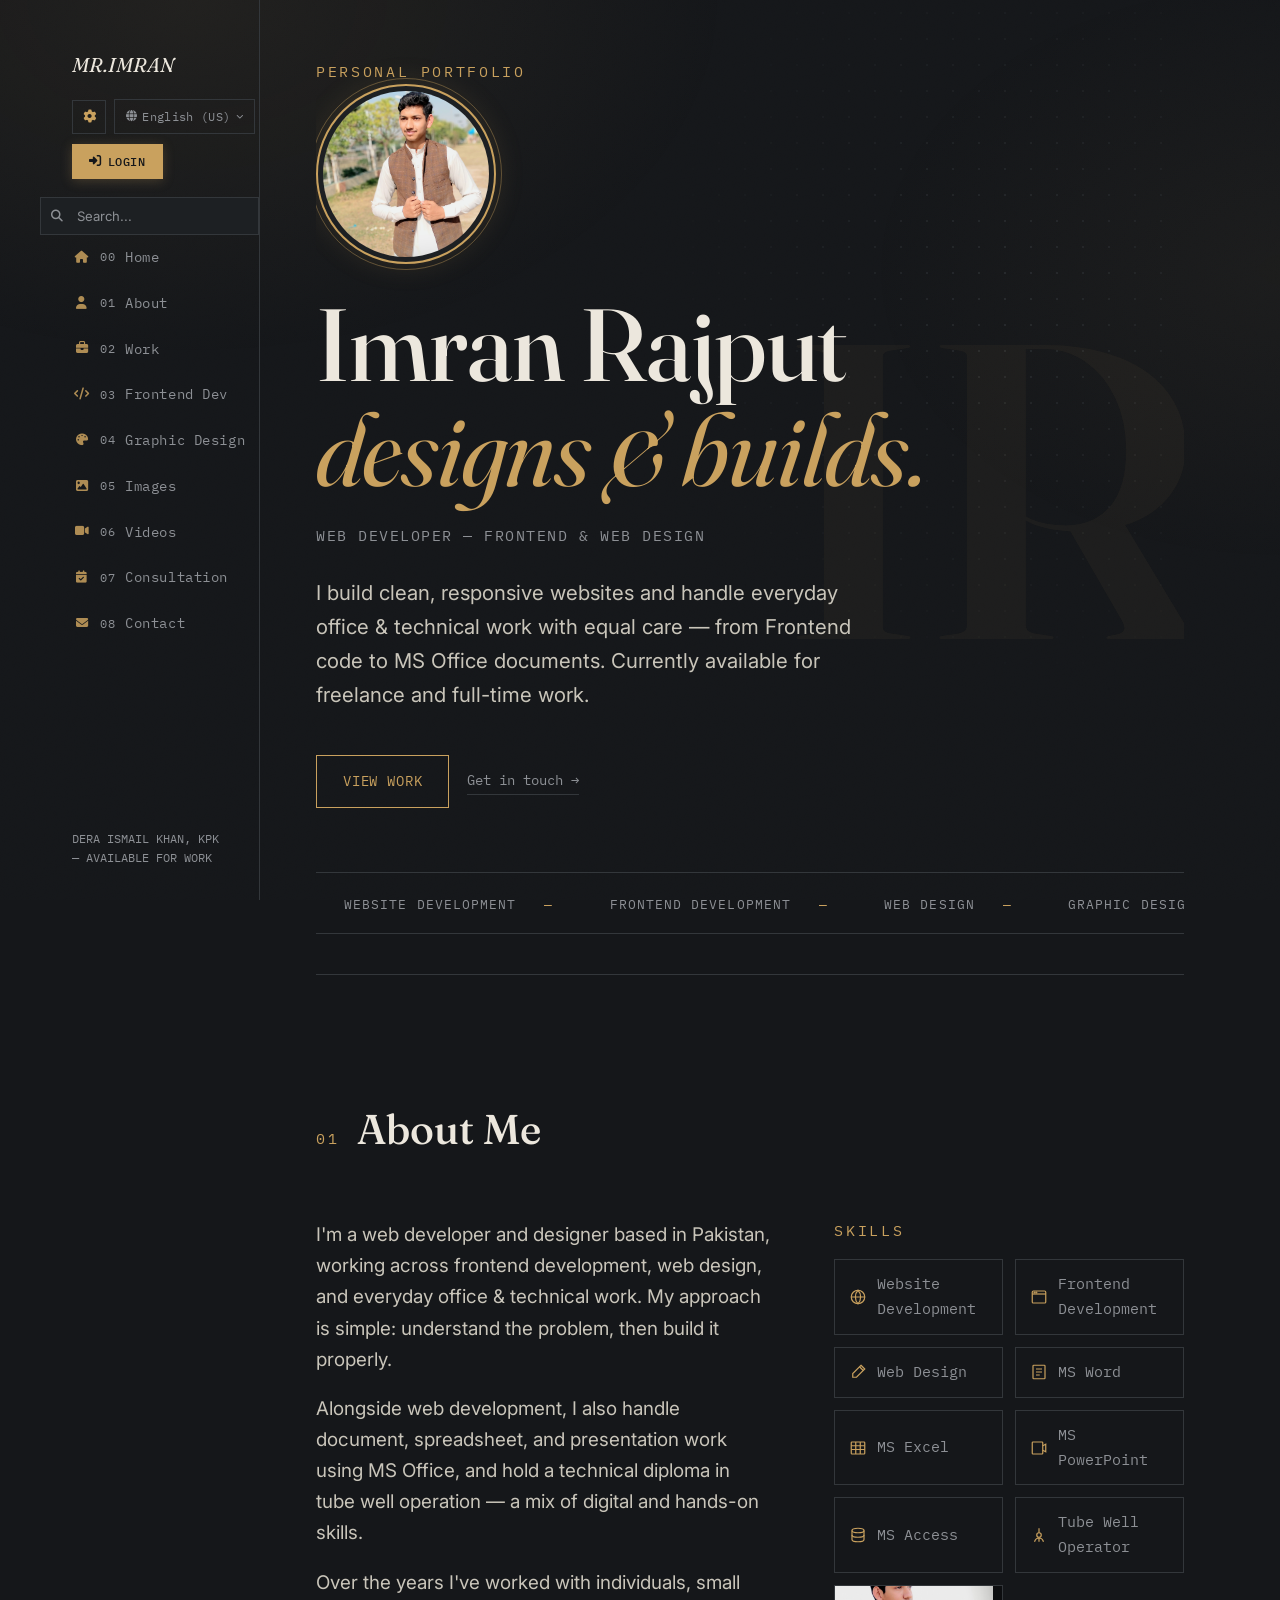
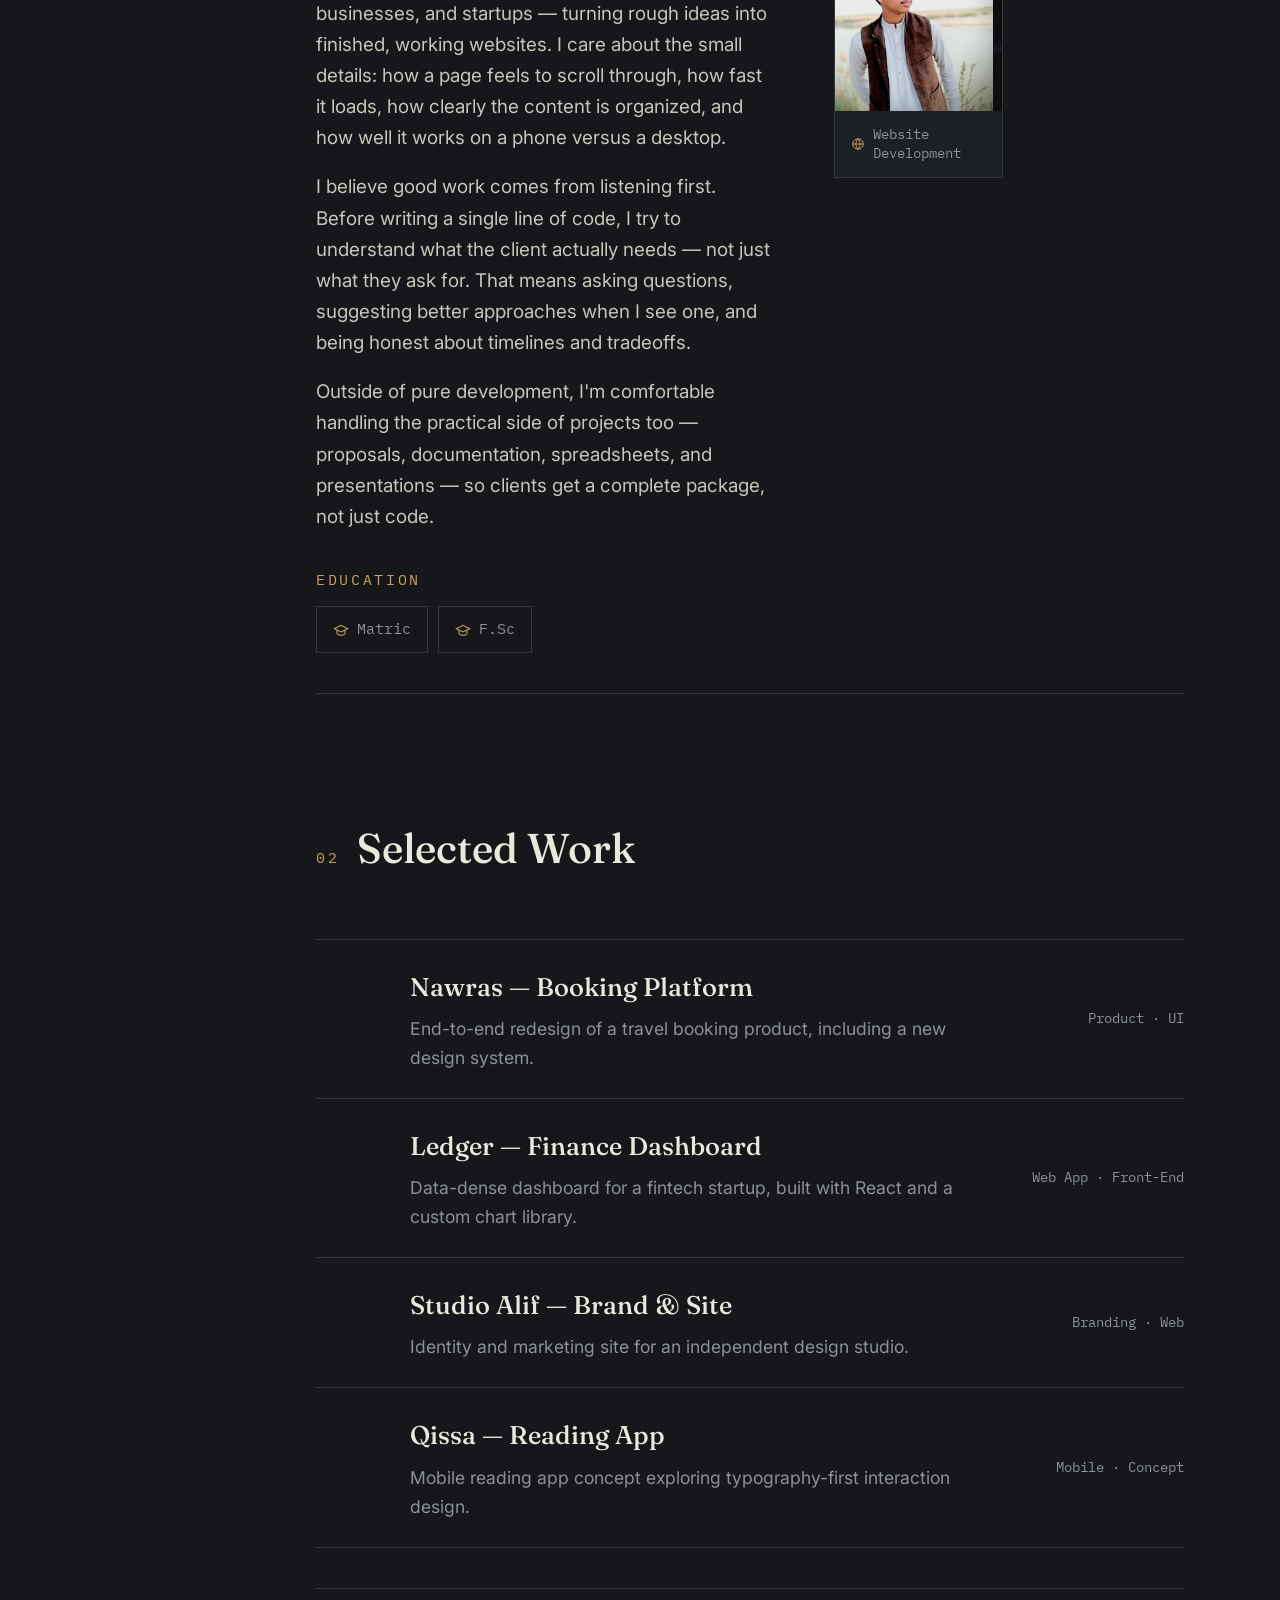
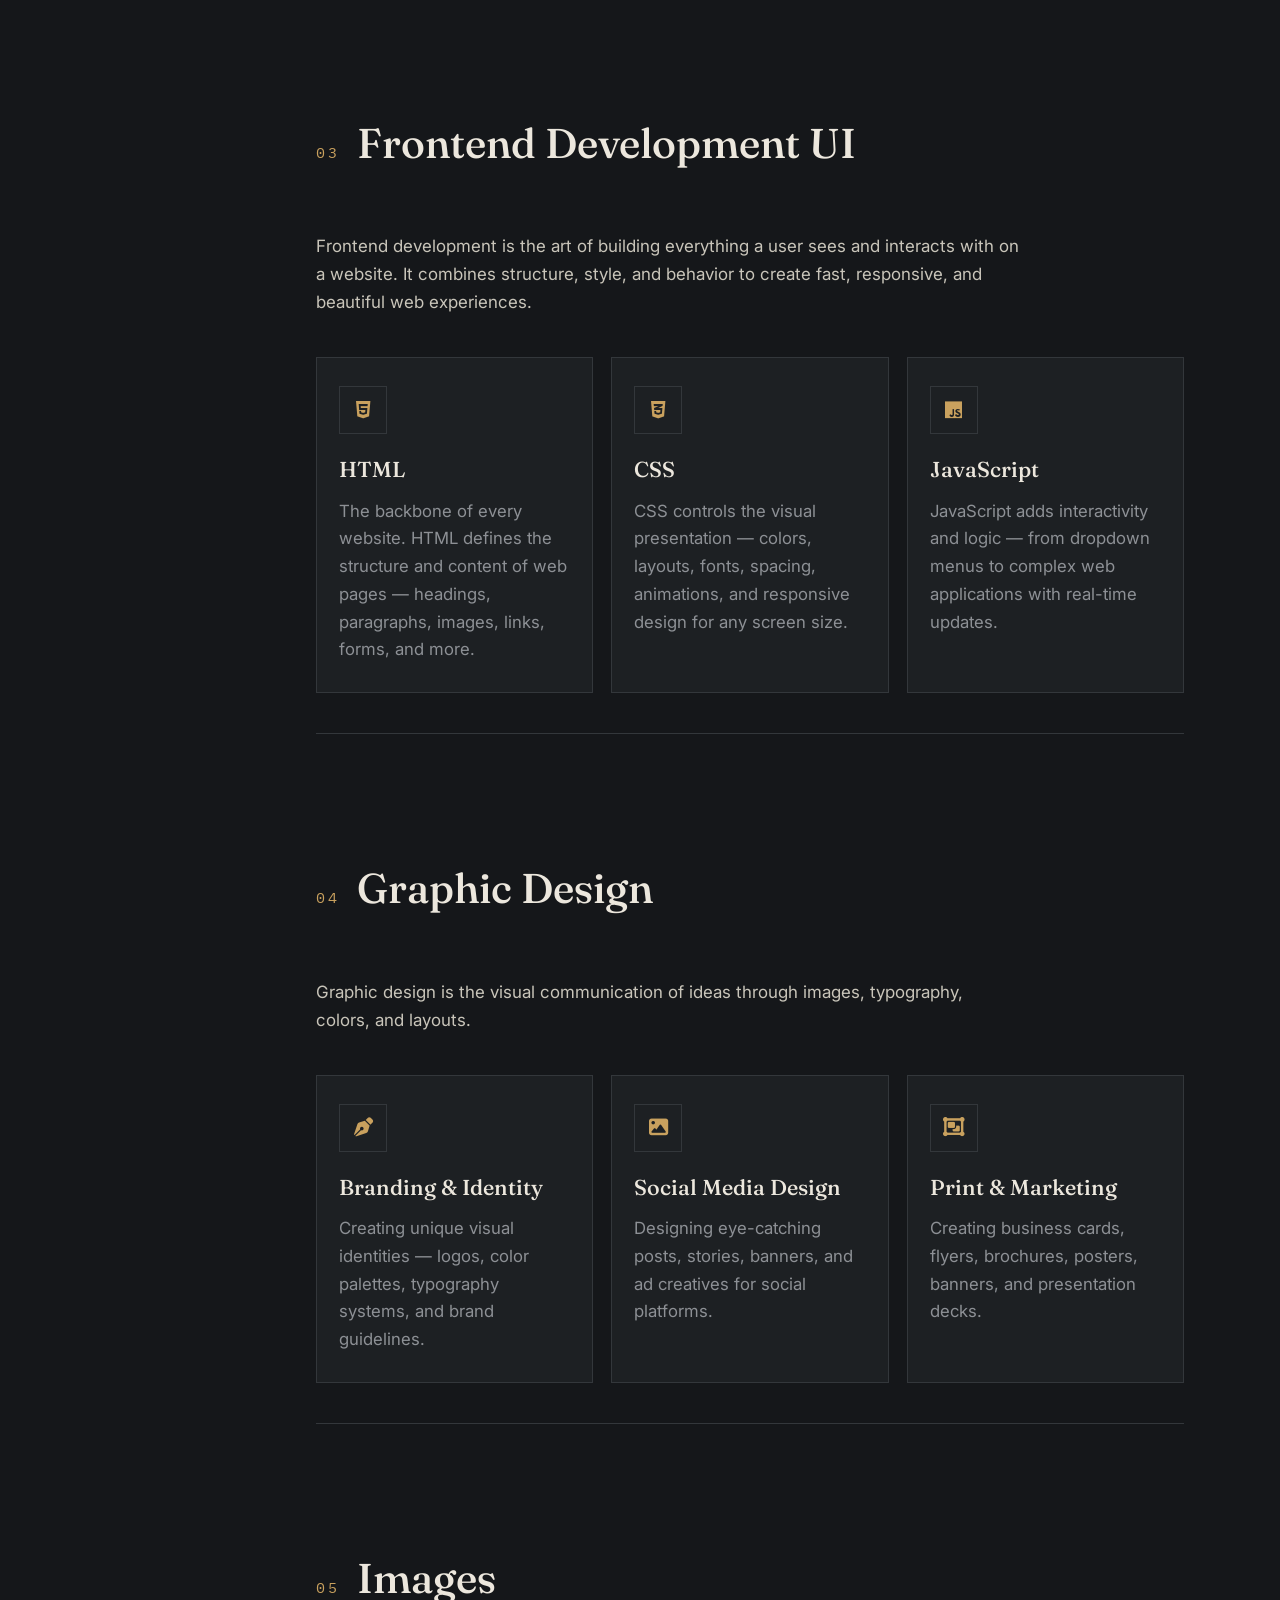
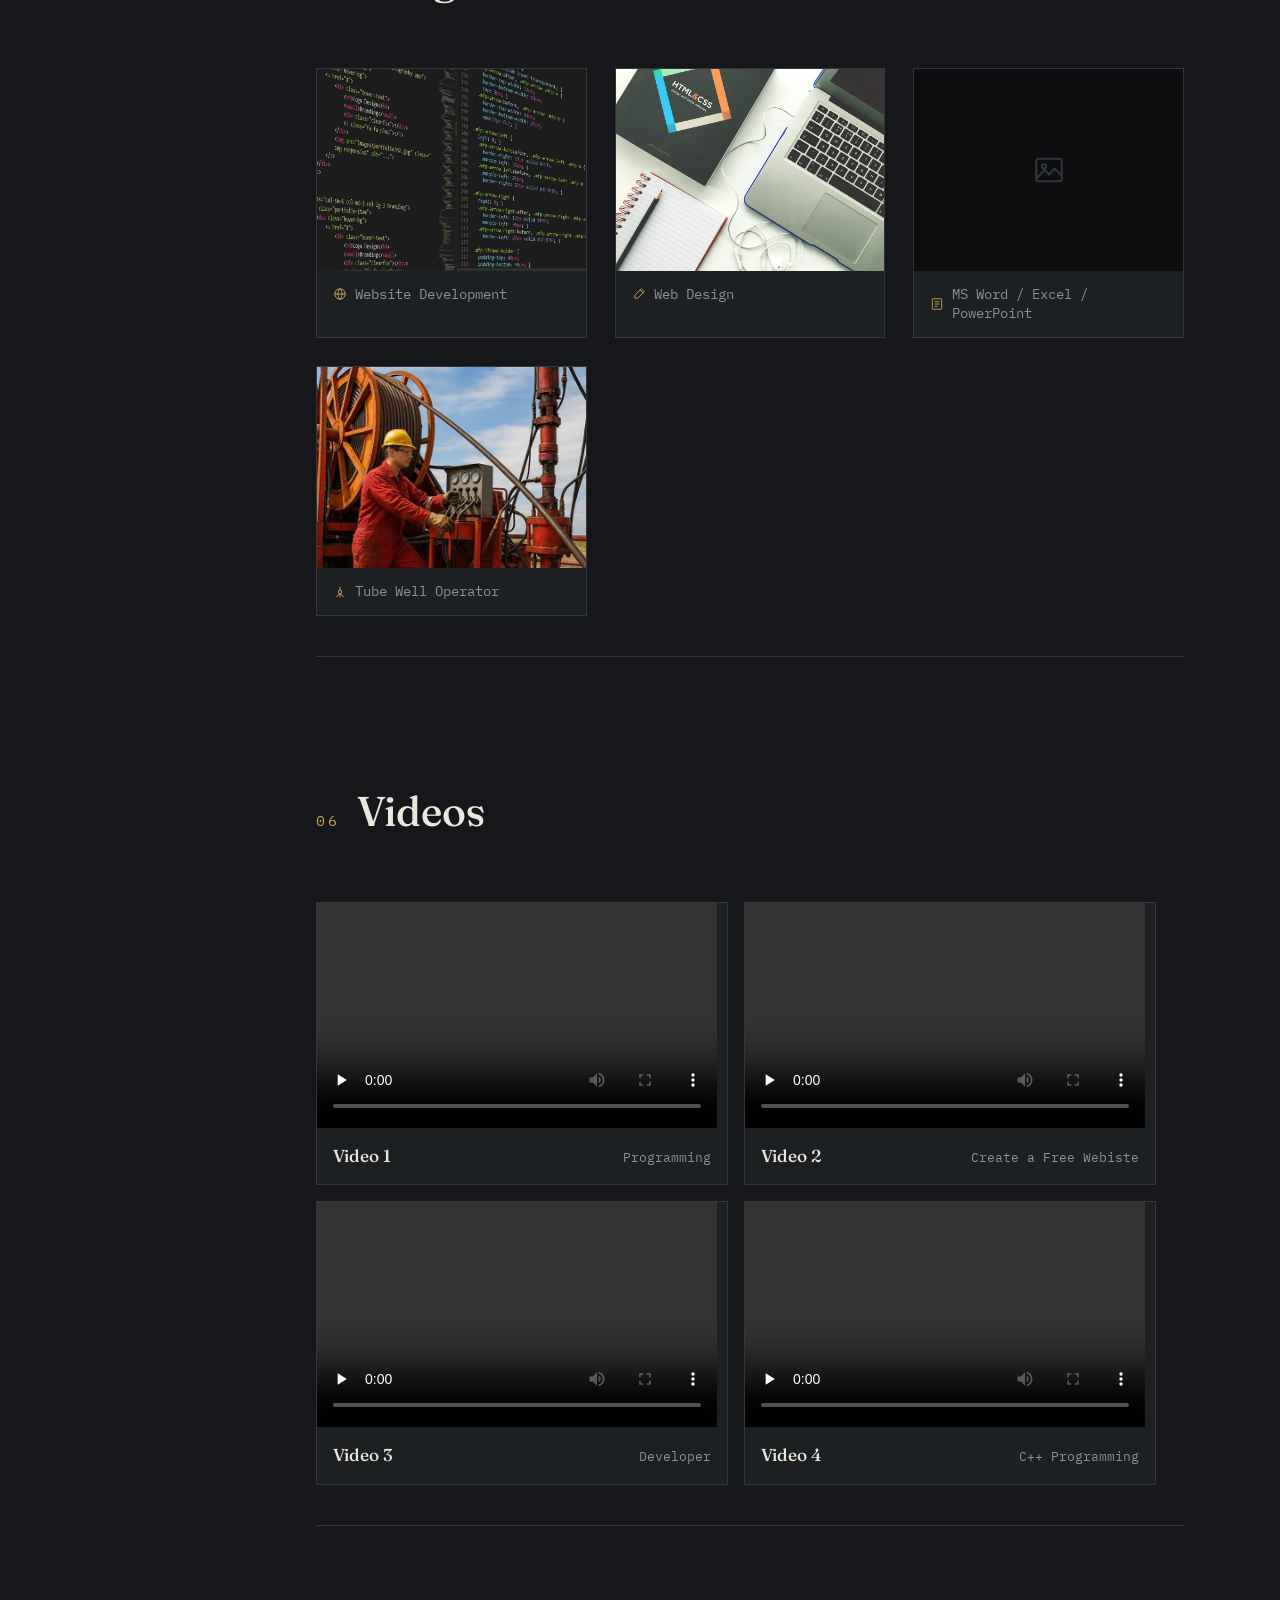
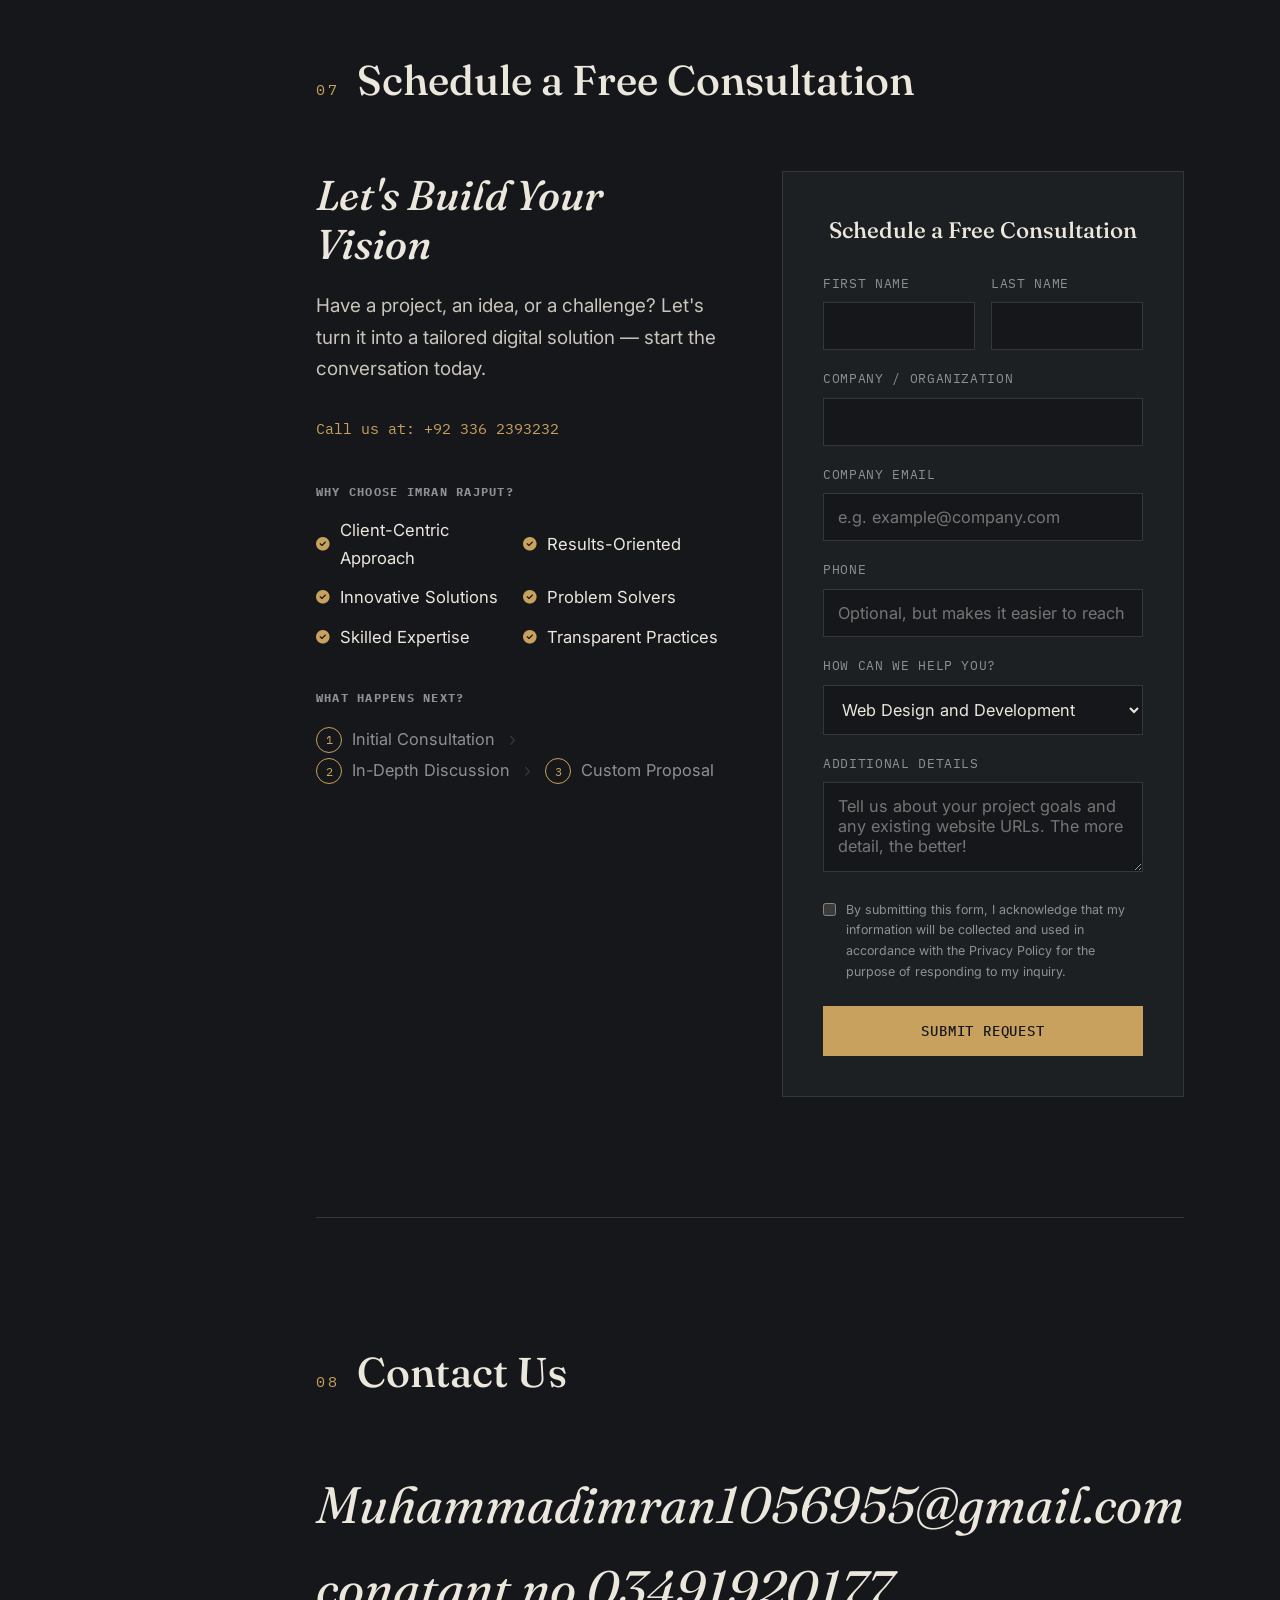
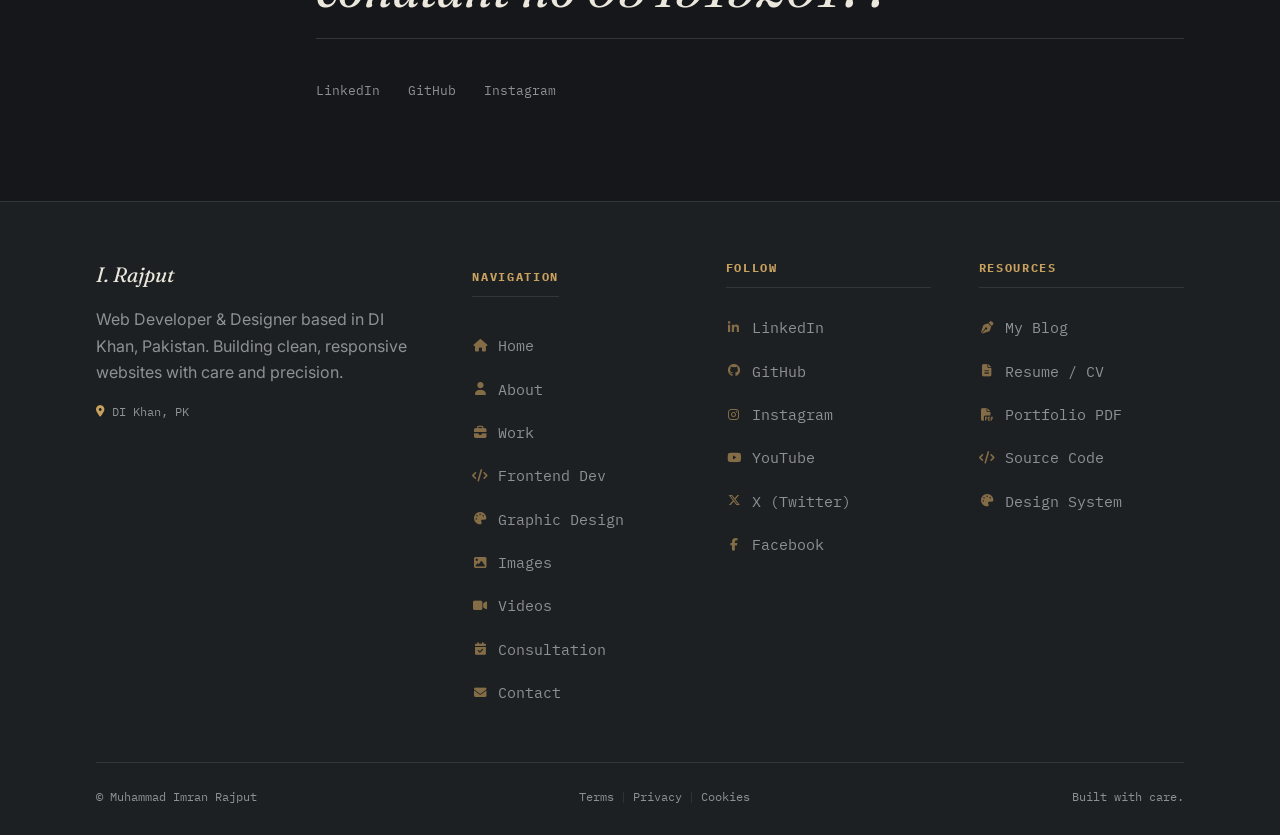
==== commit 23b9cf00: "Update index.html" ====
--- a/index.html
+++ b/index.html
@@ -9,7 +9,7 @@
 <link rel="stylesheet" href="https://cdnjs.cloudflare.com/ajax/libs/font-awesome/6.5.1/css/all.min.css">
 <link href="https://cdn.jsdelivr.net/npm/bootstrap-icons@1.11.3/font/bootstrap-icons.min.css" rel="stylesheet">
 <link rel="stylesheet" href="style.css">
-<link rel="icon" href="">
+<link rel="icon" href="Logo.png.png">
 </head>
 <body>
 
@@ -75,7 +75,7 @@
 <main>
 <section id="hero">
 <div class="eyebrow" data-t="hero_eyebrow">Personal Portfolio</div>
-<div class="hero-avatar"><div class="hero-avatar-inner"><img src="Profile 1.jpg" alt="Imran Rajput" onerror="this.style.display='none';this.nextElementSibling.style.display='flex'"><span style="display:none">IR</span></div></div>
+<div class="hero-avatar"><div class="hero-avatar-inner"><img src="Profile1.jpg" alt="Imran Rajput" onerror="this.style.display='none';this.nextElementSibling.style.display='flex'"><span style="display:none">IR</span></div></div>
 <h1 class="hero-name">Imran Rajput<br><em data-t="hero_name_em">designs & builds.</em></h1>
 <div class="hero-role" data-t="hero_role">Web Developer — Frontend & Web Design</div>
 <p class="hero-bio" data-t="hero_bio">I build clean, responsive websites and handle everyday office & technical work with equal care — from Frontend code to MS Office documents. Currently available for freelance and full-time work.</p>
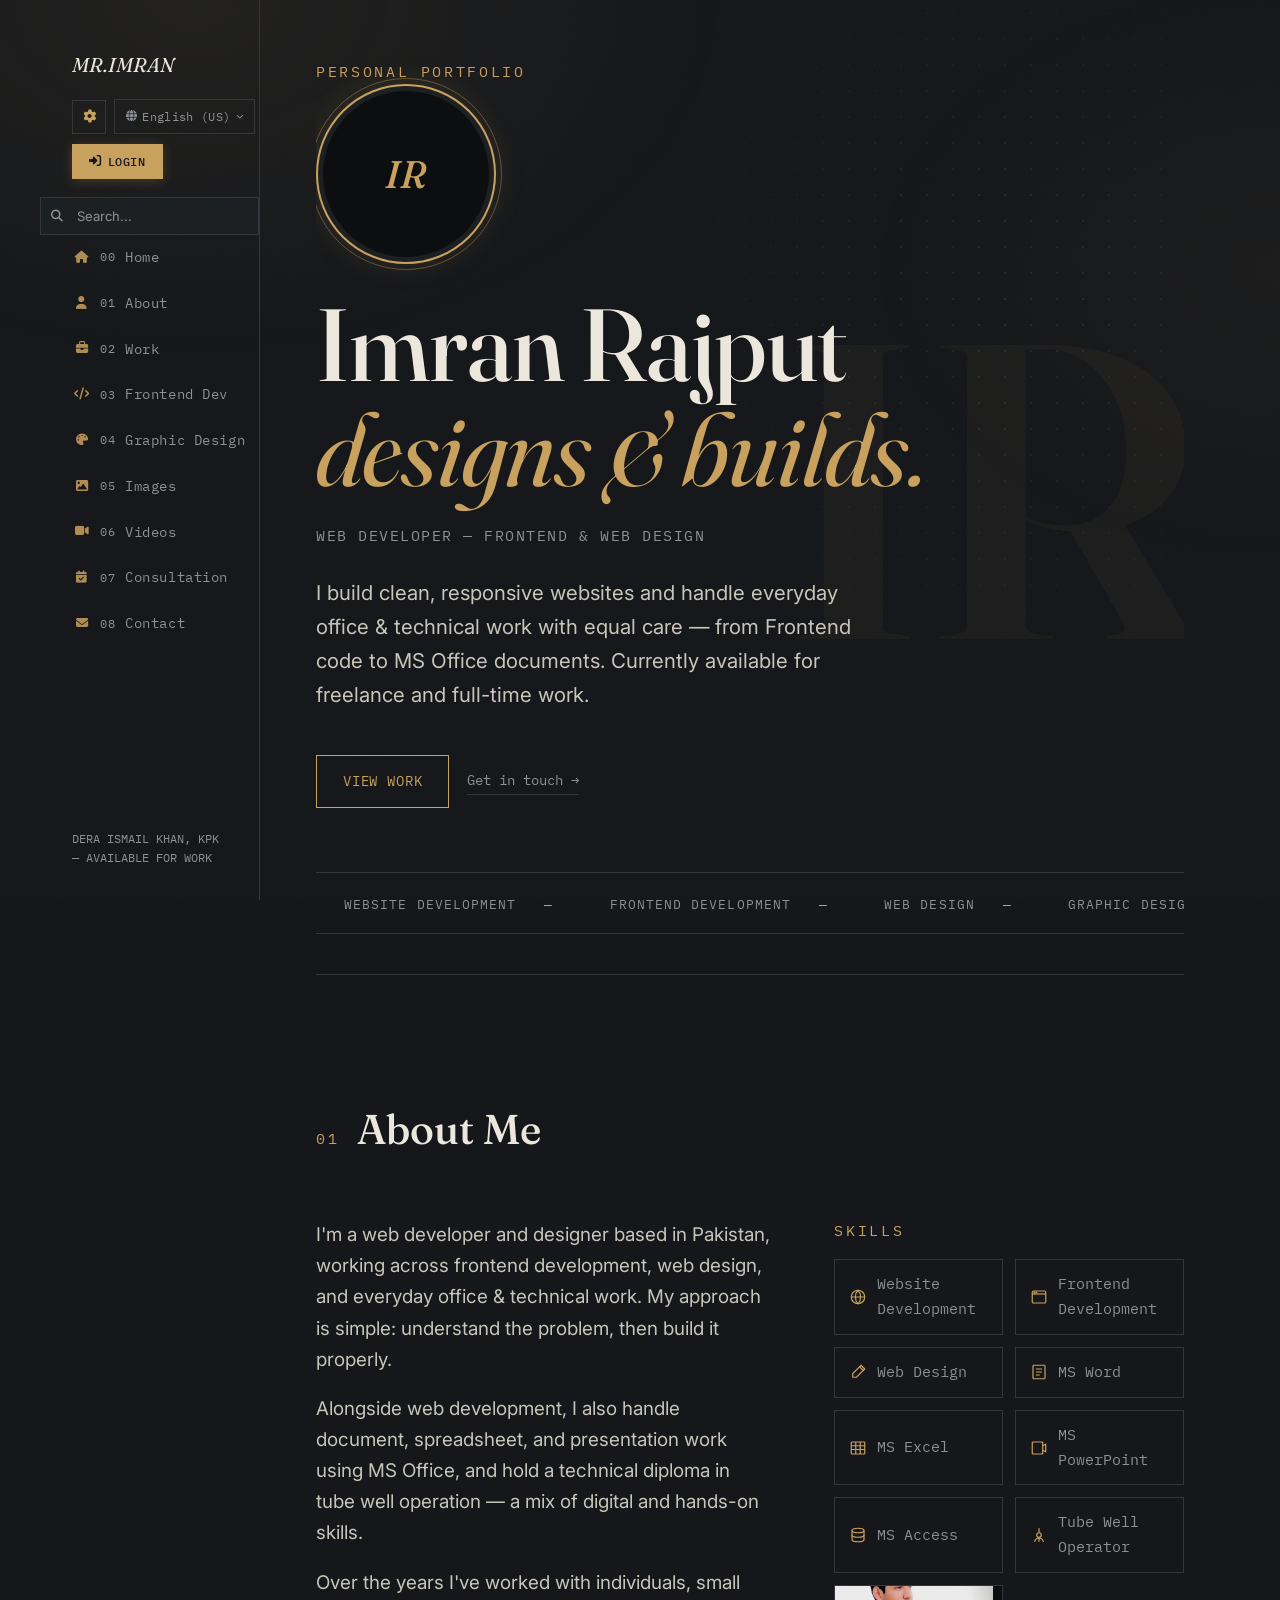
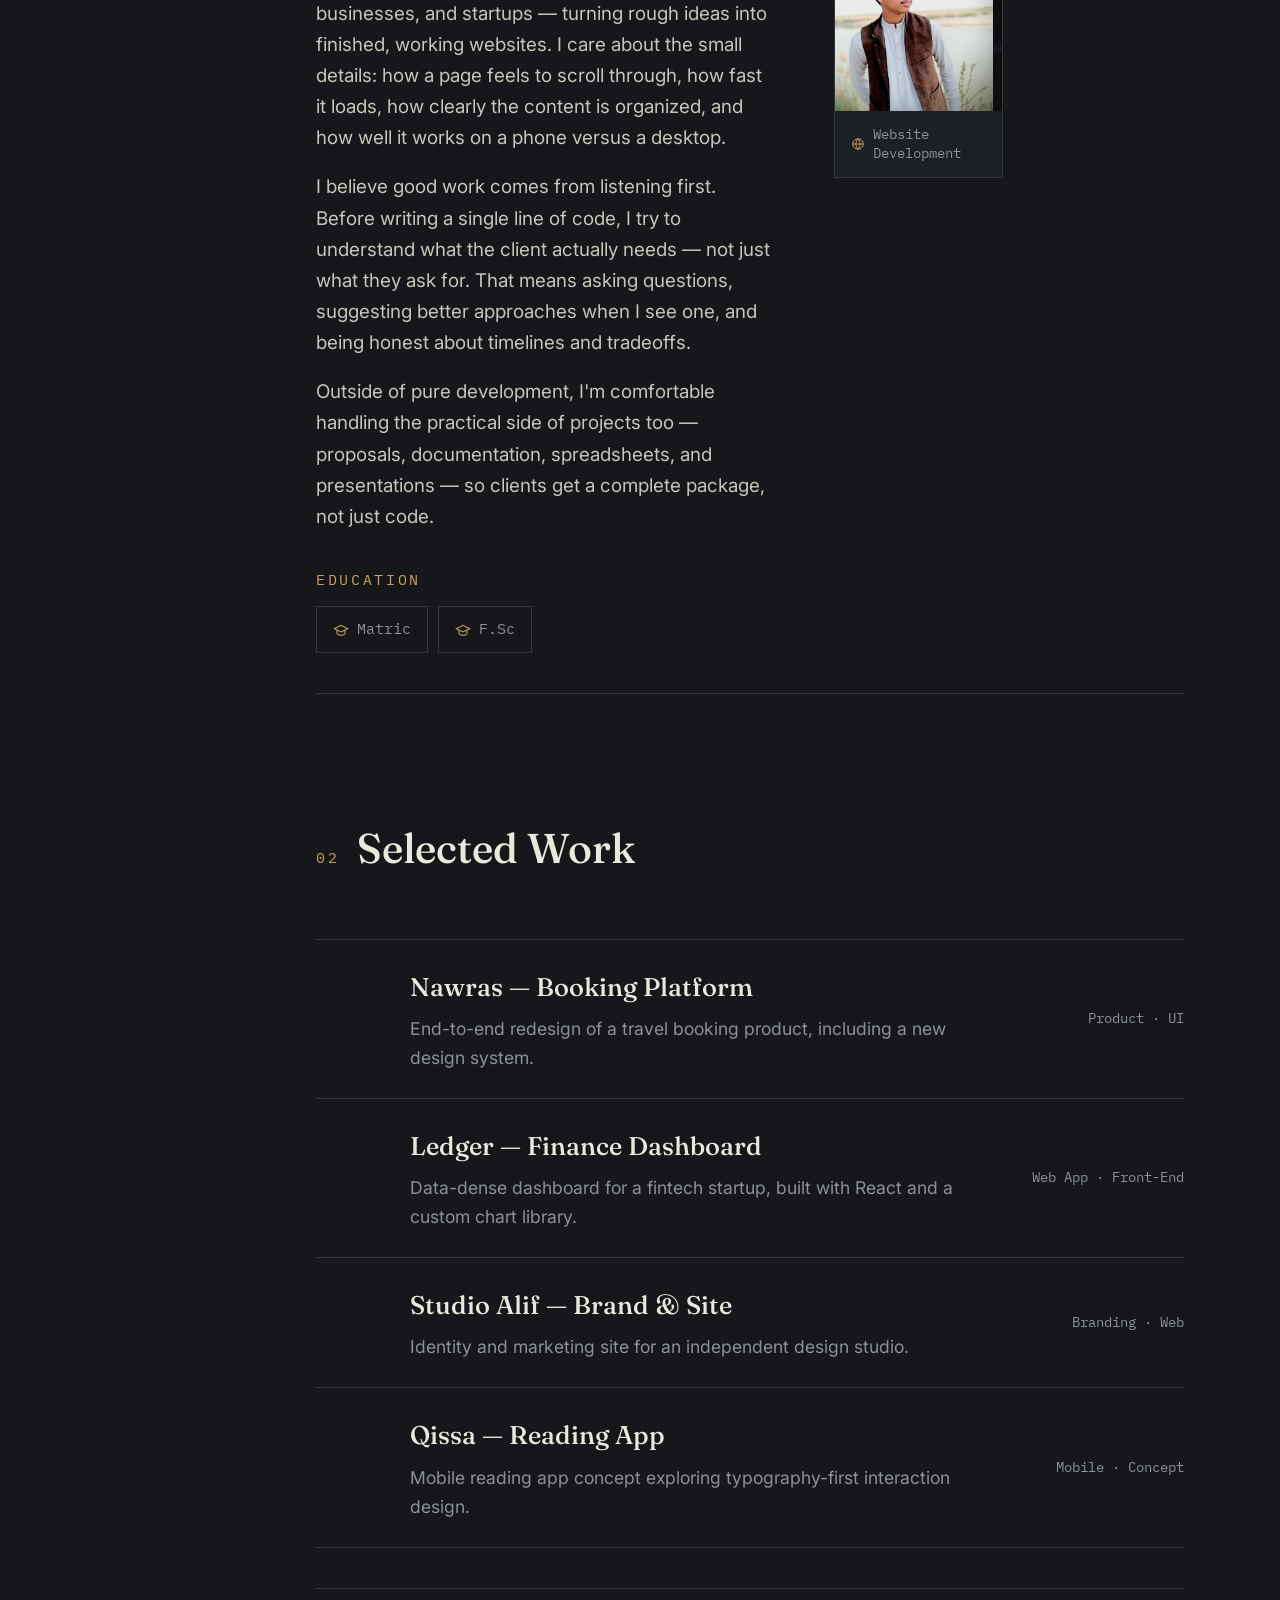
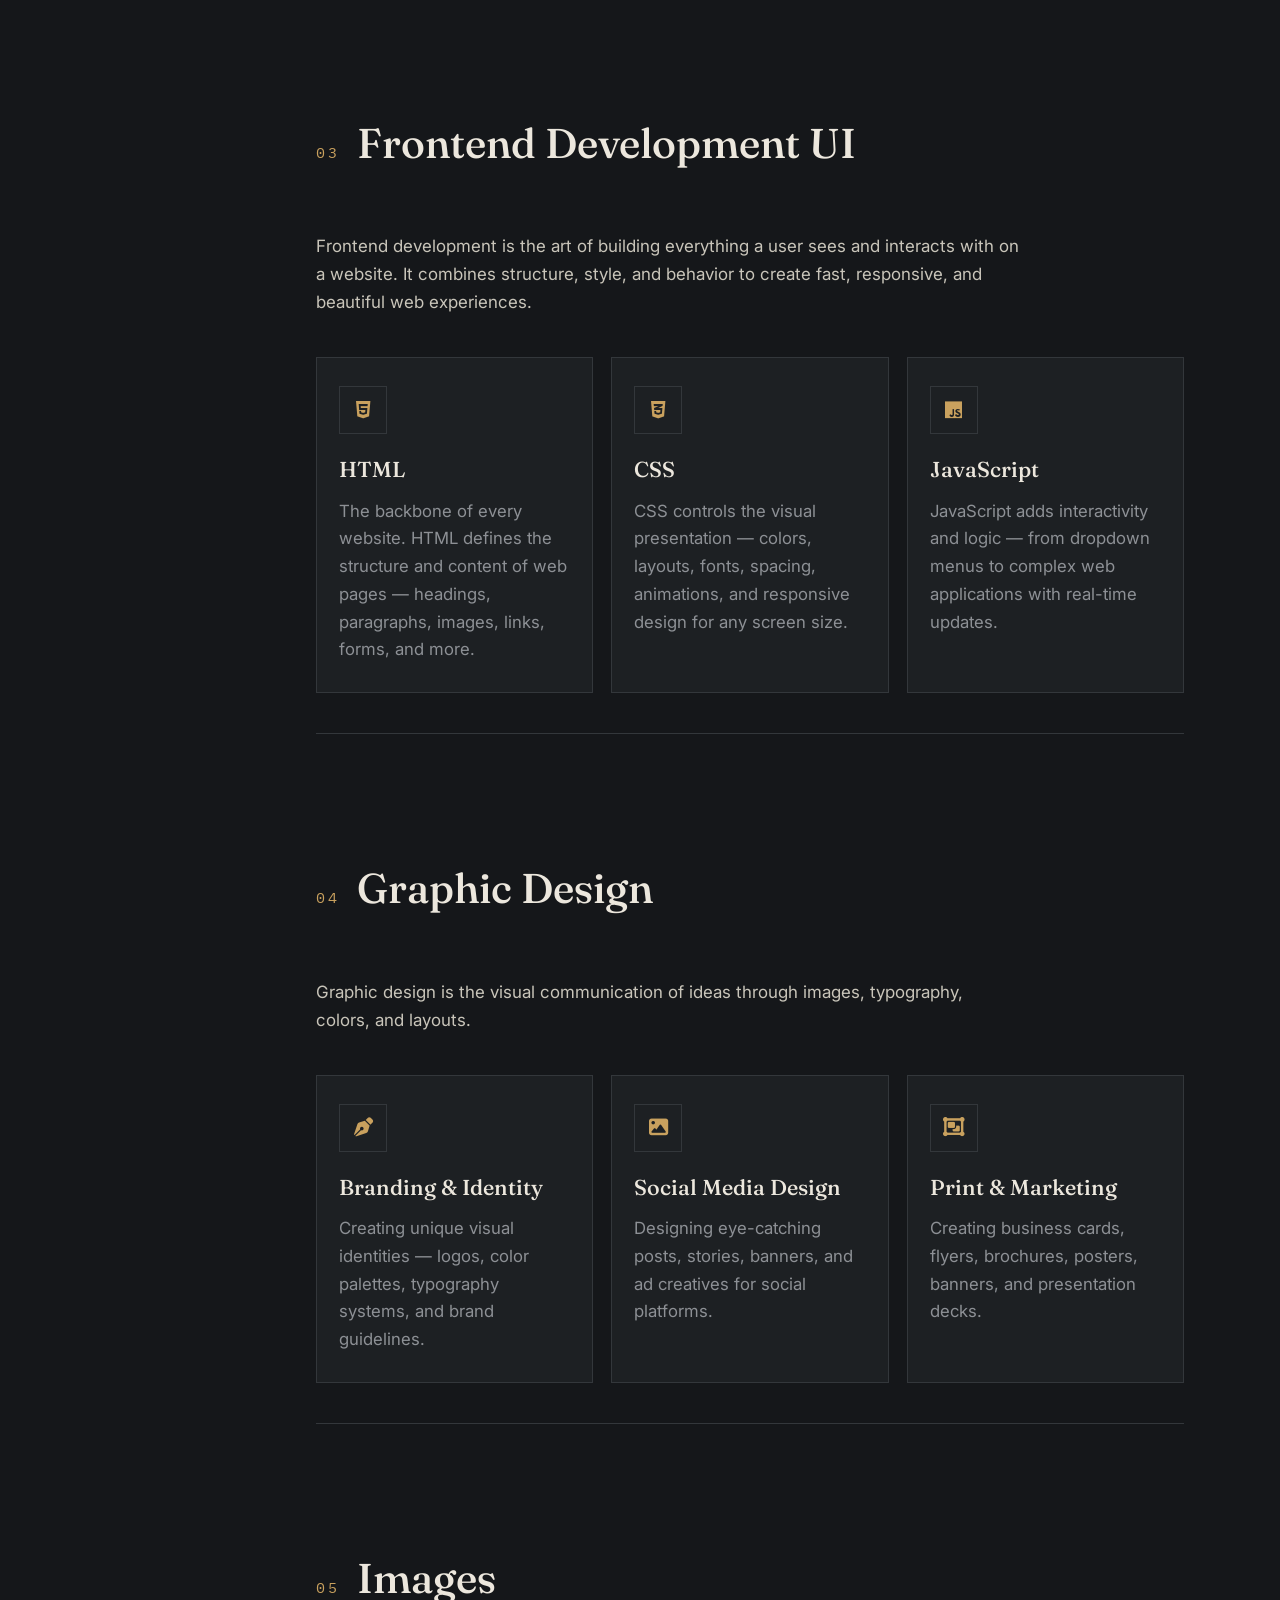
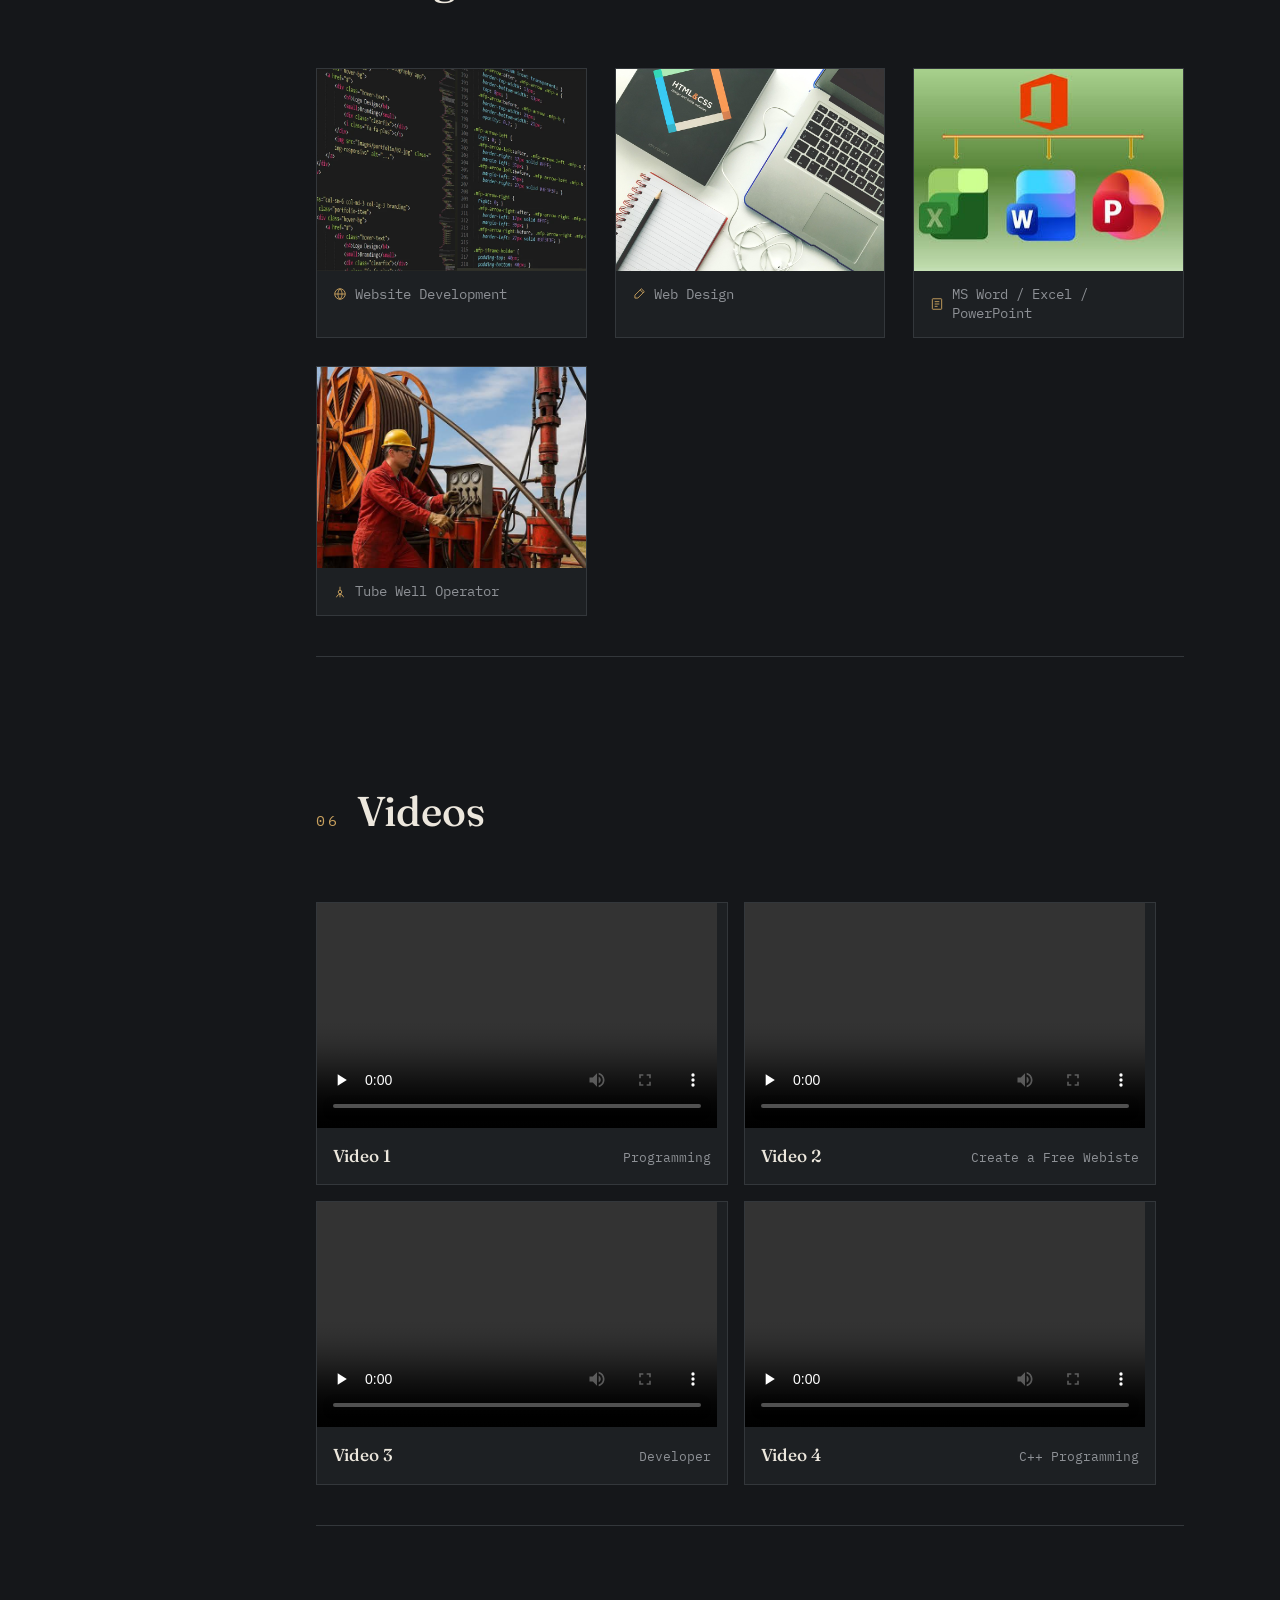
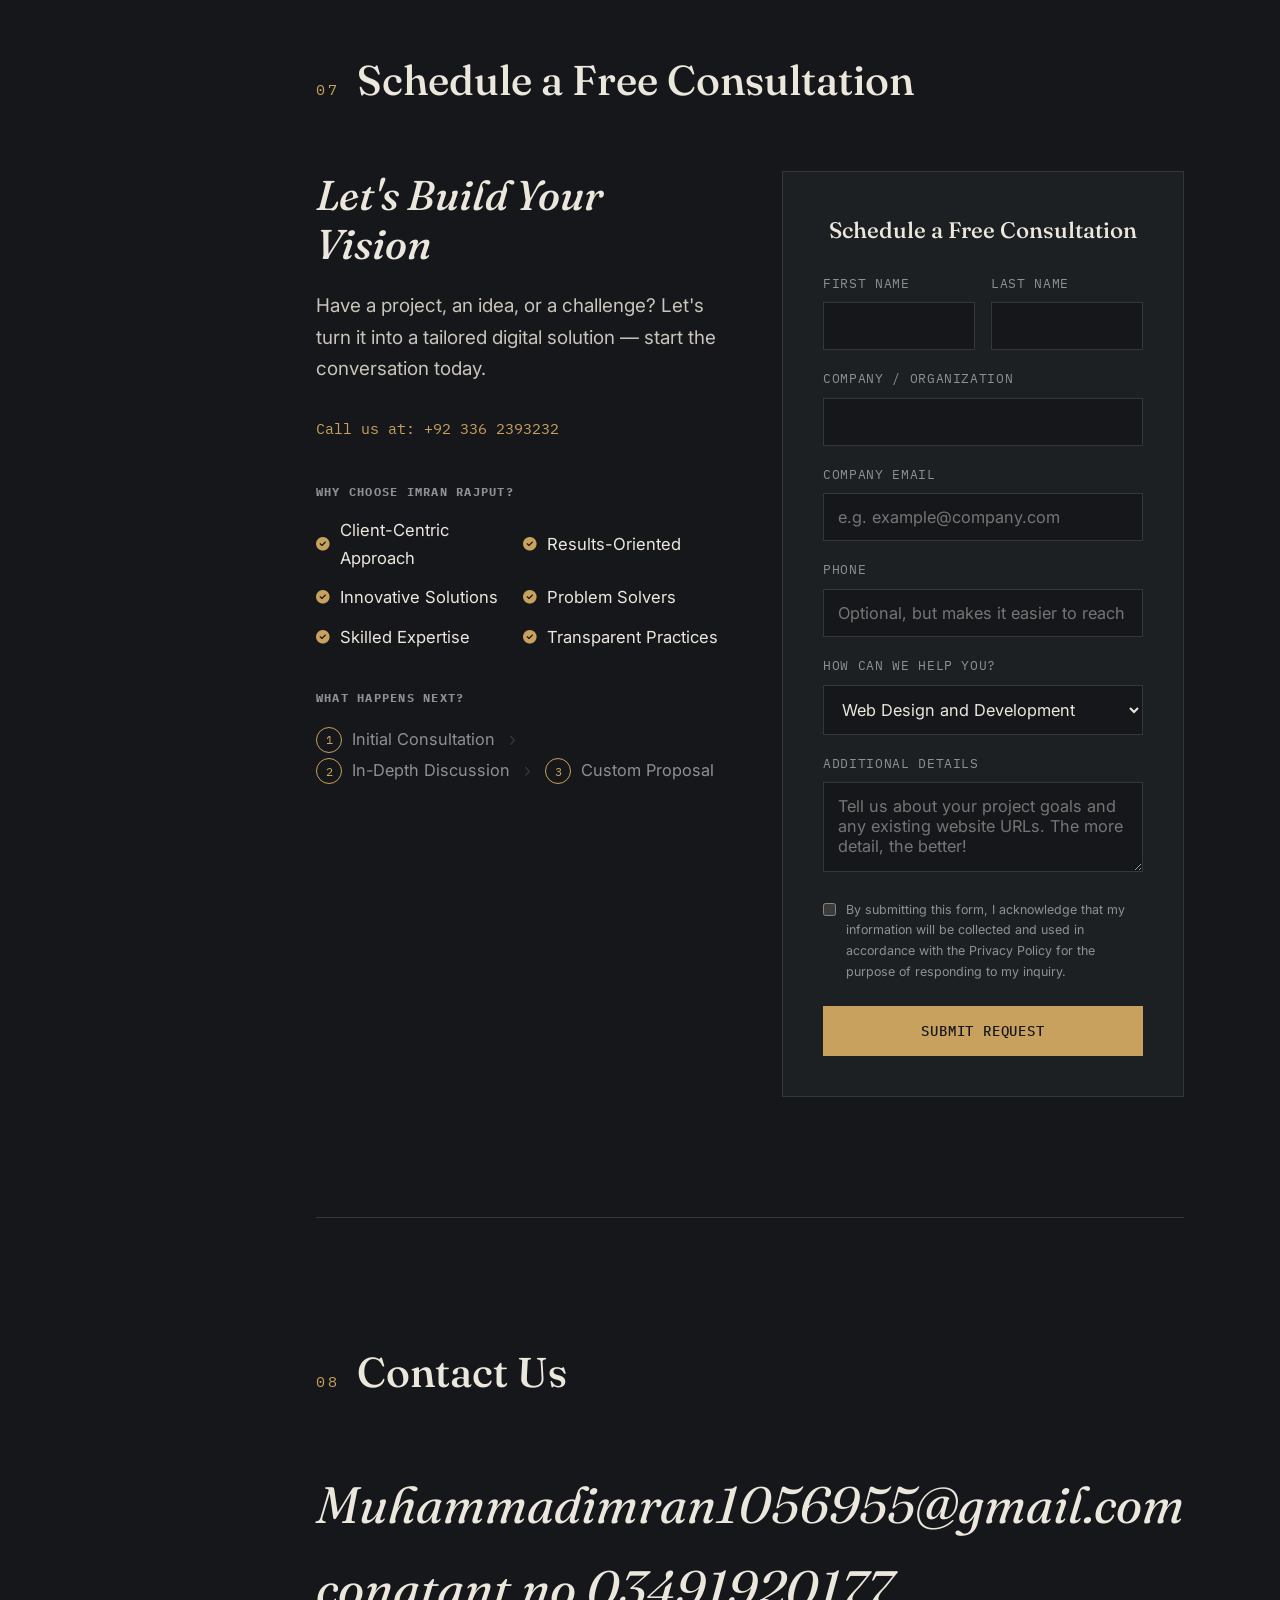
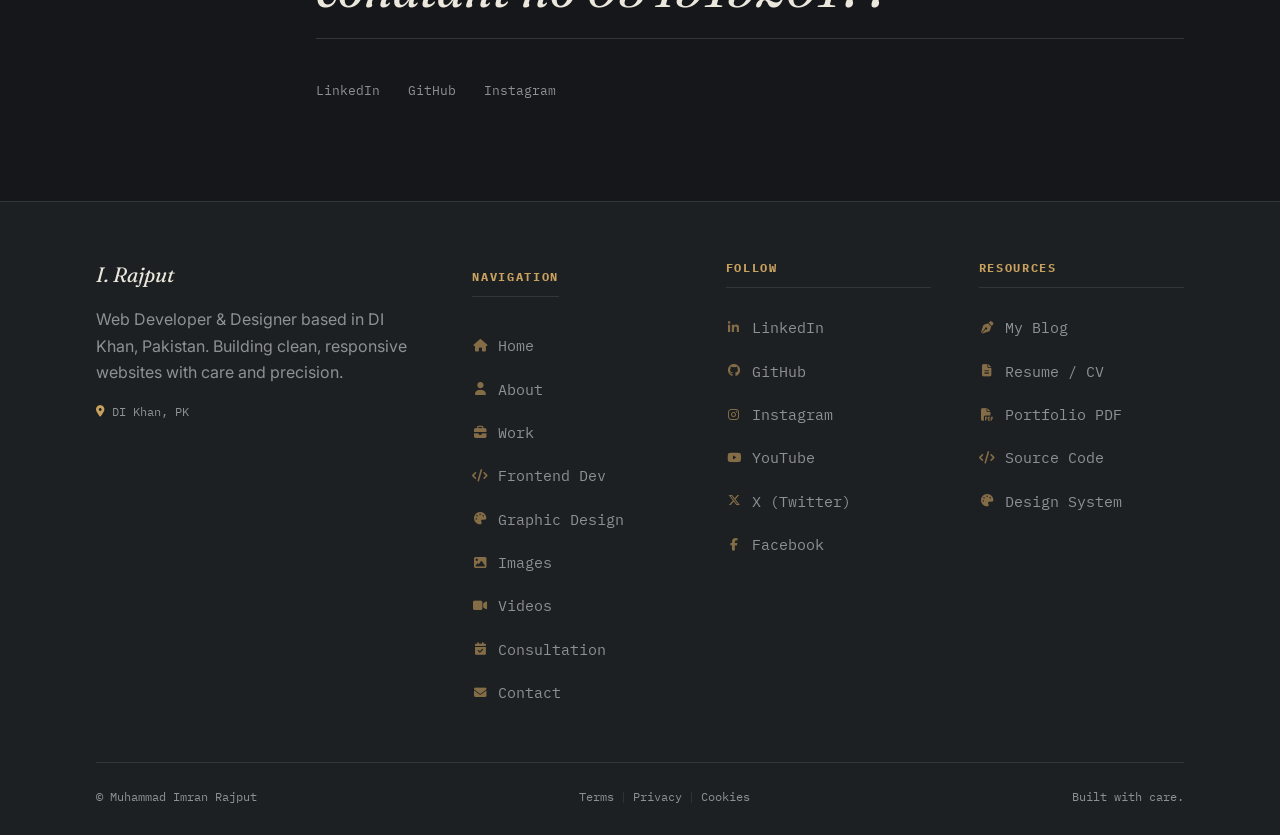
==== commit 3c946906: "Update index.html" ====
--- a/index.html
+++ b/index.html
@@ -75,7 +75,7 @@
 <main>
 <section id="hero">
 <div class="eyebrow" data-t="hero_eyebrow">Personal Portfolio</div>
-<div class="hero-avatar"><div class="hero-avatar-inner"><img src="Profile1.jpg" alt="Imran Rajput" onerror="this.style.display='none';this.nextElementSibling.style.display='flex'"><span style="display:none">IR</span></div></div>
+<div class="hero-avatar"><div class="hero-avatar-inner"><img src="Profile 1.jpg" alt="Imran Rajput" onerror="this.style.display='none';this.nextElementSibling.style.display='flex'"><span style="display:none">IR</span></div></div>
 <h1 class="hero-name">Imran Rajput<br><em data-t="hero_name_em">designs & builds.</em></h1>
 <div class="hero-role" data-t="hero_role">Web Developer — Frontend & Web Design</div>
 <p class="hero-bio" data-t="hero_bio">I build clean, responsive websites and handle everyday office & technical work with equal care — from Frontend code to MS Office documents. Currently available for freelance and full-time work.</p>
@@ -145,7 +145,7 @@
 <div class="image-grid">
 <a class="image-card reveal" href="web devloper 2.png" target="_blank" rel="noopener"><div class="image-frame"><img src="web devloper 2.png" alt="" onerror="this.style.display='none'"><svg viewBox="0 0 24 24"><rect x="3" y="4" width="18" height="16" rx="1.5"/><circle cx="8.5" cy="9.5" r="1.5"/><path d="M21 16l-5-5-4 4-3-3-6 6"/></svg></div><div class="image-cap"><svg viewBox="0 0 24 24"><circle cx="12" cy="12" r="9"/><path d="M3 12h18M12 3c2.5 2.5 3.5 5.5 3.5 9s-1 6.5-3.5 9c-2.5-2.5-3.5-5.5-3.5-9s1-6.5 3.5-9z"/></svg><span data-t="sk1">Website Development</span></div></a>
 <a class="image-card reveal" href="web degsins 1 photflo.jpg" target="_blank" rel="noopener"><div class="image-frame"><img src="web degsins 1 photflo.jpg" alt="" onerror="this.style.display='none'"><svg viewBox="0 0 24 24"><rect x="3" y="4" width="18" height="16" rx="1.5"/><circle cx="8.5" cy="9.5" r="1.5"/><path d="M21 16l-5-5-4 4-3-3-6 6"/></svg></div><div class="image-cap"><svg viewBox="0 0 24 24"><path d="M16 3l5 5-11 11H5v-5L16 3z"/><path d="M14 5l5 5"/></svg><span data-t="sk3">Web Design</span></div></a>
-<a class="image-card reveal" href="excel photflo.jfif" target="_blank" rel="noopener"><div class="image-frame"><img src=excel photflo.jfif" alt="" onerror="this.style.display='none'"><svg viewBox="0 0 24 24"><rect x="3" y="4" width="18" height="16" rx="1.5"/><circle cx="8.5" cy="9.5" r="1.5"/><path d="M21 16l-5-5-4 4-3-3-6 6"/></svg></div><div class="image-cap"><svg viewBox="0 0 24 24"><rect x="4" y="3" width="16" height="18" rx="1"/><path d="M8 8h8M8 12h8M8 16h5"/></svg><span data-t="img_ms">MS Word / Excel / PowerPoint</span></div></a>
+<a class="image-card reveal" href="excel photflo.jfif" target="_blank" rel="noopener"><div class="image-frame"><img src="excel photflo.jfif" alt="" onerror="this.style.display='none'"><svg viewBox="0 0 24 24"><rect x="3" y="4" width="18" height="16" rx="1.5"/><circle cx="8.5" cy="9.5" r="1.5"/><path d="M21 16l-5-5-4 4-3-3-6 6"/></svg></div><div class="image-cap"><svg viewBox="0 0 24 24"><rect x="4" y="3" width="16" height="18" rx="1"/><path d="M8 8h8M8 12h8M8 16h5"/></svg><span data-t="img_ms">MS Word / Excel / PowerPoint</span></div></a>
 <a class="image-card reveal" href="tub well photflol.jfif" target="_blank" rel="noopener"><div class="image-frame"><img src="tub well photflol.jfif" alt="" onerror="this.style.display='none'"><svg viewBox="0 0 24 24"><rect x="3" y="4" width="18" height="16" rx="1.5"/><circle cx="8.5" cy="9.5" r="1.5"/><path d="M21 16l-5-5-4 4-3-3-6 6"/></svg></div><div class="image-cap"><svg viewBox="0 0 24 24"><path d="M12 3v6"/><circle cx="12" cy="12" r="3"/><path d="M12 15v6M6 21c1-3 3-5 6-5s5 2 6 5"/></svg><span data-t="sk8">Tube Well Operator</span></div></a>
 </div>
 </section>
